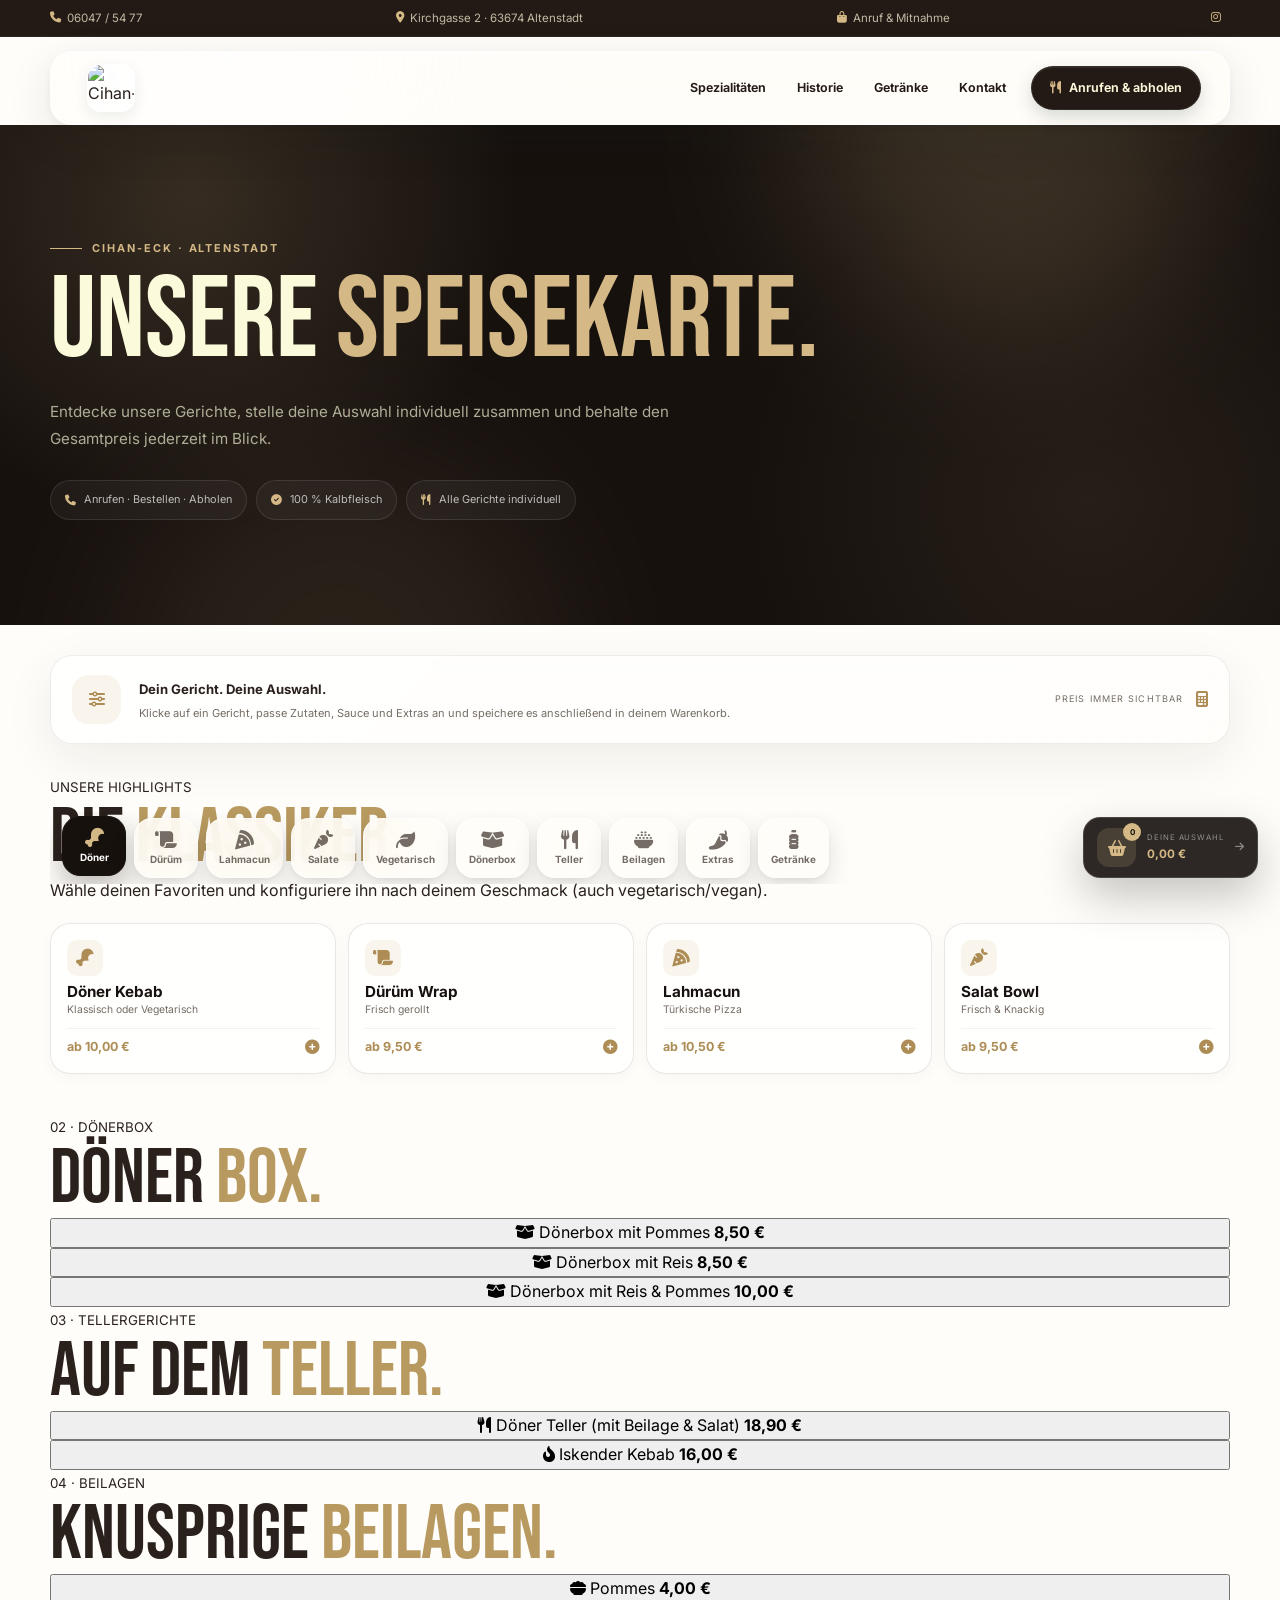
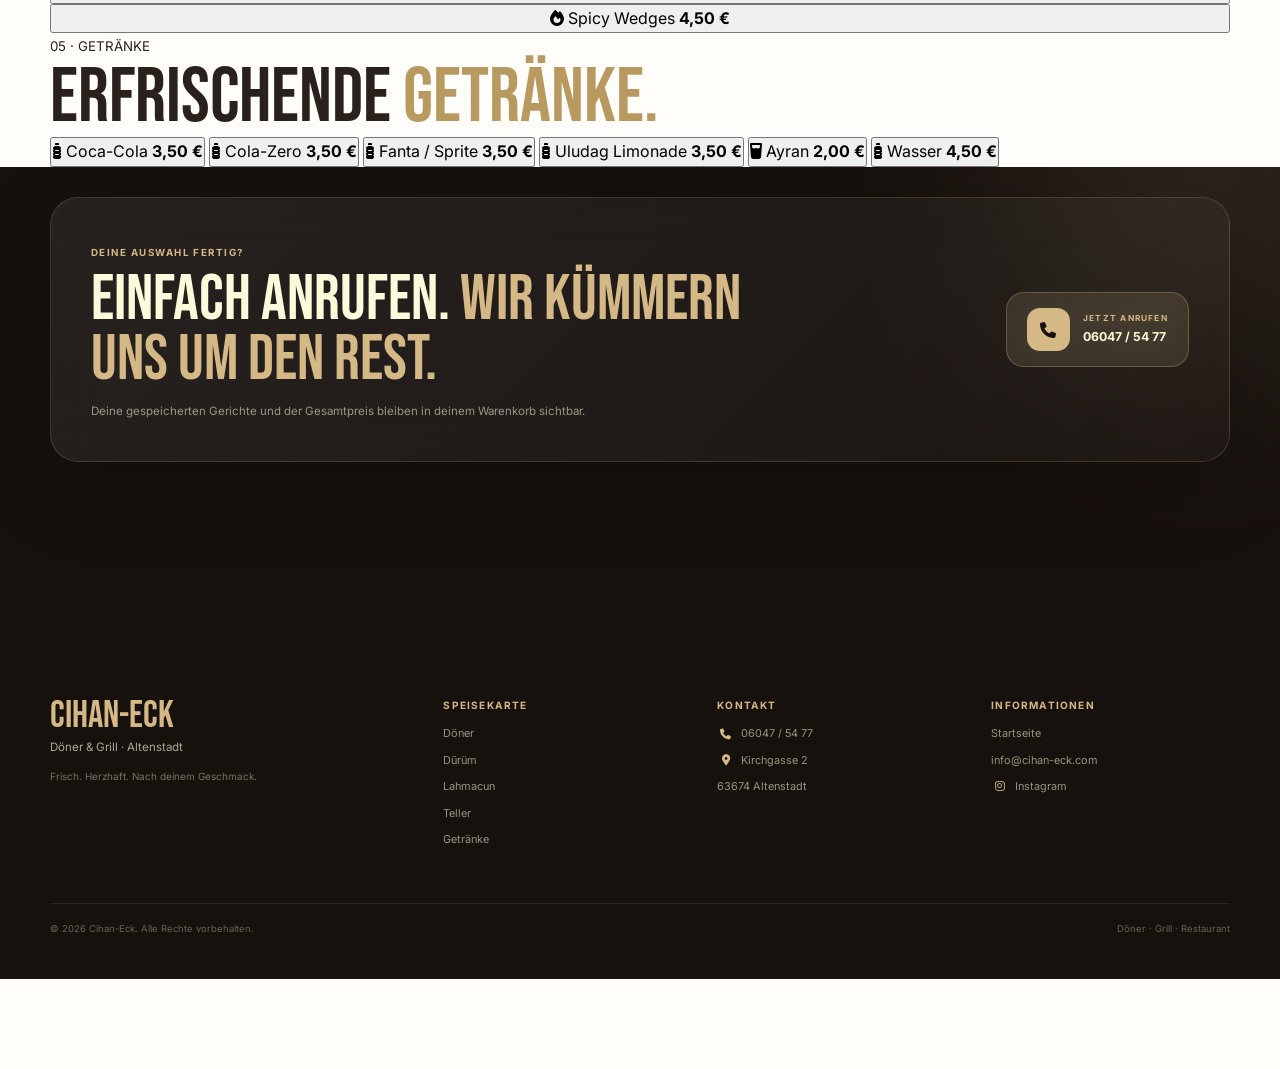
==== speisekarte.html @ cdfb629c "Add Cihan-Eck website" ====
﻿<!doctype html>
<html lang="de">
  <head>
    <meta charset="utf-8" />
    <meta name="viewport" content="width=device-width, initial-scale=1" />

    <meta
      name="description"
      content="Speisekarte Cihan-Eck Altenstadt – Döner, Dürüm, Lahmacun, Salat Bowls, Tellergerichte, vegetarische Gerichte, Extras und Getränke."
    />

    <meta name="theme-color" content="#17110e" />

    <title>Speisekarte | Cihan-Eck</title>

    <!-- =========================================================
       GOOGLE FONTS
  ========================================================= -->
    <link rel="preconnect" href="https://fonts.googleapis.com" />
    <link rel="preconnect" href="https://fonts.gstatic.com" crossorigin />

    <link
      href="https://fonts.googleapis.com/css2?family=Bebas+Neue&family=Inter:wght@400;500;600;700&family=Ponomar&family=Sansita+Swashed:wght@500;600&display=swap"
      rel="stylesheet"
    />

    <!-- =========================================================
       ICONS
  ========================================================= -->
    <link
      rel="stylesheet"
      href="https://cdnjs.cloudflare.com/ajax/libs/font-awesome/6.5.2/css/all.min.css"
    />

    <!-- =========================================================
       GLOBAL CSS
  ========================================================= -->
    <link rel="stylesheet" href="css/style.css" />

    <!-- =========================================================
       MENU PAGE CSS
  ========================================================= -->
    <link rel="stylesheet" href="css/menu.css" />
  </head>

  <body class="menu-page">
    <!-- =========================================================
     HEADER – START
========================================================= -->

    <header class="site-header" id="top">
      <!-- TOP INFORMATION BAR -->
      <div class="meta">
        <div class="container meta-in">
          <span>
            <i class="fas fa-phone"></i>
            06047 / 54 77
          </span>

          <span>
            <i class="fas fa-location-dot"></i>
            Kirchgasse 2 · 63674 Altenstadt
          </span>

          <span>
            <i class="fas fa-shopping-bag"></i>
            Anruf & Mitnahme
          </span>

          <a
            href="https://www.instagram.com/cihan_eck/"
            target="_blank"
            rel="noopener"
            aria-label="Cihan-Eck auf Instagram"
          >
            <i class="fab fa-instagram"></i>
          </a>
        </div>
      </div>

      <!-- FLOATING NAVIGATION -->
      <nav class="nav" aria-label="Hauptnavigation">
        <div class="container nav-in">
          <!-- BRAND (NUR LOGO) -->
          <a class="brand" href="#top" aria-label="Cihan-Eck Startseite">
            <img
              src="https://res.cloudinary.com/k3cqt6uc/image/upload/v1788876630/brave_screenshot_www.instagram.com-removebg-preview.png"
              alt="Cihan-Eck Logo"
            />
          </a>

          <!-- MOBILE BUTTON -->
          <button
            class="nav-toggle"
            type="button"
            aria-label="Menü öffnen"
            aria-expanded="false"
            aria-controls="main-navigation"
          >
            <i class="fas fa-bars"></i>
          </button>

          <!-- NAVIGATION -->
          <div class="nav-links" id="main-navigation">
            <a href="index.html#spezialitaeten"> Spezialitäten </a>

            <a href="index.html#history"> Historie </a>

            <a href="index.html#drinks"> Getränke </a>

            <a href="index.html#kontakt"> Kontakt </a>

            <a class="nav-cta" href="tel:+4960475477">
              <i class="fas fa-utensils"></i>
              Anrufen & abholen
            </a>
          </div>
        </div>
      </nav>
    </header>

    <!-- =========================================================
     HEADER – END
========================================================= -->

    <main id="speisekarte">
      <!-- =========================================================
     MENU HERO - START
========================================================= -->

      <section class="menu-hero">
        <div class="menu-hero-glow menu-hero-glow-one"></div>
        <div class="menu-hero-glow menu-hero-glow-two"></div>

        <div class="container menu-hero-inner">
          <div class="menu-kicker">
            <span class="menu-kicker-line"></span>
            CIHAN-ECK · ALTENSTADT
          </div>

          <h1>
            Unsere
            <span>Speisekarte.</span>
          </h1>

          <p>
            Entdecke unsere Gerichte, stelle deine Auswahl individuell zusammen
            und behalte den Gesamtpreis jederzeit im Blick.
          </p>

          <div class="menu-hero-info">
            <span>
              <i class="fas fa-phone"></i>
              Anrufen · Bestellen · Abholen
            </span>

            <span>
              <i class="fas fa-circle-check"></i>
              100 % Kalbfleisch
            </span>

            <span>
              <i class="fas fa-utensils"></i>
              Alle Gerichte individuell
            </span>
          </div>
        </div>
      </section>

      <!-- =========================================================
     MENU HERO - END
========================================================= -->

      <!-- =========================================================
     FLOATING BOTTOM CATEGORY BAR - START
========================================================= -->

      <div class="menu-category-shell">
        <div class="container">
          <nav
            class="menu-category-bar"
            id="categoryBar"
            aria-label="Speisekarten Kategorien"
          >
            <a class="active" href="#doener">
              <i class="fas fa-drumstick-bite"></i>
              <span>Döner</span>
            </a>

            <a href="#duerum">
              <i class="fas fa-scroll"></i>
              <span>Dürüm</span>
            </a>

            <a href="#lahmacun">
              <i class="fas fa-pizza-slice"></i>
              <span>Lahmacun</span>
            </a>

            <a href="#salate">
              <i class="fas fa-carrot"></i>
              <span>Salate</span>
            </a>

            <a href="#klassiker">
              <i class="fas fa-leaf"></i>
              <span>Vegetarisch</span>
            </a>

            <a href="#boxen">
              <i class="fas fa-box-open"></i>
              <span>Dönerbox</span>
            </a>

            <a href="#teller">
              <i class="fas fa-utensils"></i>
              <span>Teller</span>
            </a>

            <a href="#beilagen">
              <i class="fas fa-bowl-rice"></i>
              <span>Beilagen</span>
            </a>

            <a href="#beilagen">
              <i class="fas fa-pepper-hot"></i>
              <span>Extras</span>
            </a>

            <a href="#getraenke">
              <i class="fas fa-bottle-water"></i>
              <span>Getränke</span>
            </a>
          </nav>
        </div>
      </div>

      <!-- =========================================================
     FLOATING BOTTOM CATEGORY BAR - END
========================================================= -->

      <!-- =========================================================
     MENU INTRO - START
========================================================= -->

      <section class="menu-intro">
        <div class="container">
          <div class="menu-intro-card">
            <div class="menu-intro-icon">
              <i class="fas fa-sliders"></i>
            </div>

            <div>
              <strong> Dein Gericht. Deine Auswahl. </strong>

              <p>
                Klicke auf ein Gericht, passe Zutaten, Sauce und Extras an und
                speichere es anschließend in deinem Warenkorb.
              </p>
            </div>

            <div class="menu-intro-price">
              <small> PREIS IMMER SICHTBAR </small>

              <i class="fas fa-calculator"></i>
            </div>
          </div>
        </div>
      </section>

      <!-- =========================================================
     MENU INTRO - END
========================================================= -->

      <!-- =========================================================
     MAIN TOP 4 CLASSICS (2x2 GRID FOR MOBILE) - START
========================================================= -->
      <section class="menu-section top-classics-section" id="klassiker">
        <div class="container">
          <div class="menu-section-heading compact-heading">
            <div>
              <small>UNSERE HIGHLIGHTS</small>
              <h2>Die <span>Klassiker.</span></h2>
            </div>
            <p>
              Wähle deinen Favoriten und konfiguriere ihn nach deinem Geschmack
              (auch vegetarisch/vegan).
            </p>
          </div>

          <!-- 2x2 GRID -->
          <div class="top-classics-grid">
            <!-- 1. DÖNER -->
            <button
              type="button"
              class="classic-card"
              id="doener"
              data-configure="doener-klassisch"
            >
              <div class="classic-card-icon">
                <i class="fas fa-drumstick-bite"></i>
              </div>
              <div class="classic-card-info">
                <h3>Döner Kebab</h3>
                <span class="classic-card-sub">Klassisch oder Vegetarisch</span>
              </div>
              <div class="classic-card-price">
                <span>ab 10,00 €</span>
                <i class="fas fa-plus-circle"></i>
              </div>
            </button>

            <!-- 2. DÜRÜM -->
            <button
              type="button"
              class="classic-card"
              id="duerum"
              data-configure="duerum-klassisch"
            >
              <div class="classic-card-icon">
                <i class="fas fa-scroll"></i>
              </div>
              <div class="classic-card-info">
                <h3>Dürüm Wrap</h3>
                <span class="classic-card-sub">Frisch gerollt</span>
              </div>
              <div class="classic-card-price">
                <span>ab 9,50 €</span>
                <i class="fas fa-plus-circle"></i>
              </div>
            </button>

            <!-- 3. LAHMACUN -->
            <button
              type="button"
              class="classic-card"
              id="lahmacun"
              data-configure="lahmacun-klassisch"
            >
              <div class="classic-card-icon">
                <i class="fas fa-pizza-slice"></i>
              </div>
              <div class="classic-card-info">
                <h3>Lahmacun</h3>
                <span class="classic-card-sub">Türkische Pizza</span>
              </div>
              <div class="classic-card-price">
                <span>ab 10,50 €</span>
                <i class="fas fa-plus-circle"></i>
              </div>
            </button>

            <!-- 4. SALAT BOWL -->
            <button
              type="button"
              class="classic-card"
              id="salate"
              data-configure="salat-doener"
            >
              <div class="classic-card-icon">
                <i class="fas fa-carrot"></i>
              </div>
              <div class="classic-card-info">
                <h3>Salat Bowl</h3>
                <span class="classic-card-sub">Frisch & Knackig</span>
              </div>
              <div class="classic-card-price">
                <span>ab 9,50 €</span>
                <i class="fas fa-plus-circle"></i>
              </div>
            </button>
          </div>
        </div>
      </section>

      <!-- =========================================================
     WEITERE KATEGORIEN (WEITER UNTEN)
========================================================= -->

      <!-- DÖNERBOX -->
      <section
        class="menu-section menu-section-alt"
        id="boxen"
        data-category-section
      >
        <div class="container">
          <div class="menu-section-heading">
            <div>
              <small>02 · DÖNERBOX</small>
              <h2>Döner <span>Box.</span></h2>
            </div>
          </div>
          <div class="simple-menu-grid">
            <button
              class="simple-menu-item clickable-block"
              type="button"
              data-configure="box-pommes"
            >
              <span><i class="fas fa-box-open"></i> Dönerbox mit Pommes</span>
              <strong>8,50 €</strong>
            </button>
            <button
              class="simple-menu-item clickable-block"
              type="button"
              data-configure="box-reis"
            >
              <span><i class="fas fa-box-open"></i> Dönerbox mit Reis</span>
              <strong>8,50 €</strong>
            </button>
            <button
              class="simple-menu-item clickable-block"
              type="button"
              data-configure="box-reis-pommes"
            >
              <span
                ><i class="fas fa-box-open"></i> Dönerbox mit Reis &
                Pommes</span
              >
              <strong>10,00 €</strong>
            </button>
          </div>
        </div>
      </section>

      <!-- TELLER -->
      <section class="menu-section" id="teller" data-category-section>
        <div class="container">
          <div class="menu-section-heading">
            <div>
              <small>03 · TELLERGERICHTE</small>
              <h2>Auf dem <span>Teller.</span></h2>
            </div>
          </div>
          <div class="simple-menu-grid">
            <button
              class="simple-menu-item clickable-block"
              type="button"
              data-configure="doener-teller"
            >
              <span
                ><i class="fas fa-utensils"></i> Döner Teller (mit Beilage &
                Salat)</span
              >
              <strong>18,90 €</strong>
            </button>
            <button
              class="simple-menu-item clickable-block"
              type="button"
              data-configure="iskender"
            >
              <span
                ><i class="fas fa-fire-flame-curved"></i> Iskender Kebab</span
              >
              <strong>16,00 €</strong>
            </button>
          </div>
        </div>
      </section>

      <!-- BEILAGEN & EXTRAS -->
      <section
        class="menu-section menu-section-alt"
        id="beilagen"
        data-category-section
      >
        <div class="container">
          <div class="menu-section-heading">
            <div>
              <small>04 · BEILAGEN</small>
              <h2>Knusprige <span>Beilagen.</span></h2>
            </div>
          </div>
          <div class="simple-menu-grid">
            <button
              class="simple-menu-item clickable-block"
              type="button"
              data-configure="pommes"
            >
              <span><i class="fas fa-bowl-food"></i> Pommes</span>
              <strong>4,00 €</strong>
            </button>
            <button
              class="simple-menu-item clickable-block"
              type="button"
              data-configure="spicywedges"
            >
              <span><i class="fas fa-fire"></i> Spicy Wedges</span>
              <strong>4,50 €</strong>
            </button>
          </div>
        </div>
      </section>

      <!-- GETRÄNKE -->
      <section class="menu-section" id="getraenke" data-category-section>
        <div class="container">
          <div class="menu-section-heading">
            <div>
              <small>05 · GETRÄNKE</small>
              <h2>Erfrischende <span>Getränke.</span></h2>
            </div>
          </div>

          <div class="drink-menu-grid">
            <button class="drink-item" type="button" data-configure="coca-cola">
              <span><i class="fas fa-bottle-water"></i> Coca-Cola</span>
              <strong>3,50 €</strong>
            </button>
            <button class="drink-item" type="button" data-configure="cola-zero">
              <span><i class="fas fa-bottle-water"></i> Cola-Zero</span>
              <strong>3,50 €</strong>
            </button>
            <button
              class="drink-item"
              type="button"
              data-configure="fanta-sprite"
            >
              <span><i class="fas fa-bottle-water"></i> Fanta / Sprite</span>
              <strong>3,50 €</strong>
            </button>
            <button class="drink-item" type="button" data-configure="uludag">
              <span><i class="fas fa-bottle-water"></i> Uludag Limonade</span>
              <strong>3,50 €</strong>
            </button>
            <button class="drink-item" type="button" data-configure="ayran">
              <span><i class="fas fa-glass-water"></i> Ayran</span>
              <strong>2,00 €</strong>
            </button>
            <button
              class="drink-item"
              type="button"
              data-configure="gerolsteiner"
            >
              <span><i class="fas fa-bottle-water"></i> Wasser</span>
              <strong>4,50 €</strong>
            </button>
          </div>
        </div>
      </section>

      <!-- =========================================================
     CALL CTA - START
========================================================= -->

      <section class="menu-call">
        <div class="menu-call-glow"></div>

        <div class="container">
          <div class="menu-call-card">
            <div>
              <small> DEINE AUSWAHL FERTIG? </small>

              <h2>
                Einfach anrufen.
                <span>Wir kümmern uns um den Rest.</span>
              </h2>

              <p>
                Deine gespeicherten Gerichte und der Gesamtpreis bleiben in
                deinem Warenkorb sichtbar.
              </p>
            </div>

            <a class="menu-call-button" href="tel:+4960475477">
              <i class="fas fa-phone"></i>

              <span>
                <small> JETZT ANRUFEN </small>

                06047 / 54 77
              </span>
            </a>
          </div>
        </div>
      </section>

      <!-- =========================================================
     CALL CTA - END
========================================================= -->
    </main>

    <!-- =========================================================
     CONFIGURATOR - START
========================================================= -->

    <div class="menu-modal" id="menuModal" aria-hidden="true">
      <div class="menu-modal-backdrop" data-close-modal></div>

      <div
        class="menu-modal-panel"
        role="dialog"
        aria-modal="true"
        aria-labelledby="modalTitle"
      >
        <button
          class="menu-modal-close"
          type="button"
          aria-label="Schließen"
          data-close-modal
        >
          <i class="fas fa-times"></i>
        </button>

        <!-- MODAL IMAGE -->

        <div class="modal-product-image">
          <img id="modalImage" src="" alt="" />

          <div class="modal-image-overlay"></div>

          <div class="modal-product-price">
            <small> AB </small>

            <strong id="modalBasePrice"> 10,00 € </strong>
          </div>
        </div>

        <!-- MODAL CONTENT -->

        <div class="modal-content">
          <div class="modal-heading">
            <small id="modalCategory"> INDIVIDUELL </small>

            <h2 id="modalTitle">Gericht konfigurieren</h2>

            <p id="modalDescription">
              Stelle dein Gericht nach deinen Wünschen zusammen.
            </p>
          </div>

          <!-- MODAL PRICE -->

          <div class="modal-live-price">
            <div>
              <small> AKTUELLER PREIS </small>

              <strong id="modalLivePrice"> 10,00 € </strong>
            </div>

            <div class="price-calculator-icon">
              <i class="fas fa-calculator"></i>
            </div>
          </div>

          <!-- MODAL OPTIONS -->

          <div id="modalOptions"></div>

          <!-- MODAL SUMMARY -->

          <div class="modal-summary">
            <div class="modal-summary-header">
              <div>
                <small> DEINE AUSWAHL </small>

                <strong id="modalSummaryName"> Gericht </strong>
              </div>

              <span id="modalSummaryPrice"> 10,00 € </span>
            </div>

            <div class="modal-summary-list" id="modalSummaryList"></div>

            <button class="modal-add-button" type="button" id="addToCart">
              <span>
                <i class="fas fa-plus"></i>
                In Warenkorb speichern
              </span>

              <strong id="addToCartPrice"> 10,00 € </strong>
            </button>
          </div>
        </div>
      </div>
    </div>

    <!-- =========================================================
     CONFIGURATOR - END
========================================================= -->

    <!-- =========================================================
     CART - START
========================================================= -->

    <aside class="cart-drawer" id="cartDrawer" aria-hidden="true">
      <div class="cart-backdrop" data-close-cart></div>

      <div class="cart-panel">
        <div class="cart-header">
          <div>
            <small> DEINE AUSWAHL </small>

            <h2>Warenkorb</h2>
          </div>

          <button
            type="button"
            class="cart-close"
            aria-label="Warenkorb schließen"
            data-close-cart
          >
            <i class="fas fa-times"></i>
          </button>
        </div>

        <div class="cart-explanation">
          <i class="fas fa-circle-info"></i>

          <p>
            Dieser Warenkorb ist <strong>keine Online-Bestellung</strong>. Er
            hilft dir lediglich dabei, deine Bestellung zusammenzustellen und
            den Gesamtpreis für deinen Anruf zu sehen.
          </p>
        </div>

        <div class="cart-items" id="cartItems"></div>

        <div class="cart-empty" id="cartEmpty">
          <div class="cart-empty-icon">
            <i class="fas fa-basket-shopping"></i>
          </div>

          <h3>Noch nichts gespeichert</h3>

          <p>Wähle ein Gericht aus und speichere es hier.</p>

          <button type="button" data-close-cart>Speisekarte ansehen</button>
        </div>

        <div class="cart-footer">
          <div class="cart-total">
            <div>
              <small> GESAMT </small>

              <strong id="cartTotal"> 0,00 € </strong>
            </div>

            <span id="cartCount"> 0 Gerichte </span>
          </div>

          <div class="cart-actions">
            <button type="button" class="cart-clear" id="clearCart">
              Leeren
            </button>

            <a href="tel:+4960475477" class="cart-call" id="cartCall">
              <i class="fas fa-phone"></i>

              Bestellung anrufen
            </a>
          </div>
        </div>
      </div>
    </aside>

    <!-- =========================================================
     CART - END
========================================================= -->

    <!-- =========================================================
     FLOATING CART BUTTON - START
========================================================= -->

    <button
      class="floating-cart"
      id="floatingCart"
      type="button"
      aria-label="Warenkorb öffnen"
    >
      <span class="floating-cart-icon">
        <i class="fas fa-basket-shopping"></i>

        <b id="floatingCartCount"> 0 </b>
      </span>

      <span class="floating-cart-text">
        <small> DEINE AUSWAHL </small>

        <strong id="floatingCartTotal"> 0,00 € </strong>
      </span>

      <i class="fas fa-arrow-right"></i>
    </button>

    <!-- =========================================================
     FLOATING CART BUTTON - END
========================================================= -->

    <!-- =========================================================
     MOBILE MENU ACTIONS - START
========================================================= -->

    <div class="menu-mobile-actions">
      <a href="#speisekarte">
        <i class="fas fa-utensils"></i>
        Karte
      </a>

      <button type="button" id="mobileCartButton">
        <span>
          <i class="fas fa-basket-shopping"></i>
          <b id="mobileCartCount">0</b>
        </span>

        Warenkorb
      </button>

      <a href="tel:+4960475477">
        <i class="fas fa-phone"></i>
        Anrufen
      </a>
    </div>

    <!-- =========================================================
     MOBILE MENU ACTIONS - END
========================================================= -->

    <!-- =========================================================
     FOOTER - START
========================================================= -->

    <footer class="footer menu-footer">
      <div class="container footer-in">
        <div class="footer-brand">
          <b> Cihan-Eck </b>

          <p>Döner & Grill · Altenstadt</p>

          <span> Frisch. Herzhaft. Nach deinem Geschmack. </span>
        </div>

        <div class="footer-column">
          <strong> Speisekarte </strong>

          <a href="#doener">Döner</a>
          <a href="#duerum">Dürüm</a>
          <a href="#lahmacun">Lahmacun</a>
          <a href="#teller">Teller</a>
          <a href="#getraenke">Getränke</a>
        </div>

        <div class="footer-column">
          <strong> Kontakt </strong>

          <a href="tel:+4960475477">
            <i class="fas fa-phone"></i>
            06047 / 54 77
          </a>

          <span>
            <i class="fas fa-location-dot"></i>
            Kirchgasse 2
          </span>

          <span> 63674 Altenstadt </span>
        </div>

        <div class="footer-column">
          <strong> Informationen </strong>

          <a href="index.html"> Startseite </a>

          <a href="mailto:info@cihan-eck.com"> info@cihan-eck.com </a>

          <a
            href="https://www.instagram.com/cihan_eck/"
            target="_blank"
            rel="noopener"
          >
            <i class="fab fa-instagram"></i>
            Instagram
          </a>
        </div>
      </div>

      <div class="container footer-bottom">
        <span> © 2026 Cihan-Eck. Alle Rechte vorbehalten. </span>

        <span> Döner · Grill · Restaurant </span>
      </div>
    </footer>

    <!-- =========================================================
     FOOTER - END
========================================================= -->

    <script src="js/main.js"></script>
    <script src="js/menu.js"></script>
  </body>
</html>
---- css/style.css ----
/* ========================================================= VARIABLES - START ========================================================= */
:root {
  --p: #231a15;
  --pd: #18110e;
  --a: #d4b886;
  --al: #e5d4a8;
  --ad: #b89a60;
  --tl: #fbfada;
  --t: #2a211d;
  --m: #756d66;
  --stone: #f2eee8;
  --s: #fffdf9;
  --b: rgba(35, 26, 21, 0.12);
  --bl: rgba(251, 250, 218, 0.14);
  --r: 22px;
  --body: Inter, sans-serif;
  --head: "Bebas Neue", sans-serif;
}
/* ========================================================= VARIABLES - END ========================================================= */
/* ========================================================= RESET - START ========================================================= */
* {
  box-sizing: border-box;
  margin: 0;
  padding: 0;
}
html {
  scroll-behavior: smooth;
  scroll-padding-top: 90px;
}
body {
  font-family: var(--body);
  background: var(--s);
  color: var(--t);
  line-height: 1.6;
  overflow-x: hidden;
}
body.modal-open {
  overflow: hidden;
}
a {
  text-decoration: none;
  color: inherit;
}
button,
input {
  font: inherit;
}
img {
  display: block;
  width: 100%;
}
/* ========================================================= RESET - END ========================================================= */
/* ========================================================= LAYOUT - START ========================================================= */
.container {
  width: min(1180px, calc(100% - 36px));
  margin: auto;
}
.section {
  padding: 100px 0;
}
.stone {
  background: var(--stone);
}
.dark {
  background: var(--p);
  color: var(--tl);
}
/* ========================================================= LAYOUT - END ========================================================= */
/* ========================================================= TYPOGRAPHY - START ========================================================= */
.heading {
  max-width: 760px;
  margin-bottom: 44px;
}
.heading.center {
  text-align: center;
  margin-inline: auto;
}
.heading small,
.kicker,
.menu-hero small,
.cta small {
  display: inline-block;
  color: var(--ad);
  font-size: 0.72rem;
  font-weight: 700;
  letter-spacing: 0.16em;
  text-transform: uppercase;
  margin-bottom: 10px;
}
.dark .heading small,
.cta small {
  color: var(--a);
}
h1,
h2,
h3 {
  line-height: 1.02;
}
h1,
h2 {
  font-family: var(--head);
  font-weight: 400;
  text-transform: uppercase;
}
h1 {
  font-size: clamp(4rem, 9vw, 8rem);
}
h2 {
  font-size: clamp(3rem, 6vw, 5.3rem);
}
h1 span,
h2 span {
  color: var(--ad);
}
.dark h2 span {
  color: var(--a);
}
.heading p {
  color: var(--m);
  margin-top: 12px;
}
.dark .heading p {
  color: rgba(251, 250, 218, 0.65);
}
/* ========================================================= TYPOGRAPHY - END ========================================================= */
/* ========================================================= BUTTONS - START ========================================================= */
.btn {
  display: inline-flex;
  align-items: center;
  justify-content: center;
  gap: 9px;
  min-height: 50px;
  padding: 0 21px;
  border-radius: 999px;
  font-size: 0.82rem;
  font-weight: 700;
  border: 1px solid transparent;
  transition: 0.25s;
}
.gold {
  background: var(--a);
  color: var(--p);
}
.gold:hover {
  background: var(--al);
  transform: translateY(-2px);
}
.glass {
  background: rgba(35, 26, 21, 0.3);
  color: var(--tl);
  border-color: rgba(251, 250, 218, 0.35);
  backdrop-filter: blur(10px);
}
.darkbtn {
  background: var(--p);
  color: var(--tl);
}
.darkbtn:hover {
  background: var(--pd);
}
/* ========================================================= BUTTONS - END ========================================================= */
.nav {
  position: sticky;
  top: 0;
  z-index: 50;
  background: rgba(255, 253, 249, 0.94);
  backdrop-filter: blur(18px);
  border-bottom: 1px solid var(--b);
}
.nav-in {
  min-height: 78px;
  display: flex;
  align-items: center;
  justify-content: space-between;
  gap: 25px;
}
.brand {
  display: flex;
  align-items: center;
  gap: 10px;
}
.brand img {
  width: 49px;
  height: 49px;
  object-fit: contain;
  border-radius: 12px;
}
.brand b {
  display: block;
  font-family: var(--head);
  font-size: 1.6rem;
  line-height: 0.9;
}
.brand small {
  display: block;
  color: var(--m);
  font-size: 0.56rem;
  letter-spacing: 0.16em;
  text-transform: uppercase;
}
.nav-links {
  display: flex;
  align-items: center;
  gap: 25px;
  font-size: 0.8rem;
  font-weight: 600;
}
.nav-links > a:hover {
  color: var(--ad);
}
.nav-cta {
  background: var(--p);
  color: var(--tl);
  padding: 10px 16px;
  border-radius: 999px;
}
.nav-toggle {
  display: none;
  background: none;
  border: 0;
}
/* =========================================================
   HEADER & NAVIGATION – MODERN ISLAND / GLASSMORPHISM
========================================================= */

/* ---------- HEADER WRAPPER ---------- */

.site-header {
  position: relative;
  z-index: 1000;
}

/* =========================================================
   TOP META BAR
========================================================= */

.meta {
  position: relative;
  background: var(--p);
  color: rgba(251, 250, 218, 0.72);
  font-size: 0.72rem;
  border-bottom: 1px solid rgba(255, 255, 255, 0.06);
}

.meta-in {
  min-height: 36px;
  display: flex;
  align-items: center;
  justify-content: space-between;
  gap: 14px;
  flex-wrap: wrap;
}

.meta-in span {
  display: inline-flex;
  align-items: center;
  gap: 6px;
  margin-right: 15px;
  white-space: nowrap;
}

.meta i {
  color: var(--a);
  font-size: 0.7rem;
}

.meta a {
  display: inline-flex;
  align-items: center;
  justify-content: center;

  width: 27px;
  height: 27px;

  color: var(--a);
  border-radius: 50%;

  transition:
    background 0.25s ease,
    color 0.25s ease,
    transform 0.25s ease;
}

.meta a:hover {
  color: var(--p);
  background: var(--a);
  transform: translateY(-1px);
}

/* =========================================================
   FLOATING NAVIGATION
========================================================= */

.nav {
  position: sticky;
  top: 14px;

  z-index: 1000;

  width: min(1180px, calc(100% - 32px));
  margin: 14px auto 0;

  background: rgba(255, 253, 249, 0.72);

  backdrop-filter: blur(22px) saturate(145%);
  -webkit-backdrop-filter: blur(22px) saturate(145%);

  border: 1px solid rgba(255, 255, 255, 0.72);

  border-radius: 22px;

  box-shadow:
    0 14px 45px rgba(20, 38, 31, 0.1),
    0 3px 12px rgba(20, 38, 31, 0.05),
    inset 0 1px 0 rgba(255, 255, 255, 0.85);

  transition:
    width 0.35s ease,
    margin 0.35s ease,
    border-radius 0.35s ease,
    box-shadow 0.35s ease,
    background 0.35s ease;
}

/* subtiler Hintergrundschein */

.nav::before {
  content: "";
  position: absolute;
  inset: 0;

  border-radius: inherit;

  background: radial-gradient(
    circle at 15% 0%,
    rgba(255, 255, 255, 0.7),
    transparent 35%
  );

  pointer-events: none;
}

/* =========================================================
   NAV INNER
========================================================= */

.nav-in {
  position: relative;
  z-index: 2;

  min-height: 72px;

  padding: 8px 10px 8px 18px;

  display: flex;
  align-items: center;
  justify-content: space-between;

  gap: 20px;
}

/* =========================================================
   BRAND / LOGO (NUR LOGO)
========================================================= */

.brand {
  display: inline-flex;
  align-items: center;

  min-width: max-content;

  text-decoration: none;

  transition: transform 0.25s ease;
}

.brand:hover {
  transform: translateY(-1px);
}

.brand img {
  width: 48px;
  height: 48px;

  object-fit: contain;

  border-radius: 14px;

  background: rgba(255, 255, 255, 0.65);

  border: 1px solid rgba(255, 255, 255, 0.8);

  box-shadow:
    0 5px 15px rgba(20, 38, 31, 0.08),
    inset 0 1px 0 rgba(255, 255, 255, 0.8);
}

/* =========================================================
   NAVIGATION LINKS
========================================================= */

.nav-links {
  display: flex;
  align-items: center;
  justify-content: flex-end;

  gap: 5px;

  font-size: 0.78rem;
  font-weight: 650;
}

.nav-links > a:not(.nav-cta) {
  position: relative;

  display: inline-flex;
  align-items: center;
  justify-content: center;

  min-height: 42px;

  padding: 0 13px;

  color: var(--p);

  border-radius: 12px;

  text-decoration: none;

  transition:
    background 0.25s ease,
    color 0.25s ease,
    transform 0.25s ease;
}

.nav-links > a:not(.nav-cta)::after {
  content: "";

  position: absolute;

  left: 50%;
  bottom: 5px;

  width: 0;
  height: 2px;

  border-radius: 99px;

  background: var(--a);

  transform: translateX(-50%);

  transition: width 0.25s ease;
}

.nav-links > a:not(.nav-cta):hover {
  color: var(--ad);
  background: rgba(20, 38, 31, 0.045);
}

.nav-links > a:not(.nav-cta):hover::after {
  width: 16px;
}

/* =========================================================
   SPEISEKARTE CTA
========================================================= */

.nav-cta {
  display: inline-flex;
  align-items: center;
  justify-content: center;
  gap: 8px;

  min-height: 44px;

  margin-left: 7px;

  padding: 0 18px;

  background: var(--p);
  color: var(--tl);

  border: 1px solid rgba(255, 255, 255, 0.08);

  border-radius: 999px;

  box-shadow:
    0 7px 18px rgba(20, 38, 31, 0.17),
    inset 0 1px 0 rgba(255, 255, 255, 0.08);

  text-decoration: none;

  transition:
    transform 0.25s ease,
    box-shadow 0.25s ease,
    background 0.25s ease;
}

.nav-cta i {
  color: var(--a);
  transition: transform 0.25s ease;
}

.nav-cta:hover {
  color: var(--tl);

  transform: translateY(-2px);

  box-shadow:
    0 11px 25px rgba(20, 38, 31, 0.22),
    inset 0 1px 0 rgba(255, 255, 255, 0.08);
}

.nav-cta:hover i {
  transform: rotate(-6deg) scale(1.08);
}

/* =========================================================
   MOBILE MENU BUTTON
========================================================= */

.nav-toggle {
  display: none;

  width: 44px;
  height: 44px;

  padding: 0;

  align-items: center;
  justify-content: center;

  background: rgba(255, 255, 255, 0.55);

  color: var(--p);

  border: 1px solid rgba(20, 38, 31, 0.08);
  border-radius: 14px;

  cursor: pointer;

  box-shadow:
    0 4px 12px rgba(20, 38, 31, 0.06),
    inset 0 1px 0 rgba(255, 255, 255, 0.8);

  transition:
    background 0.25s ease,
    transform 0.25s ease,
    color 0.25s ease;
}

.nav-toggle:hover {
  background: rgba(20, 38, 31, 0.06);
  transform: translateY(-1px);
}

.nav-toggle:active {
  transform: scale(0.95);
}

.nav-toggle i {
  font-size: 1.05rem;
}

/* =========================================================
   TABLET
========================================================= */

@media (max-width: 900px) {
  .nav {
    width: min(100% - 24px, 760px);
  }

  .nav-in {
    min-height: 68px;
    padding-left: 14px;
  }

  .brand img {
    width: 45px;
    height: 45px;
  }

  .nav-links {
    gap: 2px;
  }

  .nav-links > a:not(.nav-cta) {
    padding: 0 9px;
  }

  .nav-cta {
    padding: 0 14px;
  }
}

/* =========================================================
   MOBILE NAVIGATION
========================================================= */

@media (max-width: 720px) {
  .meta {
    font-size: 0.66rem;
  }

  .meta-in {
    min-height: 34px;

    justify-content: center;

    gap: 5px 12px;

    padding: 5px 0;
  }

  .meta-in span {
    margin-right: 0;
  }

  /* Nur wichtige Informationen auf kleinen Displays */

  .meta-in span:nth-child(3) {
    display: none;
  }

  .meta-in a {
    display: none;
  }

  /* ---------- FLOATING ISLAND ---------- */

  .nav {
    top: 10px;

    width: calc(100% - 20px);

    margin-top: 10px;

    border-radius: 19px;
  }

  .nav-in {
    min-height: 62px;

    padding: 7px 8px 7px 11px;
  }

  /* ---------- BRAND ---------- */

  .brand img {
    width: 42px;
    height: 42px;

    border-radius: 12px;
  }

  /* ---------- TOGGLE ---------- */

  .nav-toggle {
    display: inline-flex;
  }

  /* ---------- MOBILE LINKS ---------- */

  .nav-links {
    position: absolute;

    top: calc(100% + 9px);
    left: 0;
    right: 0;

    display: flex;

    flex-direction: column;
    align-items: stretch;

    gap: 5px;

    padding: 9px;

    background: rgba(255, 253, 249, 0.84);

    backdrop-filter: blur(25px) saturate(150%);
    -webkit-backdrop-filter: blur(25px) saturate(150%);

    border: 1px solid rgba(255, 255, 255, 0.75);

    border-radius: 18px;

    box-shadow:
      0 18px 45px rgba(20, 38, 31, 0.13),
      0 4px 12px rgba(20, 38, 31, 0.06);

    opacity: 0;
    visibility: hidden;
    pointer-events: none;

    transform: translateY(-8px) scale(0.98);

    transform-origin: top center;

    transition:
      opacity 0.25s ease,
      visibility 0.25s ease,
      transform 0.25s ease;
  }

  .nav-links.open {
    opacity: 1;
    visibility: visible;
    pointer-events: auto;

    transform: translateY(0) scale(1);
  }

  /* ---------- MOBILE NAV ITEMS ---------- */

  .nav-links > a:not(.nav-cta) {
    width: 100%;

    min-height: 48px;

    justify-content: flex-start;

    padding: 0 15px;

    border-radius: 12px;

    font-size: 0.84rem;
  }

  .nav-links > a:not(.nav-cta)::after {
    display: none;
  }

  .nav-links > a:not(.nav-cta):hover {
    background: rgba(20, 38, 31, 0.06);
  }

  /* ---------- MOBILE CTA ---------- */

  .nav-cta {
    width: 100%;

    min-height: 48px;

    margin: 4px 0 0;

    border-radius: 13px;
  }
}

/* =========================================================
   SMALL MOBILE
========================================================= */

@media (max-width: 430px) {
  .meta-in {
    justify-content: space-between;
    padding-inline: 4px;
  }

  .meta-in span:nth-child(2) {
    max-width: 55%;

    overflow: hidden;
    text-overflow: ellipsis;
  }

  .nav {
    width: calc(100% - 16px);
  }

  .nav-in {
    padding-left: 8px;
  }
}

/* =========================================================
   ACCESSIBILITY
========================================================= */

.nav a:focus-visible,
.nav button:focus-visible,
.meta a:focus-visible {
  outline: 2px solid var(--a);
  outline-offset: 3px;
}

/* =========================================================
   REDUCED MOTION
========================================================= */

@media (prefers-reduced-motion: reduce) {
  .nav,
  .nav-links,
  .nav-toggle,
  .nav-cta,
  .nav-links a,
  .brand {
    transition: none;
  }
}

/* =========================================================
   HEADER & NAVIGATION – END
========================================================= */
/* ========================================================= HERO - START ========================================================= */
.hero {
  position: relative;
  min-height: calc(100vh - 115px);
  display: flex;
  align-items: center;
  color: var(--tl);
  overflow: hidden;
  background: var(--p);
}
.hero-bg {
  position: absolute;
  inset: 0;
  background: url("https://res.cloudinary.com/k3cqt6uc/image/upload/v1788867397/62592be6-ada6-4ef2-9cf0-dfd3cd1df50f.png")
    center/cover;
}
.hero-overlay {
  position: absolute;
  inset: 0;
  background: linear-gradient(
    90deg,
    rgba(24, 17, 14, 0.95),
    rgba(24, 17, 14, 0.65) 52%,
    rgba(24, 17, 14, 0.18)
  );
}
.hero-in {
  position: relative;
  padding: 110px 0 135px;
}
.eyebrow {
  display: inline-block;
  color: var(--a);
  font-size: 0.74rem;
  font-weight: 700;
  letter-spacing: 0.14em;
  text-transform: uppercase;
  margin-bottom: 18px;
}
.hero p {
  max-width: 620px;
  color: rgba(251, 250, 218, 0.74);
  margin: 22px 0 27px;
  font-size: 1rem;
}
.actions {
  display: flex;
  flex-wrap: wrap;
  gap: 11px;
}
.trust {
  display: flex;
  gap: 18px;
  flex-wrap: wrap;
  margin-top: 25px;
  font-size: 0.72rem;
  color: rgba(251, 250, 218, 0.7);
}
.trust i {
  color: var(--a);
  margin-right: 5px;
}
/* ========================================================= HERO - END ========================================================= */
/* =========================================================
   FOOD CARDS – CLEAN ILLUSTRATIVE / GLASSMORPHISM
========================================================= */

.four-grid {
  display: grid;
  grid-template-columns: repeat(4, 1fr);
  gap: 18px;
}

/* =========================================================
   FOOD CARDS – LARGE CENTERED ICON
========================================================= */

.food-card {
  position: relative;
  min-height: 270px;

  display: flex;
  flex-direction: column;
  align-items: center;
  justify-content: space-between;

  overflow: hidden;
  padding: 25px;

  background: linear-gradient(
    145deg,
    rgba(255, 255, 255, 0.78),
    rgba(255, 253, 249, 0.48)
  );

  backdrop-filter: blur(18px) saturate(125%);
  -webkit-backdrop-filter: blur(18px) saturate(125%);

  border: 1px solid rgba(255, 255, 255, 0.78);
  border-radius: 22px;

  box-shadow:
    0 12px 35px rgba(35, 26, 21, 0.07),
    inset 0 1px 0 rgba(255, 255, 255, 0.9);

  text-decoration: none;
  isolation: isolate;

  transition:
    transform 0.4s cubic-bezier(0.2, 0.8, 0.2, 1),
    box-shadow 0.4s ease,
    border-color 0.4s ease;
}

/* =========================================================
   DECORATIVE LIGHT
========================================================= */

.food-card::before {
  content: "";

  position: absolute;

  width: 190px;
  height: 190px;

  top: -85px;
  right: -65px;

  background: rgba(212, 184, 134, 0.18);

  border-radius: 50%;
  filter: blur(3px);

  transition:
    transform 0.5s ease,
    opacity 0.4s ease;

  z-index: -1;
}

.food-card::after {
  content: "";

  position: absolute;

  left: 25px;
  right: 25px;
  bottom: 76px;

  height: 1px;

  background: linear-gradient(
    90deg,
    transparent,
    rgba(35, 26, 21, 0.08),
    transparent
  );

  transition:
    opacity 0.3s ease,
    transform 0.3s ease;
}

/* =========================================================
   HOVER
========================================================= */

.food-card:hover {
  transform: translateY(-8px);

  border-color: rgba(212, 184, 134, 0.45);

  box-shadow:
    0 25px 55px rgba(35, 26, 21, 0.13),
    0 5px 18px rgba(35, 26, 21, 0.05),
    inset 0 1px 0 rgba(255, 255, 255, 0.95);
}

.food-card:hover::before {
  transform: scale(1.4);
}

.food-card:hover::after {
  opacity: 0.35;
}

/* =========================================================
   LARGE CENTERED ICON
========================================================= */

.food-icon {
  position: relative;

  width: 110px;
  height: 110px;

  margin: 8px auto 0;

  display: flex;
  align-items: center;
  justify-content: center;

  background: radial-gradient(
    circle at 35% 25%,
    rgba(255, 255, 255, 0.98),
    rgba(255, 255, 255, 0.68) 45%,
    rgba(212, 184, 134, 0.1)
  );

  border: 1px solid rgba(255, 255, 255, 0.9);

  border-radius: 30px;

  box-shadow:
    0 14px 35px rgba(35, 26, 21, 0.09),
    inset 0 1px 0 rgba(255, 255, 255, 1),
    inset 0 -8px 20px rgba(212, 184, 134, 0.06);

  backdrop-filter: blur(15px);
  -webkit-backdrop-filter: blur(15px);

  transition:
    transform 0.5s cubic-bezier(0.2, 0.8, 0.2, 1),
    box-shadow 0.4s ease,
    background 0.4s ease;
}

/* =========================================================
   ICON
========================================================= */

.food-icon i {
  color: var(--ad);

  font-size: 3.4rem;

  line-height: 1;

  filter: drop-shadow(0 5px 10px rgba(35, 26, 21, 0.1));

  transition:
    transform 0.5s cubic-bezier(0.2, 0.8, 0.2, 1),
    color 0.3s ease,
    filter 0.3s ease;
}

/* =========================================================
   ICON DECORATIVE RING
========================================================= */

.food-icon::before {
  content: "";

  position: absolute;
  inset: 7px;

  border: 1px solid rgba(212, 184, 134, 0.16);

  border-radius: 24px;

  pointer-events: none;
}

/* =========================================================
   ICON HOVER
========================================================= */

.food-card:hover .food-icon {
  transform: translateY(-5px) scale(1.04);

  background: radial-gradient(
    circle at 35% 25%,
    rgba(255, 255, 255, 1),
    rgba(255, 255, 255, 0.75) 45%,
    rgba(212, 184, 134, 0.16)
  );

  box-shadow:
    0 20px 42px rgba(35, 26, 21, 0.13),
    0 0 0 6px rgba(212, 184, 134, 0.055),
    inset 0 1px 0 rgba(255, 255, 255, 1);
}

.food-card:hover .food-icon i {
  transform: scale(1.14) rotate(-4deg);

  filter: drop-shadow(0 8px 14px rgba(35, 26, 21, 0.14));
}

/* =========================================================
   CARD CONTENT – CENTERED
========================================================= */

.food-card-content {
  position: relative;

  width: 100%;

  display: flex;
  flex-direction: column;
  align-items: center;

  padding-top: 18px;

  text-align: center;
}

.food-number {
  margin-bottom: 4px;

  color: var(--ad);

  font-size: 0.62rem;
  font-weight: 700;

  letter-spacing: 0.14em;
}

.food-card h3 {
  margin: 0;

  color: var(--p);

  font-family: var(--head);

  font-size: 2rem;
  line-height: 1;

  letter-spacing: -0.02em;

  transition:
    transform 0.35s ease,
    color 0.3s ease;
}

.food-card:hover h3 {
  transform: translateY(-2px);
}

/* =========================================================
   ARROW – BOTTOM RIGHT
========================================================= */

.food-arrow {
  position: absolute;

  right: 18px;
  bottom: 18px;

  width: 38px;
  height: 38px;

  display: flex;
  align-items: center;
  justify-content: center;

  background: rgba(20, 38, 31, 0.055);

  color: var(--p);

  border-radius: 50%;

  transition:
    transform 0.35s cubic-bezier(0.2, 0.8, 0.2, 1),
    background 0.3s ease,
    color 0.3s ease;
}

.food-arrow i {
  font-size: 0.75rem;

  transition: transform 0.35s ease;
}

.food-card:hover .food-arrow {
  background: var(--p);
  color: var(--tl);

  transform: translateX(2px);
}

.food-card:hover .food-arrow i {
  transform: translateX(3px);
}

/* =========================================================
   TABLET
========================================================= */

@media (max-width: 950px) {
  .four-grid {
    grid-template-columns: repeat(2, 1fr);
    gap: 16px;
  }

  .food-card {
    min-height: 255px;
  }

  .food-icon {
    width: 100px;
    height: 100px;
  }

  .food-icon i {
    font-size: 3rem;
  }
}

/* =========================================================
   MOBILE
========================================================= */

@media (max-width: 600px) {
  .four-grid {
    grid-template-columns: repeat(2, 1fr);
    gap: 12px;
  }

  .food-card {
    min-height: 225px;
    padding: 18px;

    border-radius: 19px;
  }

  .food-icon {
    width: 82px;
    height: 82px;

    margin-top: 4px;

    border-radius: 23px;
  }

  .food-icon::before {
    inset: 6px;
    border-radius: 18px;
  }

  .food-icon i {
    font-size: 2.5rem;
  }

  .food-card-content {
    padding-top: 13px;
  }

  .food-card h3 {
    font-size: 1.55rem;
  }

  .food-number {
    font-size: 0.55rem;
  }

  .food-arrow {
    width: 31px;
    height: 31px;

    right: 12px;
    bottom: 12px;
  }

  .food-card::after {
    left: 18px;
    right: 18px;
    bottom: 61px;
  }
}

/* =========================================================
   VERY SMALL MOBILE
========================================================= */

@media (max-width: 380px) {
  .four-grid {
    grid-template-columns: 1fr;
  }

  .food-card {
    min-height: 190px;

    flex-direction: row;
    align-items: center;
    justify-content: flex-start;

    gap: 18px;
  }

  .food-icon {
    flex-shrink: 0;

    width: 78px;
    height: 78px;

    margin: 0;
  }

  .food-icon i {
    font-size: 2.4rem;
  }

  .food-card-content {
    width: auto;

    flex: 1;

    align-items: flex-start;

    padding-top: 0;

    text-align: left;
  }

  .food-card::after {
    display: none;
  }

  .food-arrow {
    right: 12px;
    bottom: 12px;
  }
}

/* =========================================================
   ACCESSIBILITY
========================================================= */

.food-card:focus-visible {
  outline: 2px solid var(--a);
  outline-offset: 4px;
}

/* =========================================================
   REDUCED MOTION
========================================================= */

@media (prefers-reduced-motion: reduce) {
  .food-card,
  .food-card::before,
  .food-card::after,
  .food-icon,
  .food-icon i,
  .food-card h3,
  .food-arrow,
  .food-arrow i {
    transition: none;
  }
}

/* =========================================================
   FOOD CARDS – END
========================================================= */
/* =========================================================
   MENU & CHOICE SECTION – START
========================================================= */

.menu-choice-section {
  position: relative;
  overflow: hidden;

  background:
    radial-gradient(
      circle at 85% 20%,
      rgba(212, 184, 134, 0.1),
      transparent 30%
    ),
    var(--p);
}

/* =========================================================
   DECORATIVE BACKGROUND
========================================================= */

.menu-choice-section::before {
  content: "";

  position: absolute;

  width: 420px;
  height: 420px;

  top: -220px;
  right: -180px;

  border-radius: 50%;

  background: rgba(212, 184, 134, 0.06);

  filter: blur(20px);

  pointer-events: none;
}

.menu-choice-section::after {
  content: "";

  position: absolute;

  width: 300px;
  height: 300px;

  bottom: -180px;
  left: -150px;

  border-radius: 50%;

  background: rgba(255, 255, 255, 0.025);

  filter: blur(30px);

  pointer-events: none;
}

/* =========================================================
   LAYOUT
========================================================= */

.menu-choice-section .split {
  position: relative;
  z-index: 2;

  display: grid;
  grid-template-columns: minmax(0, 0.85fr) minmax(0, 1.15fr);

  align-items: center;

  gap: 70px;
}

/* =========================================================
   HEADING
========================================================= */

.menu-choice-heading {
  margin: 0;
}

.menu-choice-heading small {
  color: var(--a);
}

.menu-choice-heading h2 {
  color: var(--tl);

  max-width: 520px;

  margin-top: 10px;
}

.menu-choice-heading h2 span {
  display: block;
  color: var(--a);
}

.menu-choice-heading p {
  max-width: 500px;

  color: rgba(251, 250, 218, 0.68);

  line-height: 1.8;
}

/* =========================================================
   NOTE / HIGHLIGHT
========================================================= */

.menu-choice-note {
  display: flex;
  align-items: center;

  gap: 13px;

  width: fit-content;

  margin-top: 28px;

  padding: 12px 16px;

  background: rgba(255, 255, 255, 0.055);

  backdrop-filter: blur(14px);
  -webkit-backdrop-filter: blur(14px);

  border: 1px solid rgba(255, 255, 255, 0.09);

  border-radius: 14px;
}

.menu-choice-note > i {
  width: 37px;
  height: 37px;

  display: flex;
  align-items: center;
  justify-content: center;

  color: var(--a);

  background: rgba(212, 184, 134, 0.1);

  border-radius: 11px;
}

.menu-choice-note span {
  display: flex;
  flex-direction: column;

  gap: 3px;
}

.menu-choice-note b {
  color: var(--tl);

  font-size: 0.78rem;
}

.menu-choice-note small {
  color: rgba(251, 250, 218, 0.55);

  font-size: 0.67rem;
}

/* =========================================================
   CHOICE GRID
========================================================= */

.choice-grid {
  display: grid;

  grid-template-columns: repeat(2, 1fr);

  gap: 14px;
}

/* =========================================================
   CHOICE CARD
========================================================= */

.choice-card {
  position: relative;

  min-height: 220px;

  padding: 22px;

  display: flex;
  flex-direction: column;
  justify-content: space-between;

  background: linear-gradient(
    145deg,
    rgba(255, 255, 255, 0.085),
    rgba(255, 255, 255, 0.035)
  );

  backdrop-filter: blur(18px) saturate(120%);
  -webkit-backdrop-filter: blur(18px) saturate(120%);

  border: 1px solid rgba(255, 255, 255, 0.1);

  border-radius: 20px;

  box-shadow:
    0 15px 40px rgba(0, 0, 0, 0.12),
    inset 0 1px 0 rgba(255, 255, 255, 0.08);

  overflow: hidden;

  transition:
    transform 0.4s cubic-bezier(0.2, 0.8, 0.2, 1),
    border-color 0.3s ease,
    box-shadow 0.4s ease;
}

/* =========================================================
   CARD GLOW
========================================================= */

.choice-card::before {
  content: "";

  position: absolute;

  width: 120px;
  height: 120px;

  top: -65px;
  right: -50px;

  border-radius: 50%;

  background: rgba(212, 184, 134, 0.1);

  transition:
    transform 0.5s ease,
    opacity 0.4s ease;
}

.choice-card:hover {
  transform: translateY(-6px);

  border-color: rgba(212, 184, 134, 0.28);

  box-shadow:
    0 25px 55px rgba(0, 0, 0, 0.18),
    inset 0 1px 0 rgba(255, 255, 255, 0.1);
}

.choice-card:hover::before {
  transform: scale(1.4);
}

/* =========================================================
   ICON
========================================================= */

.choice-icon {
  width: 52px;
  height: 52px;

  display: flex;
  align-items: center;
  justify-content: center;

  background: rgba(212, 184, 134, 0.09);

  border: 1px solid rgba(212, 184, 134, 0.15);

  border-radius: 15px;

  transition:
    transform 0.4s cubic-bezier(0.2, 0.8, 0.2, 1),
    background 0.3s ease;
}

.choice-icon i {
  color: var(--a);

  font-size: 1.15rem;

  transition: transform 0.4s ease;
}

.choice-card:hover .choice-icon {
  transform: translateY(-3px) rotate(-4deg);

  background: rgba(212, 184, 134, 0.15);
}

.choice-card:hover .choice-icon i {
  transform: scale(1.12);
}

/* =========================================================
   CARD CONTENT
========================================================= */

.choice-content {
  position: relative;
  z-index: 2;
}

.choice-content > span {
  display: block;

  margin-bottom: 5px;

  color: var(--a);

  font-size: 0.58rem;
  font-weight: 700;

  letter-spacing: 0.14em;
}

.choice-content h3 {
  margin: 0 0 7px;

  color: var(--tl);

  font-family: var(--head);

  font-size: 1.45rem;

  line-height: 1.1;
}

.choice-content p {
  margin: 0;

  max-width: 270px;

  color: rgba(251, 250, 218, 0.57);

  font-size: 0.72rem;

  line-height: 1.65;
}

/* =========================================================
   TABLET
========================================================= */

@media (max-width: 950px) {
  .menu-choice-section .split {
    grid-template-columns: 1fr;

    gap: 45px;
  }

  .menu-choice-heading {
    max-width: 700px;
  }

  .choice-grid {
    max-width: 760px;
  }
}

/* =========================================================
   MOBILE
========================================================= */

@media (max-width: 600px) {
  .menu-choice-section .split {
    gap: 32px;
  }

  .choice-grid {
    grid-template-columns: 1fr 1fr;

    gap: 10px;
  }

  .choice-card {
    min-height: 195px;

    padding: 17px;

    border-radius: 17px;
  }

  .choice-icon {
    width: 46px;
    height: 46px;

    border-radius: 13px;
  }

  .choice-icon i {
    font-size: 1rem;
  }

  .choice-content h3 {
    font-size: 1.18rem;
  }

  .choice-content p {
    font-size: 0.67rem;

    line-height: 1.55;
  }

  .menu-choice-note {
    width: 100%;
  }
}

/* =========================================================
   SMALL MOBILE
========================================================= */

@media (max-width: 400px) {
  .choice-grid {
    grid-template-columns: 1fr;
  }

  .choice-card {
    min-height: 145px;

    flex-direction: row;

    align-items: center;

    gap: 15px;
  }

  .choice-icon {
    flex-shrink: 0;
  }

  .choice-content {
    flex: 1;
  }
}

/* =========================================================
   ACCESSIBILITY
========================================================= */

@media (prefers-reduced-motion: reduce) {
  .choice-card,
  .choice-card::before,
  .choice-icon,
  .choice-icon i {
    transition: none;
  }
}

/* =========================================================
   MENU & CHOICE SECTION – END
========================================================= */
/* ========================================================= TIMELINE AND DRINKS - START ========================================================= */
.timeline {
  max-width: 900px;
  margin: 50px auto 0;
  display: grid;
  gap: 18px;
}
.timeline article {
  display: grid;
  grid-template-columns: 100px 1fr;
  gap: 24px;
  align-items: start;
}
.timeline article > strong {
  font-family: var(--head);
  font-size: 2rem;
  color: var(--ad);
  text-align: right;
}
.timeline article > div {
  background: var(--s);
  border: 1px solid var(--b);
  border-radius: 20px;
  padding: 23px;
}
.timeline article small {
  color: var(--ad);
  text-transform: uppercase;
  letter-spacing: 0.1em;
  font-size: 0.65rem;
  font-weight: 700;
}
.timeline h3 {
  font-family: var(--head);
  font-size: 2rem;
  margin: 3px 0;
}
.timeline p {
  font-size: 0.8rem;
  color: var(--m);
}
.drink-photos,
.drinks {
  display: grid;
  grid-template-columns: repeat(6, 1fr);
  gap: 11px;
}
.drink-photos figure {
  aspect-ratio: 1/1.12;
  position: relative;
  overflow: hidden;
  border-radius: 16px;
  background: var(--p);
  margin: 0;
}
.drink-photos img {
  height: 100%;
  object-fit: cover;
  transition: 0.4s;
}
.drink-photos figure:hover img {
  transform: scale(1.05);
}
.drink-photos figcaption {
  position: absolute;
  left: 8px;
  right: 8px;
  bottom: 8px;
  background: rgba(24, 17, 14, 0.72);
  color: var(--tl);
  padding: 7px 8px;
  border-radius: 10px;
  font-size: 0.63rem;
}
.center-action {
  text-align: center;
  margin-top: 30px;
}
/* ========================================================= TIMELINE AND DRINKS - END ========================================================= */
/* ========================================================= CTA AND CONTACT - START ========================================================= */
.cta {
  padding: 68px 0;
  background: var(--p);
  color: var(--tl);
}
.cta-in {
  display: flex;
  justify-content: space-between;
  align-items: center;
  gap: 25px;
}
.cta h2 {
  font-size: clamp(2.7rem, 5vw, 4.7rem);
}
.cta p {
  color: rgba(251, 250, 218, 0.62);
}
.contact-list {
  display: grid;
  gap: 8px;
  margin: 24px 0;
}
.contact-list > a,
.contact-list > div {
  display: flex;
  align-items: center;
  gap: 13px;
  padding: 13px 0;
  border-bottom: 1px solid var(--b);
  font-size: 0.84rem;
}
.contact-list i {
  color: var(--ad);
  width: 20px;
  text-align: center;
}
.contact-list small {
  display: block;
  color: var(--m);
  font-size: 0.62rem;
  text-transform: uppercase;
  letter-spacing: 0.1em;
}
.hours {
  background: var(--p);
  color: var(--tl);
  border-radius: 25px;
  padding: 30px;
}
.hours > small {
  color: var(--a);
  text-transform: uppercase;
  letter-spacing: 0.15em;
  font-size: 0.7rem;
}
.hours p {
  display: flex;
  justify-content: space-between;
  padding: 15px 0;
  border-bottom: 1px solid var(--bl);
  font-size: 0.8rem;
}
.hours b {
  color: var(--a);
}
.hours em {
  display: block;
  color: rgba(251, 250, 218, 0.55);
  font-size: 0.7rem;
  margin-top: 18px;
  font-style: normal;
}
/* ========================================================= CTA AND CONTACT - END ========================================================= */
/* =========================================================
   FOOTER – START
========================================================= */

.footer {
  position: relative;

  padding: 70px 0 25px;

  background:
    radial-gradient(
      circle at 15% 0%,
      rgba(212, 184, 134, 0.08),
      transparent 28%
    ),
    var(--pd);

  color: var(--tl);

  overflow: hidden;
}

/* =========================================================
   FOOTER GRID
========================================================= */

.footer-in {
  display: grid;

  grid-template-columns:
    1.4fr
    0.8fr
    1fr
    1fr;

  gap: 45px;

  padding-bottom: 55px;
}

/* =========================================================
   FOOTER BRAND
========================================================= */

.footer-brand b {
  display: block;

  font-family: var(--head);

  font-size: 2.2rem;

  line-height: 1;

  color: var(--a);
}

.footer-brand p {
  margin: 9px 0 13px;

  color: var(--tl);

  font-size: 0.8rem;
}

.footer-brand span {
  display: block;

  max-width: 230px;

  color: rgba(251, 250, 218, 0.45);

  font-size: 0.7rem;

  line-height: 1.6;
}

/* =========================================================
   FOOTER COLUMNS
========================================================= */

.footer-column {
  display: flex;

  flex-direction: column;

  align-items: flex-start;

  gap: 9px;

  font-size: 0.74rem;
}

.footer-column strong {
  margin-bottom: 7px;

  color: var(--a);

  font-size: 0.68rem;

  letter-spacing: 0.08em;

  text-transform: uppercase;
}

.footer-column a,
.footer-column button,
.footer-column span {
  display: inline-flex;

  align-items: center;

  gap: 7px;

  padding: 0;

  background: none;

  border: 0;

  color: rgba(251, 250, 218, 0.58);

  font: inherit;

  text-decoration: none;

  cursor: pointer;

  transition:
    color 0.25s ease,
    transform 0.25s ease;
}

.footer-column a:hover,
.footer-column button:hover {
  color: var(--a);

  transform: translateX(3px);
}

.footer-column i {
  width: 14px;

  color: var(--a);

  text-align: center;
}

/* =========================================================
   FOOTER BOTTOM
========================================================= */

.footer-bottom {
  display: flex;

  align-items: center;
  justify-content: space-between;

  gap: 20px;

  padding-top: 22px;

  border-top: 1px solid rgba(255, 255, 255, 0.08);

  color: rgba(251, 250, 218, 0.35);

  font-size: 0.64rem;
}

/* =========================================================
   LEGAL MODALS
========================================================= */

.legal-modal {
  position: fixed;

  inset: 0;

  z-index: 99999;

  display: flex;

  align-items: center;
  justify-content: center;

  padding: 25px;

  opacity: 0;

  visibility: hidden;

  pointer-events: none;

  transition:
    opacity 0.3s ease,
    visibility 0.3s ease;
}

.legal-modal.active {
  opacity: 1;

  visibility: visible;

  pointer-events: auto;
}

/* =========================================================
   OVERLAY
========================================================= */

.legal-overlay {
  position: absolute;

  inset: 0;

  background: rgba(10, 17, 14, 0.68);

  backdrop-filter: blur(8px);
  -webkit-backdrop-filter: blur(8px);
}

/* =========================================================
   MODAL WINDOW
========================================================= */

.legal-window {
  position: relative;

  z-index: 2;

  width: min(720px, 100%);

  max-height: min(80vh, 750px);

  overflow-y: auto;

  padding: 38px;

  background: linear-gradient(
    145deg,
    rgba(255, 253, 249, 0.96),
    rgba(255, 253, 249, 0.88)
  );

  backdrop-filter: blur(25px);
  -webkit-backdrop-filter: blur(25px);

  border: 1px solid rgba(255, 255, 255, 0.8);

  border-radius: 25px;

  box-shadow:
    0 35px 100px rgba(0, 0, 0, 0.28),
    inset 0 1px 0 rgba(255, 255, 255, 0.95);

  transform: translateY(20px) scale(0.97);

  transition: transform 0.35s cubic-bezier(0.2, 0.8, 0.2, 1);
}

.legal-modal.active .legal-window {
  transform: translateY(0) scale(1);
}

/* =========================================================
   CLOSE
========================================================= */

.legal-close {
  position: absolute;

  top: 18px;
  right: 18px;

  width: 38px;
  height: 38px;

  display: flex;
  align-items: center;
  justify-content: center;

  background: rgba(20, 38, 31, 0.06);

  color: var(--p);

  border: 0;

  border-radius: 50%;

  cursor: pointer;

  transition:
    background 0.25s ease,
    transform 0.25s ease;
}

.legal-close:hover {
  background: rgba(20, 38, 31, 0.11);

  transform: rotate(90deg);
}

/* =========================================================
   MODAL HEADER
========================================================= */

.legal-icon {
  width: 48px;
  height: 48px;

  display: flex;
  align-items: center;
  justify-content: center;

  margin-bottom: 18px;

  background: rgba(212, 184, 134, 0.13);

  color: var(--ad);

  border-radius: 15px;
}

.legal-window > small {
  color: var(--ad);

  font-size: 0.65rem;

  font-weight: 700;

  letter-spacing: 0.12em;

  text-transform: uppercase;
}

.legal-window h2 {
  margin: 6px 0 25px;

  color: var(--p);

  font-family: var(--head);

  font-size: 2.3rem;
}

/* =========================================================
   MODAL CONTENT
========================================================= */

.legal-content {
  color: var(--m);

  font-size: 0.82rem;

  line-height: 1.75;
}

.legal-content h3 {
  margin: 23px 0 7px;

  color: var(--p);

  font-size: 0.92rem;
}

.legal-content p {
  margin: 0 0 13px;
}

.legal-hint {
  margin-top: 25px !important;

  padding: 13px 15px;

  background: rgba(212, 184, 134, 0.1);

  border-left: 3px solid var(--a);

  border-radius: 8px;

  font-size: 0.72rem;
}

/* =========================================================
   COOKIE BANNER
========================================================= */

.cookie-banner {
  position: fixed;

  left: 20px;
  right: 20px;
  bottom: 20px;

  z-index: 99990;

  opacity: 0;
  visibility: hidden;

  transform: translateY(20px);

  pointer-events: none;

  transition:
    opacity 0.35s ease,
    transform 0.35s ease,
    visibility 0.35s ease;
}

.cookie-banner.active {
  opacity: 1;

  visibility: visible;

  transform: translateY(0);

  pointer-events: auto;
}

.cookie-inner {
  width: min(1100px, 100%);

  margin: auto;

  padding: 17px 20px;

  display: flex;

  align-items: center;

  gap: 16px;

  background: rgba(255, 253, 249, 0.94);

  backdrop-filter: blur(22px);
  -webkit-backdrop-filter: blur(22px);

  border: 1px solid rgba(255, 255, 255, 0.8);

  border-radius: 19px;

  box-shadow: 0 20px 60px rgba(0, 0, 0, 0.18);
}

.cookie-icon {
  width: 43px;
  height: 43px;

  flex-shrink: 0;

  display: flex;
  align-items: center;
  justify-content: center;

  color: var(--ad);

  background: rgba(212, 184, 134, 0.12);

  border-radius: 13px;
}

.cookie-text {
  flex: 1;
}

.cookie-text strong {
  display: block;

  margin-bottom: 4px;

  color: var(--p);

  font-size: 0.8rem;
}

.cookie-text p {
  margin: 0;

  color: var(--m);

  font-size: 0.68rem;

  line-height: 1.5;
}

.cookie-actions {
  display: flex;

  align-items: center;

  gap: 7px;
}

.cookie-actions button,
.cookie-save {
  min-height: 39px;

  padding: 0 14px;

  border-radius: 10px;

  font: inherit;

  font-size: 0.68rem;

  font-weight: 700;

  cursor: pointer;

  transition:
    transform 0.2s ease,
    background 0.2s ease;
}

.cookie-settings-btn {
  background: transparent;

  color: var(--p);

  border: 1px solid rgba(20, 38, 31, 0.12);
}

.cookie-essential {
  background: rgba(20, 38, 31, 0.06);

  color: var(--p);

  border: 0;
}

.cookie-accept,
.cookie-save {
  background: var(--p);

  color: var(--tl);

  border: 0;
}

.cookie-actions button:hover,
.cookie-save:hover {
  transform: translateY(-2px);
}

/* =========================================================
   COOKIE OPTIONS
========================================================= */

.cookie-options {
  display: flex;

  flex-direction: column;

  gap: 10px;

  margin-bottom: 20px;
}

.cookie-option {
  display: flex;

  align-items: center;
  justify-content: space-between;

  gap: 20px;

  padding: 15px;

  background: rgba(20, 38, 31, 0.045);

  border: 1px solid rgba(20, 38, 31, 0.07);

  border-radius: 13px;

  cursor: pointer;
}

.cookie-option span {
  display: flex;

  flex-direction: column;

  gap: 4px;
}

.cookie-option b {
  color: var(--p);

  font-size: 0.76rem;
}

.cookie-option small {
  color: var(--m);

  font-size: 0.66rem;
}

.cookie-option input {
  width: 18px;
  height: 18px;

  accent-color: var(--p);
}

/* =========================================================
   RESPONSIVE FOOTER
========================================================= */

@media (max-width: 900px) {
  .footer-in {
    grid-template-columns: repeat(2, 1fr);

    gap: 35px;
  }

  .footer-brand {
    grid-column: 1 / -1;
  }
}

@media (max-width: 600px) {
  .footer {
    padding: 55px 0 20px;
  }

  .footer-in {
    grid-template-columns: 1fr 1fr;

    gap: 30px 20px;

    padding-bottom: 35px;
  }

  .footer-brand {
    grid-column: 1 / -1;
  }

  .footer-brand b {
    font-size: 1.9rem;
  }

  .footer-bottom {
    flex-direction: column;

    align-items: flex-start;

    gap: 6px;
  }

  /* MODAL */

  .legal-modal {
    padding: 12px;
  }

  .legal-window {
    max-height: 88vh;

    padding: 28px 20px;

    border-radius: 20px;
  }

  .legal-window h2 {
    font-size: 1.85rem;

    padding-right: 35px;
  }

  /* COOKIE */

  .cookie-banner {
    left: 10px;
    right: 10px;
    bottom: 10px;
  }

  .cookie-inner {
    flex-direction: column;

    align-items: stretch;

    padding: 17px;
  }

  .cookie-icon {
    display: none;
  }

  .cookie-actions {
    display: grid;

    grid-template-columns: 1fr 1fr;

    gap: 7px;
  }

  .cookie-settings-btn {
    grid-column: 1 / -1;
  }

  .cookie-actions button {
    width: 100%;
  }
}

@media (max-width: 380px) {
  .footer-in {
    grid-template-columns: 1fr;
  }

  .footer-brand {
    grid-column: auto;
  }
}

/* =========================================================
   FOOTER – END
========================================================= */
/* ========================================================= MENU PAGE - START ========================================================= */
.menu-hero {
  background: var(--p);
  color: var(--tl);
  padding: 88px 0;
}
.menu-hero p {
  max-width: 620px;
  color: rgba(251, 250, 218, 0.64);
  margin-top: 13px;
}
.catbar {
  position: sticky;
  top: 78px;
  z-index: 40;
  background: rgba(255, 253, 249, 0.95);
  backdrop-filter: blur(15px);
  border-bottom: 1px solid var(--b);
}
.catbar .container {
  display: flex;
  gap: 8px;
  overflow: auto;
  padding: 9px 0;
}
.catbar a {
  padding: 9px 14px;
  border-radius: 999px;
  white-space: nowrap;
  font-size: 0.73rem;
  font-weight: 700;
}
.catbar a.active,
.catbar a:hover {
  background: var(--p);
  color: var(--tl);
}
.builder {
  display: grid;
  grid-template-columns: repeat(4, 1fr);
  gap: 17px;
}
.builder button {
  border: 1px solid var(--b);
  padding: 0;
  background: var(--s);
  border-radius: 22px;
  overflow: hidden;
  text-align: left;
  cursor: pointer;
  transition: 0.3s;
}
.builder button:hover {
  transform: translateY(-5px);
  box-shadow: 0 20px 50px rgba(0, 0, 0, 0.12);
}
.builder .food-img {
  display: block;
}
.builder button > b,
.builder button > small {
  display: block;
  margin-left: 18px;
}
.builder button > b {
  font-family: var(--head);
  font-size: 2.2rem;
  font-weight: 400;
  margin-top: 15px;
}
.builder button > small {
  color: var(--m);
  font-size: 0.7rem;
  margin-bottom: 19px;
}
.notice {
  display: flex;
  gap: 10px;
  padding: 13px 15px;
  border: 1px dashed var(--b);
  border-radius: 14px;
  color: var(--m);
  font-size: 0.72rem;
  margin-top: 20px;
}
.notice i {
  color: var(--ad);
}
.upsell-grid {
  display: grid;
  grid-template-columns: repeat(3, 1fr);
  gap: 15px;
}
.upsell-grid article {
  padding: 27px;
  border: 1px solid var(--bl);
  border-radius: 21px;
  background: rgba(251, 250, 218, 0.04);
}
.upsell-grid i {
  color: var(--a);
  margin-bottom: 20px;
}
.upsell-grid h3 {
  font-family: var(--head);
  font-size: 2rem;
}
.upsell-grid p {
  font-size: 0.76rem;
  color: rgba(251, 250, 218, 0.58);
  margin-top: 7px;
}
.extras {
  display: grid;
  grid-template-columns: 1fr 1fr;
  border-top: 1px solid var(--b);
}
.extras span {
  display: flex;
  justify-content: space-between;
  padding: 14px 4px;
  border-bottom: 1px solid var(--b);
  font-size: 0.8rem;
}
.extras b,
.drinks strong {
  color: var(--ad);
}
.sauces {
  display: flex;
  flex-wrap: wrap;
  gap: 8px;
  margin-top: 20px;
  align-items: center;
}
.sauces span {
  background: var(--stone);
  padding: 8px 11px;
  border-radius: 999px;
  font-size: 0.7rem;
}
.drinks {
  grid-template-columns: repeat(4, 1fr);
}
.drinks article {
  display: grid;
  grid-template-columns: 1fr auto;
  gap: 2px 10px;
  background: var(--s);
  border: 1px solid var(--b);
  border-radius: 18px;
  overflow: hidden;
}
.drinks img {
  grid-column: 1/-1;
  height: 170px;
  object-fit: cover;
}
.drinks b,
.drinks strong {
  padding: 13px 0 15px;
}
.drinks b {
  padding-left: 14px;
  font-size: 0.76rem;
}
.drinks strong {
  padding-right: 14px;
  font-size: 0.75rem;
}
.drink-list {
  display: flex;
  flex-wrap: wrap;
  gap: 8px;
  margin-top: 18px;
}
.drink-list span {
  background: var(--s);
  border: 1px solid var(--b);
  border-radius: 999px;
  padding: 8px 11px;
  font-size: 0.7rem;
}
.drink-list b {
  color: var(--ad);
  margin-left: 5px;
}
/* ========================================================= MENU PAGE - END ========================================================= */
/* ========================================================= MODAL - START ========================================================= */
.modal {
  position: fixed;
  inset: 0;
  z-index: 100;
  display: none;
}
.modal.open {
  display: block;
}
.modal-bg {
  position: absolute;
  inset: 0;
  background: rgba(24, 17, 14, 0.75);
  backdrop-filter: blur(8px);
}
.panel {
  position: absolute;
  right: 0;
  top: 0;
  bottom: 0;
  width: min(620px, 100%);
  background: var(--s);
  overflow: auto;
  padding: 30px;
}
.close {
  position: absolute;
  right: 17px;
  top: 17px;
  width: 40px;
  height: 40px;
  border-radius: 50%;
  border: 1px solid var(--b);
  background: var(--s);
  cursor: pointer;
}
.panel > small {
  color: var(--ad);
  font-size: 0.68rem;
  letter-spacing: 0.15em;
  font-weight: 700;
}
.panel h2 {
  font-size: 3.2rem;
  margin-top: 5px;
}
.panel > p {
  color: var(--m);
  font-size: 0.8rem;
}
.panel section {
  padding: 19px 0;
  border-top: 1px solid var(--b);
  margin-top: 18px;
}
.options {
  display: flex;
  flex-wrap: wrap;
  gap: 7px;
  margin-top: 10px;
}
.options button {
  padding: 9px 12px;
  border-radius: 999px;
  border: 1px solid var(--b);
  background: var(--s);
  font-size: 0.7rem;
  cursor: pointer;
}
.options button.active {
  background: var(--p);
  color: var(--tl);
  border-color: var(--p);
}
.checks {
  display: grid;
  grid-template-columns: 1fr 1fr;
  gap: 7px;
  margin-top: 10px;
}
.checks label {
  display: flex;
  gap: 8px;
  align-items: center;
  border: 1px solid var(--b);
  border-radius: 11px;
  padding: 10px;
  font-size: 0.7rem;
}
.checks em {
  margin-left: auto;
  color: var(--ad);
  font-style: normal;
  font-size: 0.63rem;
}
.upgrade {
  background: var(--stone);
  padding: 17px !important;
  border-radius: 15px;
}
.upgrade label {
  display: block;
  margin-top: 9px;
  font-size: 0.72rem;
}
.summary {
  position: sticky;
  bottom: -30px;
  background: rgba(255, 253, 249, 0.96);
  backdrop-filter: blur(15px);
  margin: 22px -30px -30px;
  padding: 16px 30px;
  border-top: 1px solid var(--b);
}
.summary small {
  display: block;
  color: var(--m);
  font-size: 0.6rem;
  letter-spacing: 0.1em;
}
.summary strong {
  display: block;
  font-size: 0.72rem;
  margin: 2px 0 10px;
}
.summary .btn {
  width: 100%;
}
/* ========================================================= MODAL - END ========================================================= */
/* ========================================================= MOBILE ACTIONS - START ========================================================= */
.mobile-actions {
  display: none;
}
/* ========================================================= MOBILE ACTIONS - END ========================================================= */
/* ========================================================= RESPONSIVE TABLET - START ========================================================= */
@media (max-width: 1000px) {
  .four-grid,
  .builder {
    grid-template-columns: repeat(2, 1fr);
  }
  .drink-photos {
    grid-template-columns: repeat(4, 1fr);
  }
  .about,
  .contact,
  .split {
    grid-template-columns: 1fr;
    gap: 40px;
  }
  .drinks {
    grid-template-columns: repeat(3, 1fr);
  }
}
/* ========================================================= RESPONSIVE TABLET - END ========================================================= */
/* ========================================================= RESPONSIVE MOBILE - START ========================================================= */
@media (max-width: 760px) {
  body {
    padding-bottom: 67px;
  }
  .container {
    width: calc(100% - 28px);
  }
  .section {
    padding: 70px 0;
  }
  .meta {
    display: none;
  }
  .nav-in {
    min-height: 68px;
  }
  .nav-toggle {
    display: block;
  }
  .nav-links {
    display: none;
    position: absolute;
    top: 68px;
    left: 0;
    right: 0;
    background: var(--s);
    padding: 12px 18px;
    border-bottom: 1px solid var(--b);
  }
  .nav-links.open {
    display: grid;
    gap: 4px;
  }
  .nav-links > a {
    padding: 10px;
  }
  .nav-cta {
    text-align: center;
  }
  .hero {
    min-height: calc(100svh - 68px);
  }
  .hero-in {
    padding: 75px 0 105px;
  }
  .hero h1 {
    font-size: clamp(3.6rem, 17vw, 6rem);
  }
  .hero p {
    font-size: 0.9rem;
  }
  .actions .btn {
    width: 100%;
  }
  .trust {
    display: grid;
    gap: 7px;
  }
  .four-grid,
  .builder,
  .upsell-grid,
  .drinks {
    grid-template-columns: 1fr;
  }
  .drink-photos {
    grid-template-columns: repeat(3, 1fr);
  }
  .drink-photos figcaption {
    font-size: 0.58rem;
  }
  .about-img {
    min-height: 380px;
  }
  .timeline article {
    grid-template-columns: 70px 1fr;
    gap: 14px;
  }
  .timeline article > strong {
    text-align: left;
    font-size: 1.5rem;
  }
  .cta-in {
    display: grid;
  }
  .extras {
    grid-template-columns: 1fr;
  }
  .catbar {
    top: 68px;
  }
  .panel {
    padding: 24px 18px;
  }
  .summary {
    margin: 22px -18px -24px;
    padding: 15px 18px;
  }
  .mobile-actions {
    display: grid;
    position: fixed;
    bottom: 0;
    left: 0;
    right: 0;
    z-index: 200;
    grid-template-columns: 1fr 1fr;
    background: rgba(24, 17, 14, 0.96);
    border-top: 1px solid rgba(212, 184, 134, 0.2);
  }
  .mobile-actions a {
    color: var(--tl);
    display: flex;
    flex-direction: column;
    align-items: center;
    justify-content: center;
    gap: 2px;
    min-height: 67px;
    font-size: 0.62rem;
  }
  .mobile-actions a:first-child {
    color: var(--a);
  }
  .mobile-actions i {
    font-size: 1rem;
  }
}
/* ========================================================= RESPONSIVE MOBILE - END ========================================================= */
/* ========================================================= RESPONSIVE SMALL MOBILE - START ========================================================= */
@media (max-width: 430px) {
  h2 {
    font-size: 3rem;
  }
  .drink-photos {
    grid-template-columns: repeat(2, 1fr);
  }
  .checks {
    grid-template-columns: 1fr;
  }
  .footer-in {
    display: grid;
  }
}
/* ========================================================= RESPONSIVE SMALL MOBILE - END ========================================================= */
---- css/menu.css ----
/* =========================================================
   CIHAN-ECK – DIGITAL MENU
   PREMIUM GLASS UI
   ========================================================= */

/* =========================================================
   MENU VARIABLES - START
========================================================= */

.menu-page {
  --menu-dark: #17110e;
  --menu-dark-2: #211713;
  --menu-cream: #fffdf9;
  --menu-stone: #f4f0e9;
  --menu-gold: #d4b886;
  --menu-gold-dark: #ad8c55;
  --menu-text: #211b17;
  --menu-muted: #756d65;
  --menu-border: rgba(38, 28, 23, 0.1);

  --menu-glass-light: rgba(255, 255, 255, 0.66);
  --menu-glass-dark: rgba(255, 255, 255, 0.055);

  --menu-shadow: 0 24px 70px rgba(25, 17, 13, 0.12);

  --menu-transition: 280ms cubic-bezier(0.22, 1, 0.36, 1);
}

/* =========================================================
   MENU VARIABLES - END
========================================================= */

/* =========================================================
   MENU HERO - START
========================================================= */

.menu-hero {
  position: relative;
  overflow: hidden;

  background:
    radial-gradient(
      circle at 15% 15%,
      rgba(212, 184, 134, 0.16),
      transparent 28%
    ),
    radial-gradient(
      circle at 85% 75%,
      rgba(212, 184, 134, 0.08),
      transparent 30%
    ),
    var(--menu-dark);

  color: var(--tl);

  padding: 115px 0 105px;
}

.menu-hero-inner {
  position: relative;
  z-index: 2;
}

.menu-hero-glow {
  position: absolute;

  width: 420px;
  height: 420px;

  border-radius: 50%;

  filter: blur(80px);

  pointer-events: none;

  opacity: 0.18;

  animation: menuGlowFloat 9s ease-in-out infinite;
}

.menu-hero-glow-one {
  top: -220px;
  right: 5%;

  background: var(--menu-gold);
}

.menu-hero-glow-two {
  bottom: -250px;
  left: 10%;

  background: #806b4c;

  animation-delay: -4s;
}

.menu-kicker {
  display: flex;
  align-items: center;
  gap: 10px;

  color: var(--menu-gold);

  font-size: 0.68rem;
  font-weight: 700;
  letter-spacing: 0.18em;
}

.menu-kicker-line {
  width: 32px;
  height: 1px;

  background: var(--menu-gold);
}

.menu-hero h1 {
  max-width: 900px;

  margin: 13px 0 0;

  font-family: var(--head);

  font-size: clamp(4rem, 9vw, 7.5rem);

  line-height: 0.9;

  font-weight: 400;
}

.menu-hero h1 span {
  color: var(--menu-gold);
}

.menu-hero p {
  max-width: 650px;

  margin-top: 25px;

  color: rgba(251, 250, 218, 0.66);

  font-size: 0.95rem;

  line-height: 1.75;
}

.menu-hero-info {
  display: flex;
  flex-wrap: wrap;

  gap: 9px;

  margin-top: 28px;
}

.menu-hero-info span {
  display: inline-flex;
  align-items: center;
  gap: 8px;

  padding: 10px 14px;

  border: 1px solid rgba(255, 255, 255, 0.1);

  border-radius: 999px;

  background: rgba(255, 255, 255, 0.045);

  backdrop-filter: blur(18px);

  color: rgba(255, 255, 255, 0.7);

  font-size: 0.68rem;
}

.menu-hero-info i {
  color: var(--menu-gold);
}

/* =========================================================
   MENU HERO - END
========================================================= */

/* =========================================================
   FLOATING BOTTOM CATEGORY BAR - START
========================================================= */

/* Schwebende Hülle ganz unten am Bildschirm */
.menu-category-shell {
  position: fixed;
  bottom: 16px;
  left: 0;
  right: 0;
  z-index: 999;

  /* Verhindert Klicks auf leere Bereiche außerhalb der Buttons */
  pointer-events: none;
}

/* Container-Zentrierung & Scrollbar-Bereich */
.menu-category-bar {
  display: flex;
  align-items: center;
  gap: 8px;

  overflow-x: auto;
  padding: 6px 12px;

  /* Macht Buttons im Scroll-Bereich wieder klickbar */
  pointer-events: auto;

  /* Versteckt die Scrollleiste */
  scrollbar-width: none;
  -webkit-overflow-scrolling: touch;
}

.menu-category-bar::-webkit-scrollbar {
  display: none;
}

/* Einzelne schwebende Buttons (Daumen-optimiert) */
.menu-category-bar a {
  flex: 0 0 auto;

  display: inline-flex;
  flex-direction: column;
  align-items: center;
  justify-content: center;

  min-width: 64px;
  height: 60px;
  padding: 6px 12px;

  /* Glassmorphism & Schwebender Schatten */
  background: rgba(255, 253, 249, 0.88);
  backdrop-filter: blur(20px) saturate(160%);
  -webkit-backdrop-filter: blur(20px) saturate(160%);

  border: 1px solid rgba(255, 255, 255, 0.6);
  border-radius: 18px;

  color: var(--menu-muted, #666666);
  text-decoration: none;

  /* Schlagschatten für echten Schwebe-Look */
  box-shadow:
    0 10px 25px rgba(0, 0, 0, 0.12),
    0 2px 6px rgba(0, 0, 0, 0.05);

  transition:
    transform 0.25s cubic-bezier(0.4, 0, 0.2, 1),
    background 0.25s ease,
    color 0.25s ease,
    box-shadow 0.25s ease;
}

/* Icon Design (Groß für schnelle Erkennung) */
.menu-category-bar a i {
  font-size: 1.2rem;
  margin-bottom: 4px;
  transition: transform 0.25s ease;
}

/* Text Design */
.menu-category-bar a span {
  font-size: 0.62rem;
  font-weight: 700;
  line-height: 1;
  white-space: nowrap;
}

/* Hover- & Touch-Zustand */
.menu-category-bar a:hover,
.menu-category-bar a:active {
  color: var(--menu-dark, #17110e);
  background: rgba(255, 255, 255, 0.98);
  transform: translateY(-4px) scale(1.02);
  box-shadow: 0 14px 30px rgba(0, 0, 0, 0.18);
}

.menu-category-bar a:hover i {
  transform: scale(1.1);
}

/* Aktiver Button */
.menu-category-bar a.active {
  background: var(--menu-dark, #17110e);
  color: #ffffff;
  border-color: var(--menu-dark, #17110e);
  transform: translateY(-2px);
  box-shadow: 0 12px 28px rgba(23, 17, 14, 0.28);
}

.menu-category-bar a.active i {
  color: var(--a, #ffb703); /* Akzentfarbe fürs aktive Icon */
}

/* =========================================================
   PADDING-BUMPER FÜR DEN SEITEN-INHALT (WICHTIG!)
========================================================= */
/* Damit die schwebende Bar unten nicht den Inhalt der Speisekarte verdeckt */
body {
  padding-bottom: 90px;
}

/* =========================================================
   FLOATING BOTTOM CATEGORY BAR - END
========================================================= */

/* =========================================================
   MENU INTRO - START
========================================================= */

.menu-intro {
  padding: 30px 0 0;
}

.menu-intro-card {
  position: relative;

  display: grid;

  grid-template-columns: auto 1fr auto;

  align-items: center;

  gap: 18px;

  padding: 19px 21px;

  border: 1px solid rgba(38, 28, 23, 0.08);

  border-radius: 22px;

  background: linear-gradient(
    135deg,
    rgba(255, 255, 255, 0.78),
    rgba(255, 255, 255, 0.42)
  );

  backdrop-filter: blur(25px);

  box-shadow: 0 15px 50px rgba(30, 22, 18, 0.07);
}

.menu-intro-icon {
  width: 49px;
  height: 49px;

  display: grid;
  place-items: center;

  border-radius: 16px;

  background: rgba(212, 184, 134, 0.14);

  color: var(--menu-gold-dark);

  font-size: 1rem;
}

.menu-intro-card strong {
  font-size: 0.82rem;
}

.menu-intro-card p {
  margin-top: 3px;

  color: var(--menu-muted);

  font-size: 0.69rem;

  line-height: 1.55;
}

.menu-intro-price {
  display: flex;
  align-items: center;
  gap: 13px;
}

.menu-intro-price small {
  color: var(--menu-muted);

  font-size: 0.57rem;

  letter-spacing: 0.12em;
}

.menu-intro-price i {
  color: var(--menu-gold-dark);
}

/* =========================================================
   MENU INTRO - END
========================================================= */

/* =========================================================
   COMPACT 2x2 CLASSICS GRID
========================================================= */
.top-classics-section {
  padding-top: 30px;
  padding-bottom: 40px;
}

.compact-heading {
  margin-bottom: 20px;
}

.top-classics-grid {
  display: grid;
  grid-template-columns: repeat(2, 1fr);
  gap: 12px;
}

/* Ganzer Block als Button klickbar */
.classic-card {
  display: flex;
  flex-direction: column;
  justify-content: space-between;
  align-items: flex-start;
  padding: 16px;
  min-height: 120px;
  background: rgba(255, 255, 255, 0.7);
  backdrop-filter: blur(15px);
  border: 1px solid var(--menu-border, rgba(0, 0, 0, 0.08));
  border-radius: 20px;
  text-align: left;
  cursor: pointer;
  width: 100%;
  box-shadow: 0 4px 15px rgba(0, 0, 0, 0.03);
  transition:
    transform 0.2s ease,
    border-color 0.2s ease,
    box-shadow 0.2s ease,
    background 0.2s ease;
}

.classic-card:hover,
.classic-card:active {
  transform: translateY(-3px);
  background: #ffffff;
  border-color: var(--menu-gold-dark, #d4b886);
  box-shadow: 0 8px 25px rgba(0, 0, 0, 0.08);
}

.classic-card-icon {
  width: 36px;
  height: 36px;
  border-radius: 10px;
  background: rgba(212, 184, 134, 0.15);
  color: var(--menu-gold-dark, #b38b40);
  display: grid;
  place-items: center;
  font-size: 1.1rem;
}

.classic-card-info h3 {
  font-size: 0.95rem;
  font-weight: 700;
  margin-top: 8px;
  margin-bottom: 2px;
  color: var(--menu-dark, #17110e);
}

.classic-card-sub {
  display: block;
  font-size: 0.65rem;
  color: var(--menu-muted, #777);
}

.classic-card-price {
  display: flex;
  align-items: center;
  justify-content: space-between;
  width: 100%;
  margin-top: 10px;
  padding-top: 8px;
  border-top: 1px solid rgba(0, 0, 0, 0.05);
  font-size: 0.78rem;
  font-weight: 700;
  color: var(--menu-gold-dark, #b38b40);
}

.classic-card-price i {
  font-size: 0.9rem;
  transition: transform 0.2s ease;
}

.classic-card:hover .classic-card-price i {
  transform: scale(1.15);
}

/* Klickbare Ganze Blöcke allgemein */
.clickable-block {
  width: 100%;
  cursor: pointer;
}

/* Desktop-Anpassung für die Top 4 */
@media (min-width: 900px) {
  .top-classics-grid {
    grid-template-columns: repeat(4, 1fr);
  }
}

/* =========================================================
   CALL CTA - START
========================================================= */

.menu-call {
  position: relative;

  overflow: hidden;

  padding: 30px 0 110px;

  background: var(--menu-dark);
}

.menu-call-glow {
  position: absolute;

  width: 380px;
  height: 380px;

  right: -120px;
  top: -180px;

  border-radius: 50%;

  background: var(--menu-gold);

  filter: blur(110px);

  opacity: 0.13;
}

.menu-call-card {
  position: relative;

  z-index: 2;

  display: flex;

  align-items: center;

  justify-content: space-between;

  gap: 35px;

  padding: 40px;

  border: 1px solid rgba(212, 184, 134, 0.18);

  border-radius: 28px;

  background: linear-gradient(
    135deg,
    rgba(255, 255, 255, 0.07),
    rgba(255, 255, 255, 0.025)
  );

  backdrop-filter: blur(25px);

  box-shadow: 0 25px 80px rgba(0, 0, 0, 0.22);
}

.menu-call-card small {
  color: var(--menu-gold);

  font-size: 0.61rem;

  font-weight: 700;

  letter-spacing: 0.15em;
}

.menu-call-card h2 {
  max-width: 650px;

  margin-top: 7px;

  color: var(--tl);

  font-family: var(--head);

  font-size: clamp(2.8rem, 5vw, 4.8rem);

  line-height: 0.93;

  font-weight: 400;
}

.menu-call-card h2 span {
  color: var(--menu-gold);
}

.menu-call-card p {
  max-width: 570px;

  margin-top: 13px;

  color: rgba(251, 250, 218, 0.55);

  font-size: 0.72rem;

  line-height: 1.65;
}

.menu-call-button {
  display: flex;

  align-items: center;

  gap: 13px;

  flex: 0 0 auto;

  padding: 15px 20px;

  border: 1px solid rgba(212, 184, 134, 0.3);

  border-radius: 18px;

  background: rgba(212, 184, 134, 0.12);

  color: var(--tl);

  backdrop-filter: blur(15px);

  transition:
    transform var(--menu-transition),
    background var(--menu-transition);
}

.menu-call-button:hover {
  transform: translateY(-3px);

  background: rgba(212, 184, 134, 0.2);
}

.menu-call-button > i {
  width: 43px;
  height: 43px;

  display: grid;
  place-items: center;

  border-radius: 13px;

  background: var(--menu-gold);

  color: var(--menu-dark);
}

.menu-call-button span {
  display: flex;

  flex-direction: column;

  gap: 2px;

  font-size: 0.77rem;

  font-weight: 700;
}

.menu-call-button span small {
  color: var(--menu-gold);

  font-size: 0.52rem;
}

/* =========================================================
   CALL CTA - END
========================================================= */

/* =========================================================
   CONFIGURATOR MODAL - START
========================================================= */

.menu-modal {
  position: fixed;

  inset: 0;

  z-index: 500;

  display: flex;

  justify-content: flex-end;

  visibility: hidden;

  pointer-events: none;

  opacity: 0;

  transition:
    opacity 300ms ease,
    visibility 300ms ease;
}

.menu-modal.open {
  visibility: visible;

  pointer-events: auto;

  opacity: 1;
}

.menu-modal-backdrop {
  position: absolute;

  inset: 0;

  background: rgba(15, 10, 8, 0.7);

  backdrop-filter: blur(16px);
}

.menu-modal-panel {
  position: relative;

  z-index: 2;

  width: min(760px, 100%);

  height: 100%;

  overflow-y: auto;

  background: linear-gradient(
    145deg,
    rgba(255, 253, 249, 0.96),
    rgba(247, 242, 234, 0.94)
  );

  backdrop-filter: blur(35px) saturate(140%);

  box-shadow: -25px 0 100px rgba(0, 0, 0, 0.28);

  transform: translateX(40px);

  transition: transform 500ms cubic-bezier(0.22, 1, 0.36, 1);
}

.menu-modal.open .menu-modal-panel {
  transform: translateX(0);
}

.menu-modal-close {
  position: absolute;

  z-index: 20;

  top: 16px;
  right: 16px;

  width: 44px;
  height: 44px;

  display: grid;
  place-items: center;

  border: 1px solid rgba(255, 255, 255, 0.35);

  border-radius: 50%;

  background: rgba(23, 17, 14, 0.65);

  backdrop-filter: blur(14px);

  color: white;

  cursor: pointer;

  transition:
    transform var(--menu-transition),
    background var(--menu-transition);
}

.menu-modal-close:hover {
  transform: rotate(90deg);

  background: rgba(23, 17, 14, 0.9);
}

.modal-product-image {
  position: relative;

  height: 310px;

  overflow: hidden;
}

.modal-product-image img {
  width: 100%;
  height: 100%;

  object-fit: cover;

  animation: modalImageIn 700ms cubic-bezier(0.22, 1, 0.36, 1);
}

.modal-image-overlay {
  position: absolute;

  inset: 0;

  background: linear-gradient(180deg, transparent 35%, rgba(23, 17, 14, 0.68));
}

.modal-product-price {
  position: absolute;

  left: 25px;
  bottom: 23px;

  z-index: 3;

  display: flex;

  align-items: baseline;

  gap: 8px;

  padding: 10px 14px;

  border: 1px solid rgba(255, 255, 255, 0.17);

  border-radius: 14px;

  background: rgba(23, 17, 14, 0.62);

  backdrop-filter: blur(16px);

  color: var(--tl);
}

.modal-product-price small {
  color: var(--menu-gold);

  font-size: 0.52rem;

  letter-spacing: 0.12em;
}

.modal-product-price strong {
  font-size: 0.86rem;
}

.modal-content {
  padding: 30px 30px 35px;
}

.modal-heading small {
  color: var(--menu-gold-dark);

  font-size: 0.61rem;

  font-weight: 700;

  letter-spacing: 0.16em;
}

.modal-heading h2 {
  margin-top: 5px;

  font-family: var(--head);

  font-size: clamp(3rem, 6vw, 4.7rem);

  line-height: 0.91;

  font-weight: 400;
}

.modal-heading p {
  max-width: 560px;

  margin-top: 10px;

  color: var(--menu-muted);

  font-size: 0.73rem;

  line-height: 1.6;
}

.modal-live-price {
  display: flex;

  align-items: center;

  justify-content: space-between;

  margin-top: 25px;

  padding: 16px 18px;

  border: 1px solid rgba(212, 184, 134, 0.25);

  border-radius: 18px;

  background: linear-gradient(
    135deg,
    rgba(212, 184, 134, 0.12),
    rgba(255, 255, 255, 0.48)
  );

  backdrop-filter: blur(20px);
}

.modal-live-price > div:first-child {
  display: flex;

  flex-direction: column;

  gap: 2px;
}

.modal-live-price small {
  color: var(--menu-muted);

  font-size: 0.54rem;

  font-weight: 700;

  letter-spacing: 0.12em;
}

.modal-live-price strong {
  color: var(--menu-gold-dark);

  font-size: 1.35rem;
}

.price-calculator-icon {
  width: 43px;
  height: 43px;

  display: grid;
  place-items: center;

  border-radius: 13px;

  background: rgba(212, 184, 134, 0.16);

  color: var(--menu-gold-dark);
}

/* =========================================================
   MODAL OPTION SECTIONS
========================================================= */

.config-section {
  margin-top: 25px;

  padding-top: 21px;

  border-top: 1px solid var(--menu-border);
}

.config-section-heading {
  display: flex;

  align-items: center;

  justify-content: space-between;

  gap: 10px;
}

.config-section-heading strong {
  font-size: 0.73rem;
}

.config-section-heading small {
  color: var(--menu-muted);

  font-size: 0.56rem;
}

.config-options {
  display: grid;

  grid-template-columns: repeat(2, minmax(0, 1fr));

  gap: 8px;

  margin-top: 11px;
}

.config-option {
  position: relative;

  display: flex;

  align-items: center;

  justify-content: space-between;

  gap: 10px;

  min-height: 50px;

  padding: 10px 12px;

  border: 1px solid var(--menu-border);

  border-radius: 14px;

  background: rgba(255, 255, 255, 0.55);

  color: var(--menu-text);

  cursor: pointer;

  text-align: left;

  transition:
    border var(--menu-transition),
    background var(--menu-transition),
    transform var(--menu-transition);
}

.config-option:hover {
  transform: translateY(-2px);

  border-color: rgba(212, 184, 134, 0.35);
}

.config-option.selected {
  border-color: rgba(212, 184, 134, 0.7);

  background: rgba(212, 184, 134, 0.14);

  box-shadow: inset 0 0 0 1px rgba(212, 184, 134, 0.12);
}

.config-option-main {
  display: flex;

  align-items: center;

  gap: 9px;

  font-size: 0.67rem;

  font-weight: 600;
}

.config-option-check {
  width: 21px;
  height: 21px;

  display: grid;
  place-items: center;

  flex: 0 0 auto;

  border: 1px solid rgba(38, 28, 23, 0.16);

  border-radius: 7px;

  background: rgba(255, 255, 255, 0.65);

  color: transparent;

  font-size: 0.57rem;
}

.config-option.selected .config-option-check {
  border-color: var(--menu-gold-dark);

  background: var(--menu-gold);

  color: var(--menu-dark);
}

.config-option-price {
  color: var(--menu-gold-dark);

  font-size: 0.61rem;

  font-weight: 700;

  white-space: nowrap;
}

/* =========================================================
   MODAL SUMMARY
========================================================= */

.modal-summary {
  position: sticky;

  bottom: -35px;

  z-index: 10;

  margin: 27px -30px -35px;

  padding: 18px 30px 30px;

  border-top: 1px solid rgba(38, 28, 23, 0.1);

  background: rgba(255, 253, 249, 0.9);

  backdrop-filter: blur(25px);
}

.modal-summary-header {
  display: flex;

  align-items: flex-end;

  justify-content: space-between;

  gap: 15px;
}

.modal-summary-header > div {
  display: flex;

  flex-direction: column;

  gap: 3px;
}

.modal-summary-header small {
  color: var(--menu-muted);

  font-size: 0.53rem;

  letter-spacing: 0.13em;
}

.modal-summary-header strong {
  font-size: 0.72rem;
}

.modal-summary-header > span {
  color: var(--menu-gold-dark);

  font-size: 1.1rem;

  font-weight: 700;
}

.modal-summary-list {
  display: flex;

  flex-wrap: wrap;

  gap: 5px;

  margin-top: 11px;
}

.summary-pill {
  padding: 6px 8px;

  border-radius: 999px;

  background: rgba(38, 28, 23, 0.055);

  color: var(--menu-muted);

  font-size: 0.57rem;
}

.modal-add-button {
  width: 100%;

  display: flex;

  align-items: center;

  justify-content: space-between;

  gap: 12px;

  margin-top: 13px;

  padding: 15px 17px;

  border: 1px solid var(--menu-dark);

  border-radius: 15px;

  background: var(--menu-dark);

  color: var(--tl);

  cursor: pointer;

  transition:
    transform var(--menu-transition),
    box-shadow var(--menu-transition);
}

.modal-add-button:hover {
  transform: translateY(-2px);

  box-shadow: 0 14px 30px rgba(23, 17, 14, 0.18);
}

.modal-add-button span {
  display: flex;

  align-items: center;

  gap: 8px;

  font-size: 0.67rem;

  font-weight: 700;
}

.modal-add-button strong {
  color: var(--menu-gold);

  font-size: 0.76rem;
}

/* =========================================================
   CONFIGURATOR MODAL - END
========================================================= */

/* =========================================================
   CART DRAWER - START
========================================================= */

.cart-drawer {
  position: fixed;

  inset: 0;

  z-index: 600;

  visibility: hidden;

  pointer-events: none;

  opacity: 0;

  transition:
    opacity 300ms ease,
    visibility 300ms ease;
}

.cart-drawer.open {
  visibility: visible;

  pointer-events: auto;

  opacity: 1;
}

.cart-backdrop {
  position: absolute;

  inset: 0;

  background: rgba(15, 10, 8, 0.66);

  backdrop-filter: blur(15px);
}

.cart-panel {
  position: absolute;

  top: 0;
  right: 0;
  bottom: 0;

  width: min(500px, 100%);

  display: flex;

  flex-direction: column;

  background: linear-gradient(
    145deg,
    rgba(255, 253, 249, 0.97),
    rgba(244, 240, 233, 0.96)
  );

  backdrop-filter: blur(35px);

  box-shadow: -25px 0 90px rgba(0, 0, 0, 0.22);

  transform: translateX(35px);

  transition: transform 450ms cubic-bezier(0.22, 1, 0.36, 1);
}

.cart-drawer.open .cart-panel {
  transform: translateX(0);
}

.cart-header {
  display: flex;

  align-items: flex-start;

  justify-content: space-between;

  gap: 20px;

  padding: 25px 24px 19px;

  border-bottom: 1px solid var(--menu-border);
}

.cart-header small {
  color: var(--menu-gold-dark);

  font-size: 0.57rem;

  font-weight: 700;

  letter-spacing: 0.14em;
}

.cart-header h2 {
  margin-top: 2px;

  font-family: var(--head);

  font-size: 3.1rem;

  line-height: 0.9;

  font-weight: 400;
}

.cart-close {
  width: 42px;
  height: 42px;

  display: grid;
  place-items: center;

  border: 1px solid var(--menu-border);

  border-radius: 50%;

  background: rgba(255, 255, 255, 0.55);

  color: var(--menu-dark);

  cursor: pointer;
}

.cart-explanation {
  display: flex;

  gap: 11px;

  margin: 15px 20px 5px;

  padding: 13px;

  border: 1px solid rgba(212, 184, 134, 0.23);

  border-radius: 15px;

  background: rgba(212, 184, 134, 0.09);
}

.cart-explanation i {
  margin-top: 2px;

  color: var(--menu-gold-dark);
}

.cart-explanation p {
  color: var(--menu-muted);

  font-size: 0.62rem;

  line-height: 1.55;
}

.cart-explanation strong {
  color: var(--menu-text);
}

.cart-items {
  flex: 1;

  overflow-y: auto;

  padding: 15px 20px 25px;
}

.cart-item {
  position: relative;

  display: grid;

  grid-template-columns: 67px 1fr auto;

  gap: 11px;

  padding: 13px;

  margin-bottom: 9px;

  border: 1px solid var(--menu-border);

  border-radius: 17px;

  background: rgba(255, 255, 255, 0.62);

  backdrop-filter: blur(15px);

  animation: cartItemIn 350ms cubic-bezier(0.22, 1, 0.36, 1);
}

.cart-item-image {
  width: 67px;
  height: 67px;

  overflow: hidden;

  border-radius: 13px;
}

.cart-item-image img {
  width: 100%;
  height: 100%;

  object-fit: cover;
}

.cart-item-content h3 {
  font-size: 0.71rem;

  line-height: 1.3;
}

.cart-item-content p {
  margin-top: 4px;

  color: var(--menu-muted);

  font-size: 0.58rem;

  line-height: 1.45;
}

.cart-item-price {
  color: var(--menu-gold-dark);

  font-size: 0.72rem;

  font-weight: 700;

  white-space: nowrap;
}

.cart-item-remove {
  grid-column: 2 / -1;

  justify-self: start;

  margin-top: 5px;

  border: 0;

  background: transparent;

  color: #8b7567;

  cursor: pointer;

  font-size: 0.56rem;
}

.cart-item-remove:hover {
  color: var(--menu-dark);
}

.cart-empty {
  display: flex;

  flex: 1;

  flex-direction: column;

  align-items: center;

  justify-content: center;

  padding: 30px;

  text-align: center;
}

.cart-empty.hidden {
  display: none;
}

.cart-empty-icon {
  width: 70px;
  height: 70px;

  display: grid;
  place-items: center;

  border-radius: 23px;

  background: rgba(212, 184, 134, 0.12);

  color: var(--menu-gold-dark);

  font-size: 1.4rem;
}

.cart-empty h3 {
  margin-top: 15px;

  font-size: 0.9rem;
}

.cart-empty p {
  max-width: 260px;

  margin-top: 5px;

  color: var(--menu-muted);

  font-size: 0.66rem;

  line-height: 1.5;
}

.cart-empty button {
  margin-top: 15px;

  padding: 9px 13px;

  border: 1px solid var(--menu-border);

  border-radius: 999px;

  background: rgba(255, 255, 255, 0.7);

  cursor: pointer;

  font-size: 0.63rem;
}

.cart-footer {
  padding: 18px 20px 25px;

  border-top: 1px solid var(--menu-border);

  background: rgba(255, 253, 249, 0.84);

  backdrop-filter: blur(25px);
}

.cart-total {
  display: flex;

  align-items: flex-end;

  justify-content: space-between;
}

.cart-total > div {
  display: flex;

  flex-direction: column;

  gap: 2px;
}

.cart-total small {
  color: var(--menu-muted);

  font-size: 0.54rem;

  letter-spacing: 0.12em;
}

.cart-total strong {
  color: var(--menu-gold-dark);

  font-size: 1.45rem;
}

.cart-total > span {
  color: var(--menu-muted);

  font-size: 0.61rem;
}

.cart-actions {
  display: grid;

  grid-template-columns: auto 1fr;

  gap: 8px;

  margin-top: 13px;
}

.cart-clear {
  padding: 13px;

  border: 1px solid var(--menu-border);

  border-radius: 13px;

  background: rgba(255, 255, 255, 0.55);

  color: var(--menu-muted);

  cursor: pointer;

  font-size: 0.64rem;
}

.cart-call {
  display: flex;

  align-items: center;

  justify-content: center;

  gap: 8px;

  border-radius: 13px;

  background: var(--menu-dark);

  color: var(--tl);

  font-size: 0.66rem;

  font-weight: 700;
}

/* =========================================================
   CART DRAWER - END
========================================================= */

/* =========================================================
   FLOATING CART - START
========================================================= */

.floating-cart {
  position: fixed;

  right: 22px;
  bottom: 22px;

  z-index: 250;

  display: flex;

  align-items: center;

  gap: 11px;

  padding: 10px 13px;

  border: 1px solid rgba(255, 255, 255, 0.14);

  border-radius: 17px;

  background: rgba(23, 17, 14, 0.9);

  backdrop-filter: blur(22px) saturate(150%);

  color: var(--tl);

  box-shadow: 0 18px 45px rgba(0, 0, 0, 0.23);

  cursor: pointer;

  transition:
    transform var(--menu-transition),
    box-shadow var(--menu-transition);
}

.floating-cart:hover {
  transform: translateY(-4px);

  box-shadow: 0 25px 55px rgba(0, 0, 0, 0.29);
}

.floating-cart-icon {
  position: relative;

  width: 39px;
  height: 39px;

  display: grid;
  place-items: center;

  border-radius: 12px;

  background: rgba(212, 184, 134, 0.16);

  color: var(--menu-gold);
}

.floating-cart-icon b {
  position: absolute;

  top: -5px;
  right: -5px;

  min-width: 18px;
  height: 18px;

  display: grid;
  place-items: center;

  padding: 0 4px;

  border-radius: 999px;

  background: var(--menu-gold);

  color: var(--menu-dark);

  font-size: 0.5rem;
}

.floating-cart-text {
  display: flex;

  flex-direction: column;

  align-items: flex-start;

  gap: 1px;
}

.floating-cart-text small {
  color: rgba(255, 255, 255, 0.48);

  font-size: 0.48rem;

  letter-spacing: 0.12em;
}

.floating-cart-text strong {
  color: var(--menu-gold);

  font-size: 0.73rem;
}

.floating-cart > i {
  color: rgba(255, 255, 255, 0.45);

  font-size: 0.65rem;
}

/* =========================================================
   FLOATING CART - END
========================================================= */

/* =========================================================
   MOBILE ACTIONS - START
========================================================= */

.menu-mobile-actions {
  display: none;
}

/* =========================================================
   MOBILE ACTIONS - END
========================================================= */

/* =========================================================
   FOOTER - START
========================================================= */

.menu-footer {
  position: relative;

  background: var(--menu-dark);

  color: var(--tl);
}

.menu-footer .footer-in {
  display: grid;

  grid-template-columns:
    1.5fr
    1fr
    1fr
    1fr;

  gap: 35px;

  padding: 55px 0;
}

.menu-footer .footer-brand b {
  font-family: var(--head);

  color: var(--menu-gold);

  font-size: 2.4rem;

  font-weight: 400;
}

.menu-footer .footer-brand p {
  margin-top: 2px;

  color: rgba(251, 250, 218, 0.65);

  font-size: 0.72rem;
}

.menu-footer .footer-brand span {
  display: block;

  margin-top: 12px;

  color: rgba(251, 250, 218, 0.42);

  font-size: 0.62rem;
}

.menu-footer .footer-column {
  display: flex;

  flex-direction: column;

  gap: 9px;
}

.menu-footer .footer-column strong {
  margin-bottom: 3px;

  color: var(--menu-gold);

  font-size: 0.63rem;

  letter-spacing: 0.12em;

  text-transform: uppercase;
}

.menu-footer .footer-column a,
.menu-footer .footer-column span {
  color: rgba(251, 250, 218, 0.56);

  font-size: 0.68rem;
}

.menu-footer .footer-column a:hover {
  color: var(--menu-gold);
}

.menu-footer .footer-column i {
  width: 17px;

  color: var(--menu-gold);
}

.menu-footer .footer-bottom {
  display: flex;

  align-items: center;

  justify-content: space-between;

  gap: 20px;

  padding: 17px 0;

  border-top: 1px solid rgba(255, 255, 255, 0.08);

  color: rgba(251, 250, 218, 0.35);

  font-size: 0.59rem;
}

/* =========================================================
   FOOTER - END
========================================================= */

/* =========================================================
   BODY LOCK - START
========================================================= */

body.menu-modal-open,
body.cart-open {
  overflow: hidden;
}

/* =========================================================
   BODY LOCK - END
========================================================= */

/* =========================================================
   ANIMATIONS - START
========================================================= */

@keyframes menuGlowFloat {
  0%,
  100% {
    transform: translate3d(0, 0, 0) scale(1);
  }

  50% {
    transform: translate3d(0, 25px, 0) scale(1.08);
  }
}

@keyframes modalImageIn {
  from {
    opacity: 0;
    transform: scale(1.06);
  }

  to {
    opacity: 1;
    transform: scale(1);
  }
}

@keyframes cartItemIn {
  from {
    opacity: 0;
    transform: translateY(8px);
  }

  to {
    opacity: 1;
    transform: translateY(0);
  }
}

/* =========================================================
   ANIMATIONS - END
========================================================= */

/* =========================================================
   TABLET - START
========================================================= */

@media (max-width: 1050px) {
  .menu-grid {
    grid-template-columns: repeat(2, minmax(0, 1fr));
  }

  .drink-menu-grid {
    grid-template-columns: repeat(2, minmax(0, 1fr));
  }

  .menu-footer .footer-in {
    grid-template-columns: repeat(2, minmax(0, 1fr));
  }
}

/* =========================================================
   TABLET - END
========================================================= */

/* =========================================================
   MOBILE - START
========================================================= */

@media (max-width: 760px) {
  body {
    padding-bottom: 69px;
  }

  .menu-hero {
    padding: 80px 0 72px;
  }

  .menu-hero h1 {
    font-size: clamp(3.8rem, 17vw, 6rem);
  }

  .menu-hero p {
    font-size: 0.82rem;
  }

  .menu-hero-info {
    display: grid;

    grid-template-columns:
      1fr
      1fr;
  }

  .menu-hero-info span:first-child {
    grid-column: 1 / -1;
  }

  .menu-category-shell {
    top: 0;
  }

  .menu-category-bar {
    padding: 9px 0;
  }

  .menu-intro {
    padding-top: 18px;
  }

  .menu-intro-card {
    grid-template-columns:
      auto
      1fr;
  }

  .menu-intro-price {
    display: none;
  }

  .menu-section {
    padding: 75px 0;
  }

  .menu-section-heading {
    grid-template-columns: 1fr;

    gap: 14px;

    margin-bottom: 27px;
  }

  .menu-section-heading h2 {
    font-size: clamp(3rem, 15vw, 4.5rem);
  }

  .menu-grid {
    grid-template-columns: 1fr;

    gap: 13px;
  }

  .menu-card-image {
    height: 225px;
  }

  .menu-card-body {
    padding: 18px;
  }

  .menu-card p {
    min-height: auto;
  }

  .simple-menu-grid,
  .extras-panel {
    grid-template-columns: 1fr;
  }

  .extra-row {
    border-right: 0 !important;

    border-bottom: 1px solid var(--menu-border) !important;
  }

  .extra-row:last-child {
    border-bottom: 0 !important;
  }

  .sauce-information {
    grid-template-columns:
      auto
      1fr;
  }

  .sauce-pills {
    grid-column: 1 / -1;

    justify-content: flex-start;
  }

  .drink-menu-grid {
    grid-template-columns: 1fr;
  }

  .menu-call {
    padding-bottom: 80px;
  }

  .menu-call-card {
    display: grid;

    gap: 25px;

    padding: 27px;
  }

  .menu-call-card h2 {
    font-size: clamp(3rem, 13vw, 4rem);
  }

  .menu-call-button {
    justify-content: center;
  }

  .floating-cart {
    display: none;
  }

  .menu-mobile-actions {
    position: fixed;

    left: 0;
    right: 0;
    bottom: 0;

    z-index: 300;

    display: grid;

    grid-template-columns:
      1fr
      1fr
      1fr;

    height: 69px;

    border-top: 1px solid rgba(212, 184, 134, 0.16);

    background: rgba(23, 17, 14, 0.94);

    backdrop-filter: blur(24px);
  }

  .menu-mobile-actions a,
  .menu-mobile-actions button {
    display: flex;

    flex-direction: column;

    align-items: center;

    justify-content: center;

    gap: 4px;

    border: 0;

    background: transparent;

    color: rgba(251, 250, 218, 0.62);

    cursor: pointer;

    font-size: 0.58rem;
  }

  .menu-mobile-actions i {
    font-size: 0.95rem;
  }

  .menu-mobile-actions a:last-child {
    color: var(--menu-gold);
  }

  .menu-mobile-actions button span {
    position: relative;
  }

  .menu-mobile-actions button b {
    position: absolute;

    top: -7px;
    right: -9px;

    min-width: 16px;
    height: 16px;

    display: grid;
    place-items: center;

    border-radius: 999px;

    background: var(--menu-gold);

    color: var(--menu-dark);

    font-size: 0.47rem;
  }

  .menu-footer .footer-in {
    grid-template-columns: 1fr;

    gap: 27px;
  }

  .menu-footer .footer-bottom {
    display: grid;

    gap: 6px;
  }

  .menu-modal-panel {
    width: 100%;

    transform: translateY(35px);
  }

  .menu-modal.open .menu-modal-panel {
    transform: translateY(0);
  }

  .modal-product-image {
    height: 270px;
  }

  .modal-content {
    padding: 24px 18px 28px;
  }

  .modal-heading h2 {
    font-size: clamp(3rem, 14vw, 4rem);
  }

  .config-options {
    grid-template-columns: 1fr;
  }

  .config-option {
    min-height: 54px;
  }

  .modal-summary {
    bottom: -28px;

    margin: 24px -18px -28px;

    padding: 15px 18px 24px;
  }

  .cart-panel {
    width: 100%;
  }
}

/* =========================================================
   MOBILE - END
========================================================= */

/* =========================================================
   SMALL MOBILE - START
========================================================= */

@media (max-width: 430px) {
  .menu-hero-info {
    grid-template-columns: 1fr;
  }

  .menu-hero-info span:first-child {
    grid-column: auto;
  }

  .menu-intro-card {
    padding: 15px;
  }

  .menu-intro-icon {
    width: 42px;
    height: 42px;
  }

  .menu-intro-card strong {
    font-size: 0.73rem;
  }

  .menu-intro-card p {
    font-size: 0.61rem;
  }

  .menu-card-image {
    height: 205px;
  }

  .menu-card-footer {
    align-items: flex-end;
  }

  .menu-select {
    font-size: 0.61rem;
  }

  .extra-row {
    padding: 14px 15px;
  }

  .modal-product-image {
    height: 235px;
  }

  .modal-live-price {
    padding: 14px;
  }

  .cart-item {
    grid-template-columns:
      58px
      1fr
      auto;
  }

  .cart-item-image {
    width: 58px;
    height: 58px;
  }
}

/* =========================================================
   SMALL MOBILE - END
========================================================= */

/* =========================================================
   REDUCED MOTION - START
========================================================= */

@media (prefers-reduced-motion: reduce) {
  *,
  *::before,
  *::after {
    scroll-behavior: auto !important;

    animation-duration: 0.01ms !important;
    animation-iteration-count: 1 !important;

    transition-duration: 0.01ms !important;
  }
}

/* =========================================================
   REDUCED MOTION - END
========================================================= */
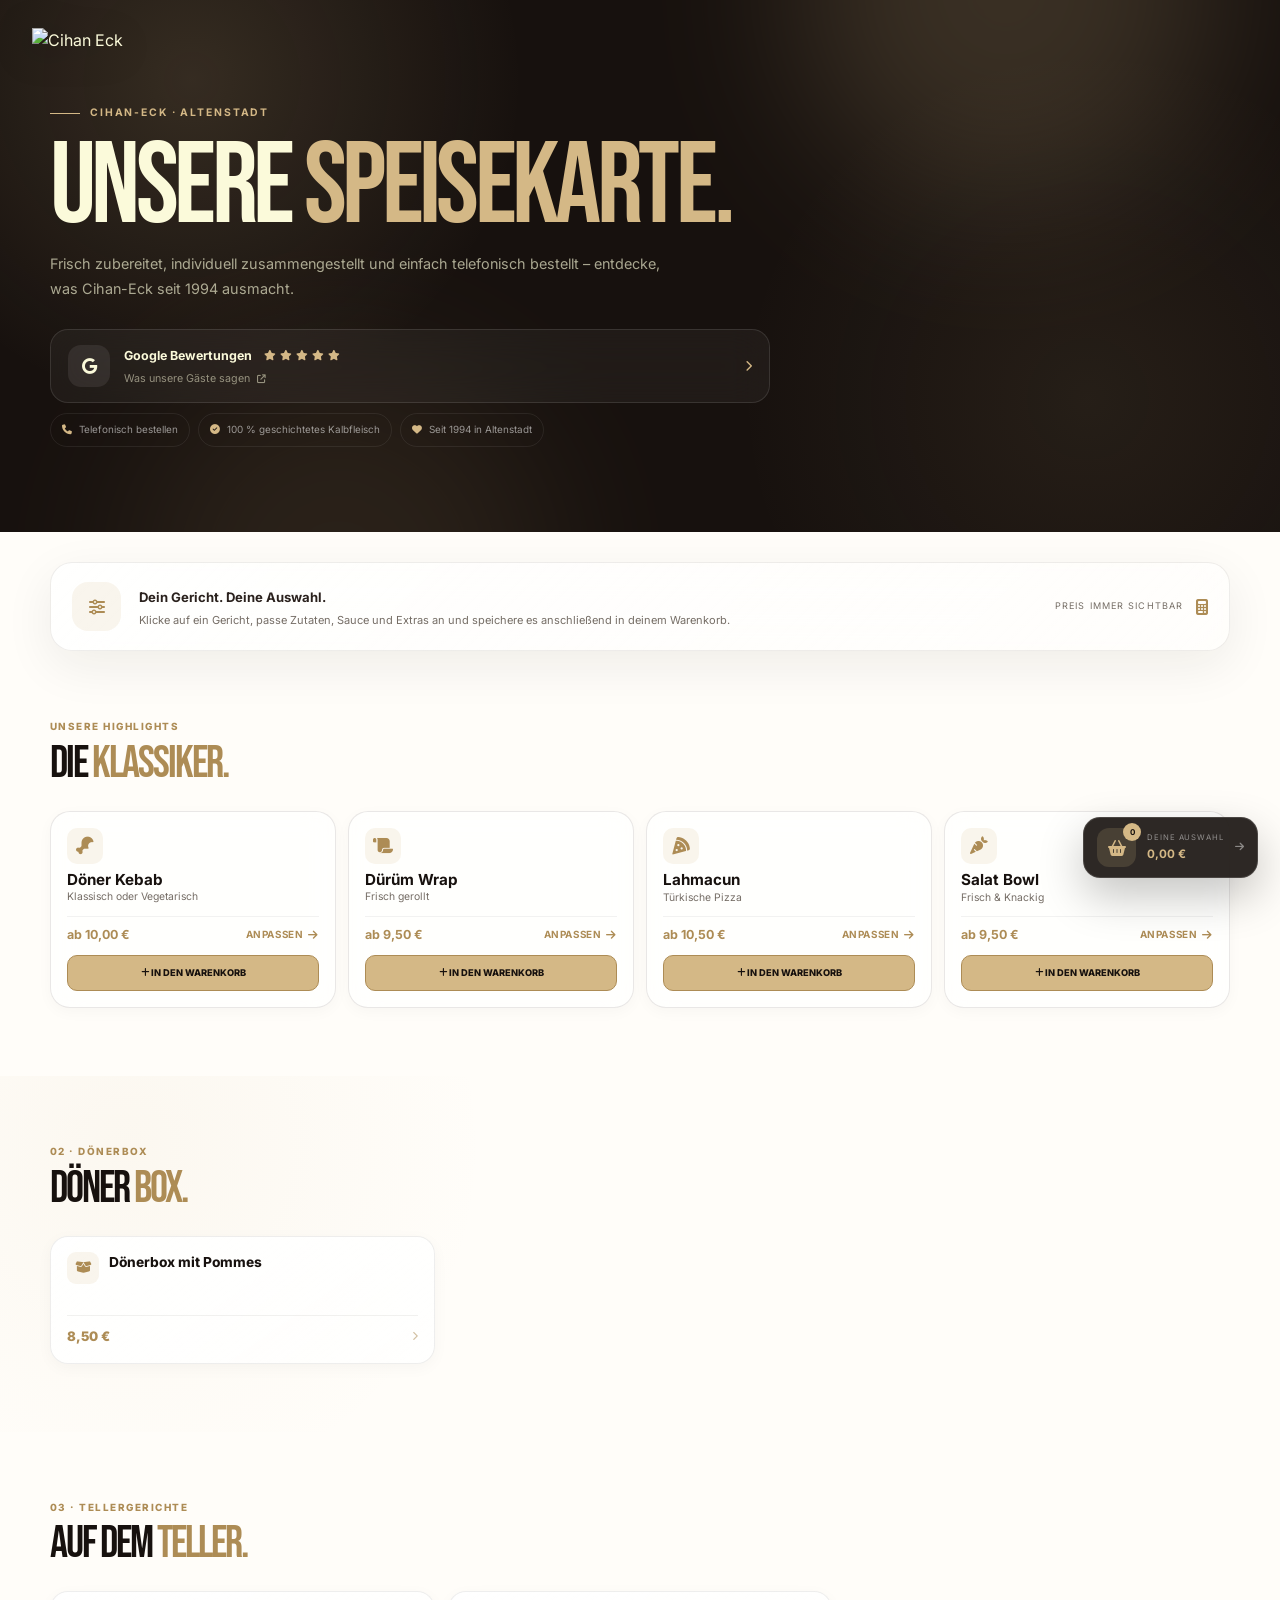
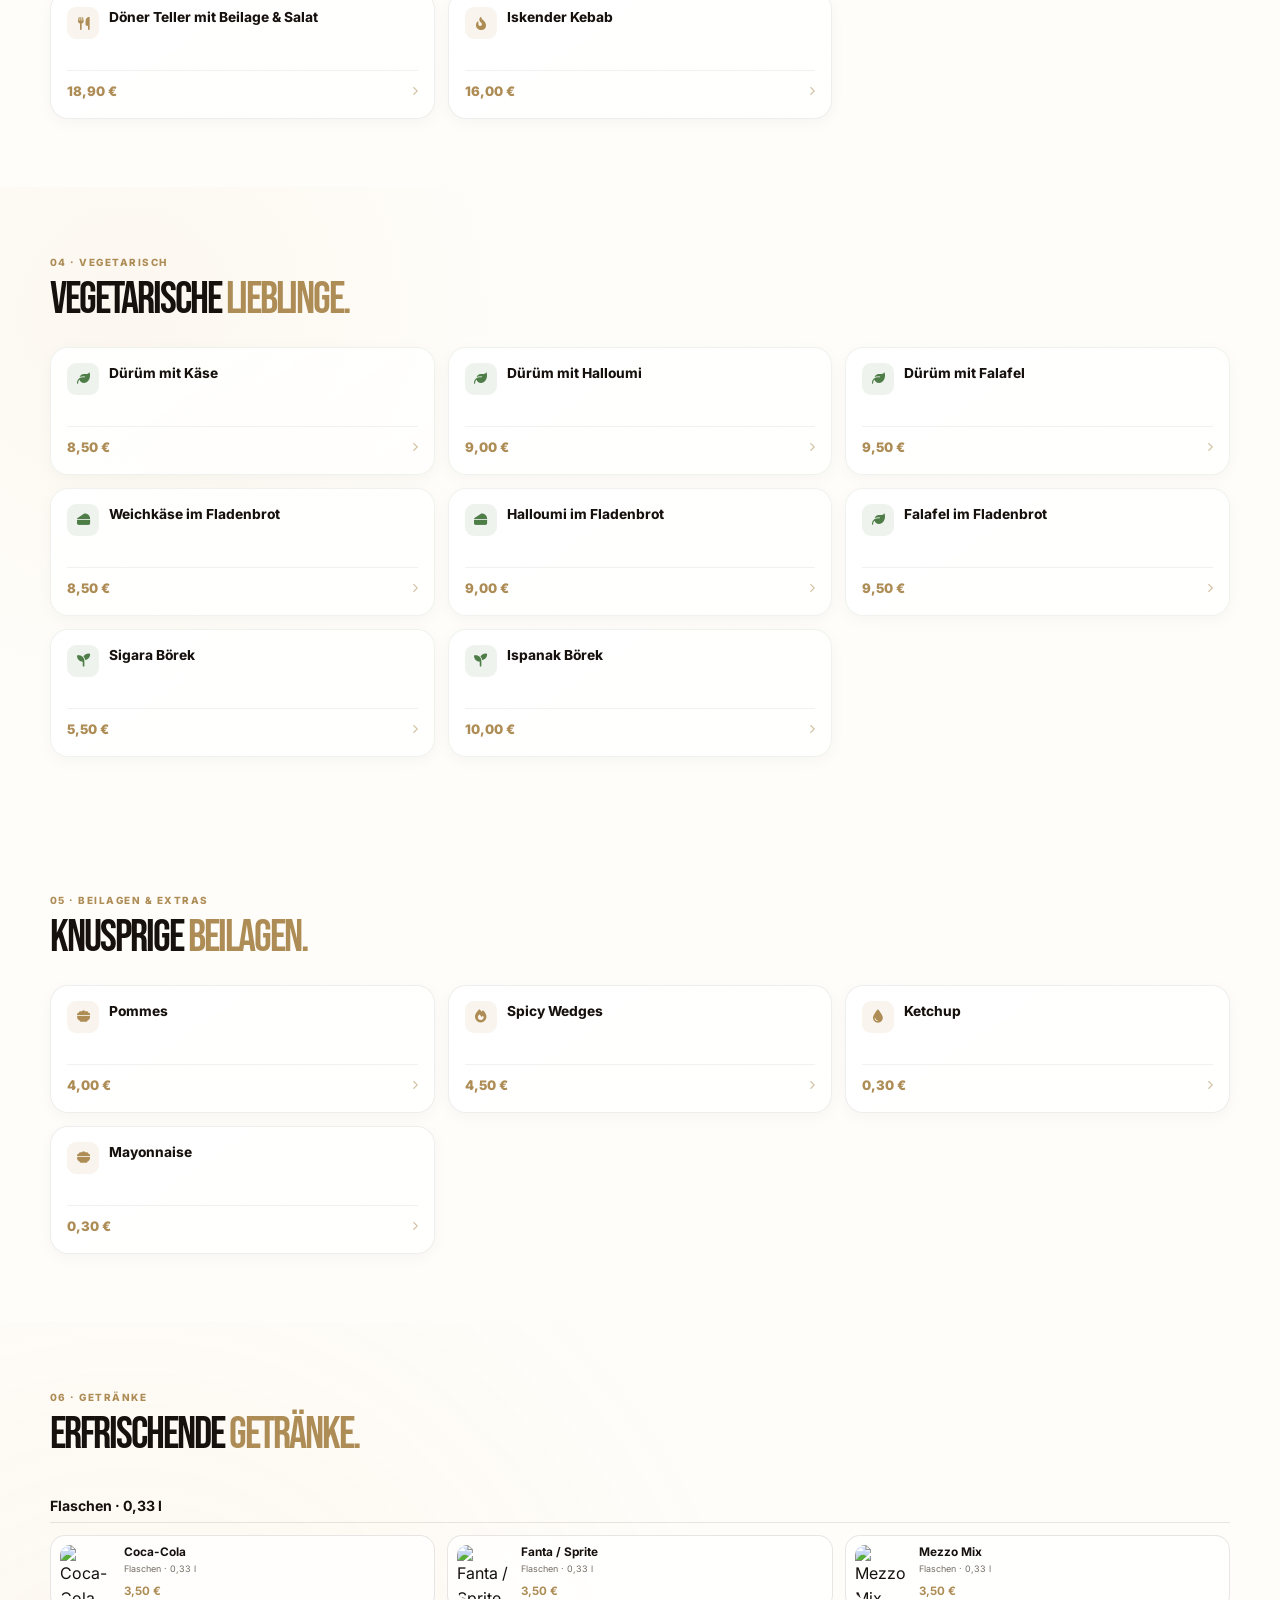
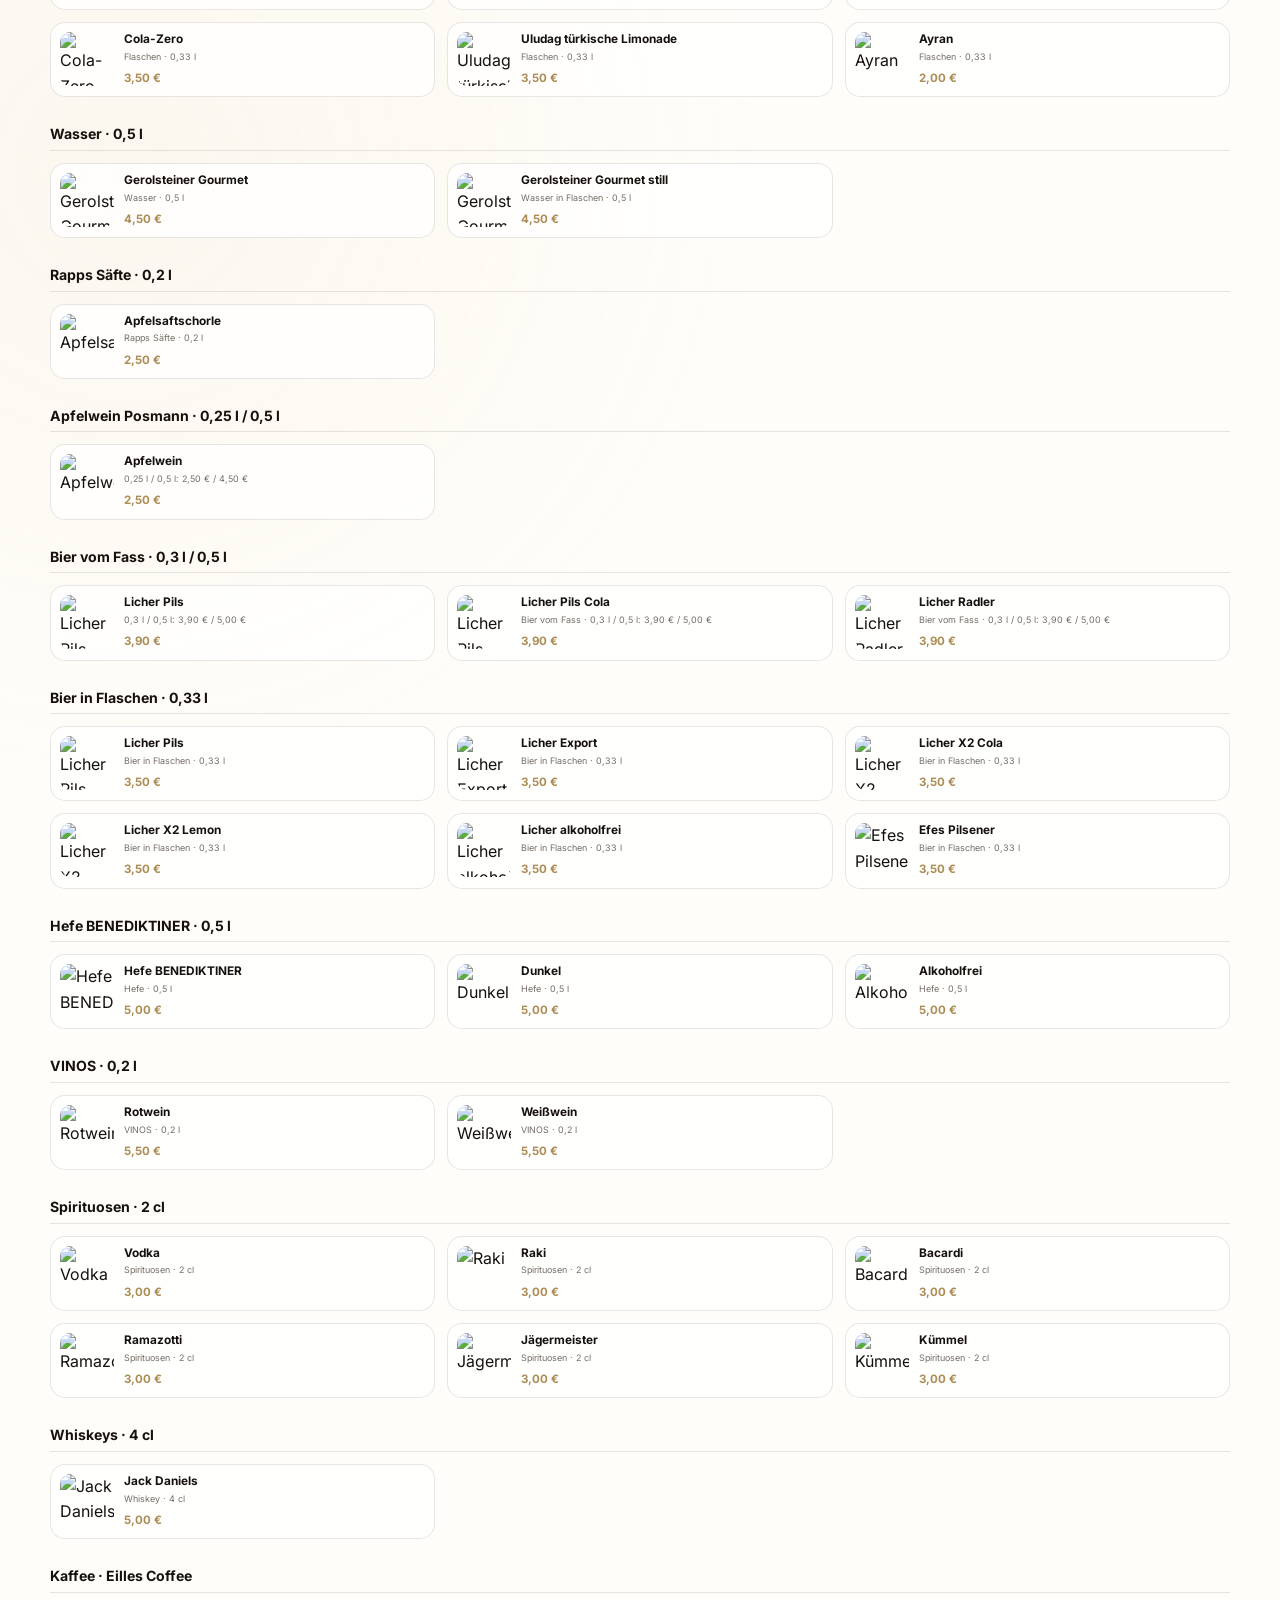
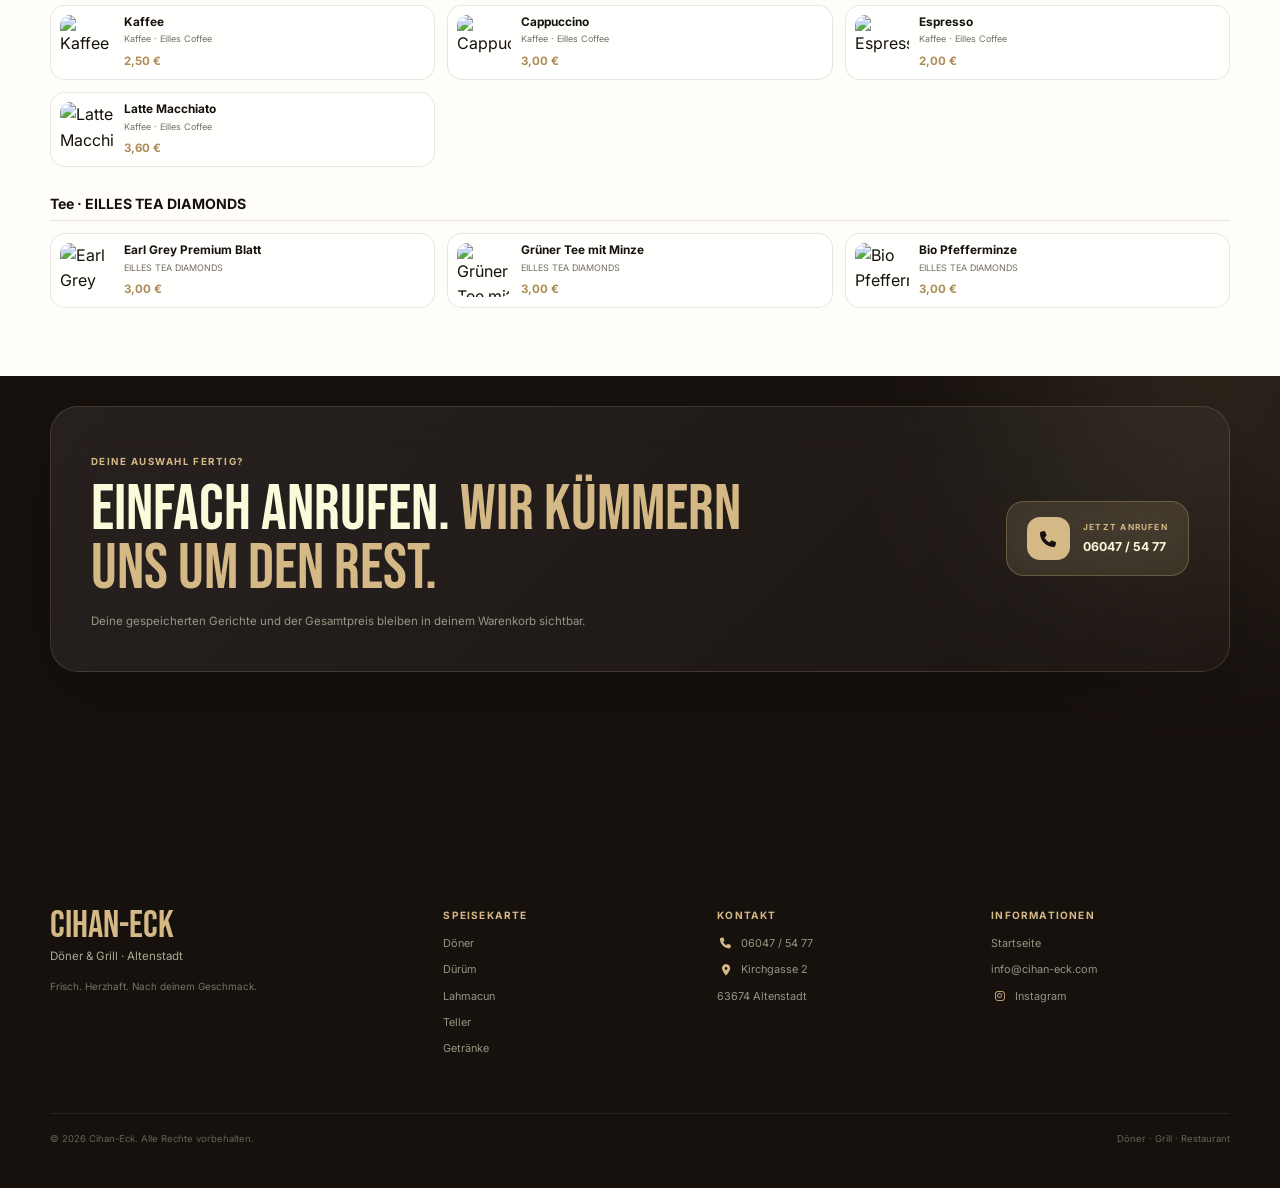
==== commit 431dc8e5: "Message" ====
--- a/speisekarte.html
+++ b/speisekarte.html
@@ -44,93 +44,22 @@
   </head>
 
   <body class="menu-page">
-    <!-- =========================================================
-     HEADER – START
-========================================================= -->
-
-    <header class="site-header" id="top">
-      <!-- TOP INFORMATION BAR -->
-      <div class="meta">
-        <div class="container meta-in">
-          <span>
-            <i class="fas fa-phone"></i>
-            06047 / 54 77
-          </span>
-
-          <span>
-            <i class="fas fa-location-dot"></i>
-            Kirchgasse 2 · 63674 Altenstadt
-          </span>
-
-          <span>
-            <i class="fas fa-shopping-bag"></i>
-            Anruf & Mitnahme
-          </span>
-
-          <a
-            href="https://www.instagram.com/cihan_eck/"
-            target="_blank"
-            rel="noopener"
-            aria-label="Cihan-Eck auf Instagram"
-          >
-            <i class="fab fa-instagram"></i>
-          </a>
-        </div>
-      </div>
-
-      <!-- FLOATING NAVIGATION -->
-      <nav class="nav" aria-label="Hauptnavigation">
-        <div class="container nav-in">
-          <!-- BRAND (NUR LOGO) -->
-          <a class="brand" href="#top" aria-label="Cihan-Eck Startseite">
-            <img
-              src="https://res.cloudinary.com/k3cqt6uc/image/upload/v1788876630/brave_screenshot_www.instagram.com-removebg-preview.png"
-              alt="Cihan-Eck Logo"
-            />
-          </a>
-
-          <!-- MOBILE BUTTON -->
-          <button
-            class="nav-toggle"
-            type="button"
-            aria-label="Menü öffnen"
-            aria-expanded="false"
-            aria-controls="main-navigation"
-          >
-            <i class="fas fa-bars"></i>
-          </button>
-
-          <!-- NAVIGATION -->
-          <div class="nav-links" id="main-navigation">
-            <a href="index.html#spezialitaeten"> Spezialitäten </a>
-
-            <a href="index.html#history"> Historie </a>
-
-            <a href="index.html#drinks"> Getränke </a>
-
-            <a href="index.html#kontakt"> Kontakt </a>
-
-            <a class="nav-cta" href="tel:+4960475477">
-              <i class="fas fa-utensils"></i>
-              Anrufen & abholen
-            </a>
-          </div>
-        </div>
-      </nav>
-    </header>
-
-    <!-- =========================================================
-     HEADER – END
-========================================================= -->
-
     <main id="speisekarte">
-      <!-- =========================================================
-     MENU HERO - START
-========================================================= -->
+      <!-- ===== MENU HERO - START ===== -->
+
+      <!-- LOGO OBEN LINKS -->
 
       <section class="menu-hero">
         <div class="menu-hero-glow menu-hero-glow-one"></div>
         <div class="menu-hero-glow menu-hero-glow-two"></div>
+
+        <!-- LOGO OBEN LINKS -->
+        <a href="index.html" class="hero-logo">
+          <img
+            src="https://res.cloudinary.com/k3cqt6uc/image/upload/v1788876630/brave_screenshot_www.instagram.com-removebg-preview.png"
+            alt="Cihan Eck"
+          />
+        </a>
 
         <div class="container menu-hero-inner">
           <div class="menu-kicker">
@@ -143,37 +72,69 @@
             <span>Speisekarte.</span>
           </h1>
 
-          <p>
-            Entdecke unsere Gerichte, stelle deine Auswahl individuell zusammen
-            und behalte den Gesamtpreis jederzeit im Blick.
+          <p class="menu-hero-text">
+            Frisch zubereitet, individuell zusammengestellt und einfach
+            telefonisch bestellt – entdecke, was Cihan-Eck seit 1994 ausmacht.
           </p>
 
-          <div class="menu-hero-info">
-            <span>
-              <i class="fas fa-phone"></i>
-              Anrufen · Bestellen · Abholen
-            </span>
-
-            <span>
-              <i class="fas fa-circle-check"></i>
-              100 % Kalbfleisch
-            </span>
-
-            <span>
-              <i class="fas fa-utensils"></i>
-              Alle Gerichte individuell
-            </span>
+          <!-- TRUST / GOOGLE REVIEWS -->
+
+          <div class="menu-trust">
+            <a
+              class="menu-google-review"
+              href="https://easytechit.de/reviews/index.php?slug=cihan-eck-doener"
+              target="_blank"
+              rel="noopener"
+            >
+              <div class="google-icon">
+                <i class="fab fa-google"></i>
+              </div>
+
+              <div class="google-review-content">
+                <div class="google-review-top">
+                  <strong>Google Bewertungen</strong>
+
+                  <span class="google-stars">
+                    <i class="fas fa-star"></i>
+                    <i class="fas fa-star"></i>
+                    <i class="fas fa-star"></i>
+                    <i class="fas fa-star"></i>
+                    <i class="fas fa-star"></i>
+                  </span>
+                </div>
+
+                <span class="google-review-link">
+                  Was unsere Gäste sagen
+                  <i class="fas fa-arrow-up-right-from-square"></i>
+                </span>
+              </div>
+
+              <i class="fas fa-chevron-right google-review-arrow"></i>
+            </a>
+
+            <div class="menu-trust-points">
+              <span>
+                <i class="fas fa-phone"></i>
+                Telefonisch bestellen
+              </span>
+
+              <span>
+                <i class="fas fa-circle-check"></i>
+                100 % geschichtetes Kalbfleisch
+              </span>
+
+              <span>
+                <i class="fas fa-heart"></i>
+                Seit 1994 in Altenstadt
+              </span>
+            </div>
           </div>
         </div>
       </section>
 
-      <!-- =========================================================
-     MENU HERO - END
-========================================================= -->
-
-      <!-- =========================================================
-     FLOATING BOTTOM CATEGORY BAR - START
-========================================================= -->
+      <!-- ===== MENU HERO - END ===== -->
+
+      <!-- ===== FLOATING BOTTOM CATEGORY BAR - START ===== -->
 
       <div class="menu-category-shell">
         <div class="container">
@@ -182,27 +143,12 @@
             id="categoryBar"
             aria-label="Speisekarten Kategorien"
           >
-            <a class="active" href="#doener">
+            <a class="active" href="#top-klassiker">
               <i class="fas fa-drumstick-bite"></i>
-              <span>Döner</span>
+              <span>Klassiker</span>
             </a>
 
-            <a href="#duerum">
-              <i class="fas fa-scroll"></i>
-              <span>Dürüm</span>
-            </a>
-
-            <a href="#lahmacun">
-              <i class="fas fa-pizza-slice"></i>
-              <span>Lahmacun</span>
-            </a>
-
-            <a href="#salate">
-              <i class="fas fa-carrot"></i>
-              <span>Salate</span>
-            </a>
-
-            <a href="#klassiker">
+            <a href="#vegetarisch">
               <i class="fas fa-leaf"></i>
               <span>Vegetarisch</span>
             </a>
@@ -220,11 +166,6 @@
             <a href="#beilagen">
               <i class="fas fa-bowl-rice"></i>
               <span>Beilagen</span>
-            </a>
-
-            <a href="#beilagen">
-              <i class="fas fa-pepper-hot"></i>
-              <span>Extras</span>
             </a>
 
             <a href="#getraenke">
@@ -235,13 +176,9 @@
         </div>
       </div>
 
-      <!-- =========================================================
-     FLOATING BOTTOM CATEGORY BAR - END
-========================================================= -->
-
-      <!-- =========================================================
-     MENU INTRO - START
-========================================================= -->
+      <!-- ===== FLOATING BOTTOM CATEGORY BAR - END ===== -->
+
+      <!-- ===== MENU INTRO - START ===== -->
 
       <section class="menu-intro">
         <div class="container">
@@ -268,31 +205,28 @@
         </div>
       </section>
 
-      <!-- =========================================================
-     MENU INTRO - END
-========================================================= -->
-
-      <!-- =========================================================
-     MAIN TOP 4 CLASSICS (2x2 GRID FOR MOBILE) - START
-========================================================= -->
-      <section class="menu-section top-classics-section" id="klassiker">
+      <!-- ===== MENU INTRO - END ===== -->
+
+      <!-- ===== TOP KLASSIKER - START ===== -->
+      <section
+        class="menu-section top-classics-section"
+        id="top-klassiker"
+        data-category-section
+      >
         <div class="container">
           <div class="menu-section-heading compact-heading">
             <div>
               <small>UNSERE HIGHLIGHTS</small>
               <h2>Die <span>Klassiker.</span></h2>
             </div>
-            <p>
-              Wähle deinen Favoriten und konfiguriere ihn nach deinem Geschmack
-              (auch vegetarisch/vegan).
-            </p>
           </div>
 
           <!-- 2x2 GRID -->
           <div class="top-classics-grid">
             <!-- 1. DÖNER -->
-            <button
-              type="button"
+            <div
+              role="button"
+              tabindex="0"
               class="classic-card"
               id="doener"
               data-configure="doener-klassisch"
@@ -306,13 +240,23 @@
               </div>
               <div class="classic-card-price">
                 <span>ab 10,00 €</span>
-                <i class="fas fa-plus-circle"></i>
-              </div>
-            </button>
+                <span class="classic-card-action"
+                  >Anpassen <i class="fas fa-arrow-right"></i
+                ></span>
+              </div>
+              <button
+                type="button"
+                class="classic-card-direct"
+                data-direct-add="doener-klassisch"
+              >
+                <i class="fas fa-plus"></i> In den Warenkorb
+              </button>
+            </div>
 
             <!-- 2. DÜRÜM -->
-            <button
-              type="button"
+            <div
+              role="button"
+              tabindex="0"
               class="classic-card"
               id="duerum"
               data-configure="duerum-klassisch"
@@ -326,13 +270,23 @@
               </div>
               <div class="classic-card-price">
                 <span>ab 9,50 €</span>
-                <i class="fas fa-plus-circle"></i>
-              </div>
-            </button>
+                <span class="classic-card-action"
+                  >Anpassen <i class="fas fa-arrow-right"></i
+                ></span>
+              </div>
+              <button
+                type="button"
+                class="classic-card-direct"
+                data-direct-add="duerum-klassisch"
+              >
+                <i class="fas fa-plus"></i> In den Warenkorb
+              </button>
+            </div>
 
             <!-- 3. LAHMACUN -->
-            <button
-              type="button"
+            <div
+              role="button"
+              tabindex="0"
               class="classic-card"
               id="lahmacun"
               data-configure="lahmacun-klassisch"
@@ -346,13 +300,23 @@
               </div>
               <div class="classic-card-price">
                 <span>ab 10,50 €</span>
-                <i class="fas fa-plus-circle"></i>
-              </div>
-            </button>
+                <span class="classic-card-action"
+                  >Anpassen <i class="fas fa-arrow-right"></i
+                ></span>
+              </div>
+              <button
+                type="button"
+                class="classic-card-direct"
+                data-direct-add="lahmacun-klassisch"
+              >
+                <i class="fas fa-plus"></i> In den Warenkorb
+              </button>
+            </div>
 
             <!-- 4. SALAT BOWL -->
-            <button
-              type="button"
+            <div
+              role="button"
+              tabindex="0"
               class="classic-card"
               id="salate"
               data-configure="salat-doener"
@@ -366,18 +330,32 @@
               </div>
               <div class="classic-card-price">
                 <span>ab 9,50 €</span>
-                <i class="fas fa-plus-circle"></i>
-              </div>
-            </button>
+                <span class="classic-card-action"
+                  >Anpassen <i class="fas fa-arrow-right"></i
+                ></span>
+              </div>
+              <button
+                type="button"
+                class="classic-card-direct"
+                data-direct-add="salat-doener"
+              >
+                <i class="fas fa-plus"></i> In den Warenkorb
+              </button>
+            </div>
           </div>
         </div>
       </section>
 
+      <!-- ===== TOP KLASSIKER - END ===== -->
+
       <!-- =========================================================
-     WEITERE KATEGORIEN (WEITER UNTEN)
-========================================================= -->
-
-      <!-- DÖNERBOX -->
+     WEITERE SPEISEN – START
+     ========================================================= -->
+
+      <!-- =========================================================
+     DÖNERBOX
+     ========================================================= -->
+
       <section
         class="menu-section menu-section-alt"
         id="boxen"
@@ -390,39 +368,28 @@
               <h2>Döner <span>Box.</span></h2>
             </div>
           </div>
+
           <div class="simple-menu-grid">
             <button
               class="simple-menu-item clickable-block"
               type="button"
               data-configure="box-pommes"
             >
-              <span><i class="fas fa-box-open"></i> Dönerbox mit Pommes</span>
+              <span class="menu-item-name">
+                <i class="fas fa-box-open"></i>
+                Dönerbox mit Pommes
+              </span>
+
               <strong>8,50 €</strong>
             </button>
-            <button
-              class="simple-menu-item clickable-block"
-              type="button"
-              data-configure="box-reis"
-            >
-              <span><i class="fas fa-box-open"></i> Dönerbox mit Reis</span>
-              <strong>8,50 €</strong>
-            </button>
-            <button
-              class="simple-menu-item clickable-block"
-              type="button"
-              data-configure="box-reis-pommes"
-            >
-              <span
-                ><i class="fas fa-box-open"></i> Dönerbox mit Reis &
-                Pommes</span
-              >
-              <strong>10,00 €</strong>
-            </button>
           </div>
         </div>
       </section>
 
-      <!-- TELLER -->
+      <!-- =========================================================
+     TELLER
+     ========================================================= -->
+
       <section class="menu-section" id="teller" data-category-section>
         <div class="container">
           <div class="menu-section-heading">
@@ -431,116 +398,257 @@
               <h2>Auf dem <span>Teller.</span></h2>
             </div>
           </div>
+
           <div class="simple-menu-grid">
             <button
               class="simple-menu-item clickable-block"
               type="button"
               data-configure="doener-teller"
             >
-              <span
-                ><i class="fas fa-utensils"></i> Döner Teller (mit Beilage &
-                Salat)</span
-              >
+              <span class="menu-item-name">
+                <i class="fas fa-utensils"></i>
+                Döner Teller mit Beilage &amp; Salat
+              </span>
+
               <strong>18,90 €</strong>
             </button>
+
             <button
               class="simple-menu-item clickable-block"
               type="button"
               data-configure="iskender"
             >
-              <span
-                ><i class="fas fa-fire-flame-curved"></i> Iskender Kebab</span
-              >
+              <span class="menu-item-name">
+                <i class="fas fa-fire-flame-curved"></i>
+                Iskender Kebab
+              </span>
+
               <strong>16,00 €</strong>
             </button>
           </div>
         </div>
       </section>
 
-      <!-- BEILAGEN & EXTRAS -->
+      <!-- =========================================================
+     VEGETARISCH
+     ========================================================= -->
+
       <section
-        class="menu-section menu-section-alt"
-        id="beilagen"
+        class="menu-section menu-section-alt menu-section-vegetarian"
+        id="vegetarisch"
         data-category-section
       >
         <div class="container">
           <div class="menu-section-heading">
             <div>
-              <small>04 · BEILAGEN</small>
-              <h2>Knusprige <span>Beilagen.</span></h2>
-            </div>
-          </div>
+              <small>04 · VEGETARISCH</small>
+              <h2>Vegetarische <span>Lieblinge.</span></h2>
+            </div>
+          </div>
+
           <div class="simple-menu-grid">
             <button
               class="simple-menu-item clickable-block"
               type="button"
-              data-configure="pommes"
-            >
-              <span><i class="fas fa-bowl-food"></i> Pommes</span>
-              <strong>4,00 €</strong>
-            </button>
-            <button
-              class="simple-menu-item clickable-block"
-              type="button"
-              data-configure="spicywedges"
-            >
-              <span><i class="fas fa-fire"></i> Spicy Wedges</span>
-              <strong>4,50 €</strong>
+              data-configure="vegetarisch-kaese"
+            >
+              <span class="menu-item-name">
+                <i class="fas fa-leaf"></i>
+                Dürüm mit Käse
+              </span>
+
+              <strong>8,50 €</strong>
+            </button>
+
+            <button
+              class="simple-menu-item clickable-block"
+              type="button"
+              data-configure="vegetarisch-halloumi"
+            >
+              <span class="menu-item-name">
+                <i class="fas fa-leaf"></i>
+                Dürüm mit Halloumi
+              </span>
+
+              <strong>9,00 €</strong>
+            </button>
+
+            <button
+              class="simple-menu-item clickable-block"
+              type="button"
+              data-configure="vegetarisch-falafel"
+            >
+              <span class="menu-item-name">
+                <i class="fas fa-leaf"></i>
+                Dürüm mit Falafel
+              </span>
+
+              <strong>9,50 €</strong>
+            </button>
+
+            <button
+              class="simple-menu-item clickable-block"
+              type="button"
+              data-configure="weichkaese-fladen"
+            >
+              <span class="menu-item-name">
+                <i class="fas fa-cheese"></i>
+                Weichkäse im Fladenbrot
+              </span>
+
+              <strong>8,50 €</strong>
+            </button>
+
+            <button
+              class="simple-menu-item clickable-block"
+              type="button"
+              data-configure="halloumi-fladen"
+            >
+              <span class="menu-item-name">
+                <i class="fas fa-cheese"></i>
+                Halloumi im Fladenbrot
+              </span>
+
+              <strong>9,00 €</strong>
+            </button>
+
+            <button
+              class="simple-menu-item clickable-block"
+              type="button"
+              data-configure="falafel-fladen"
+            >
+              <span class="menu-item-name">
+                <i class="fas fa-leaf"></i>
+                Falafel im Fladenbrot
+              </span>
+
+              <strong>9,50 €</strong>
+            </button>
+
+            <button
+              class="simple-menu-item clickable-block"
+              type="button"
+              data-configure="sigara-boerek"
+            >
+              <span class="menu-item-name">
+                <i class="fas fa-seedling"></i>
+                Sigara Börek
+              </span>
+
+              <strong>5,50 €</strong>
+            </button>
+
+            <button
+              class="simple-menu-item clickable-block"
+              type="button"
+              data-configure="ispanak-boerek"
+            >
+              <span class="menu-item-name">
+                <i class="fas fa-seedling"></i>
+                Ispanak Börek
+              </span>
+
+              <strong>10,00 €</strong>
             </button>
           </div>
         </div>
       </section>
 
-      <!-- GETRÄNKE -->
-      <section class="menu-section" id="getraenke" data-category-section>
+      <!-- =========================================================
+     BEILAGEN
+     ========================================================= -->
+
+      <section class="menu-section" id="beilagen" data-category-section>
         <div class="container">
           <div class="menu-section-heading">
             <div>
-              <small>05 · GETRÄNKE</small>
+              <small>05 · BEILAGEN &amp; EXTRAS</small>
+              <h2>Knusprige <span>Beilagen.</span></h2>
+            </div>
+          </div>
+
+          <div class="simple-menu-grid">
+            <button
+              class="simple-menu-item clickable-block"
+              type="button"
+              data-configure="pommes"
+            >
+              <span class="menu-item-name">
+                <i class="fas fa-bowl-food"></i>
+                Pommes
+              </span>
+
+              <strong>4,00 €</strong>
+            </button>
+
+            <button
+              class="simple-menu-item clickable-block"
+              type="button"
+              data-configure="spicywedges"
+            >
+              <span class="menu-item-name">
+                <i class="fas fa-fire"></i>
+                Spicy Wedges
+              </span>
+
+              <strong>4,50 €</strong>
+            </button>
+
+            <button
+              class="simple-menu-item clickable-block"
+              type="button"
+              data-configure="ketchup"
+            >
+              <span class="menu-item-name">
+                <i class="fas fa-droplet"></i>
+                Ketchup
+              </span>
+
+              <strong>0,30 €</strong>
+            </button>
+
+            <button
+              class="simple-menu-item clickable-block"
+              type="button"
+              data-configure="mayonnaise"
+            >
+              <span class="menu-item-name">
+                <i class="fas fa-bowl-food"></i>
+                Mayonnaise
+              </span>
+
+              <strong>0,30 €</strong>
+            </button>
+          </div>
+        </div>
+      </section>
+
+      <!-- =========================================================
+     WEITERE SPEISEN – END
+     ========================================================= -->
+
+      <!-- ===== GETRÄNKE ===== -->
+
+      <section
+        class="menu-section menu-section-alt"
+        id="getraenke"
+        data-category-section
+      >
+        <div class="container">
+          <div class="menu-section-heading">
+            <div>
+              <small>06 · GETRÄNKE</small>
               <h2>Erfrischende <span>Getränke.</span></h2>
             </div>
           </div>
 
-          <div class="drink-menu-grid">
-            <button class="drink-item" type="button" data-configure="coca-cola">
-              <span><i class="fas fa-bottle-water"></i> Coca-Cola</span>
-              <strong>3,50 €</strong>
-            </button>
-            <button class="drink-item" type="button" data-configure="cola-zero">
-              <span><i class="fas fa-bottle-water"></i> Cola-Zero</span>
-              <strong>3,50 €</strong>
-            </button>
-            <button
-              class="drink-item"
-              type="button"
-              data-configure="fanta-sprite"
-            >
-              <span><i class="fas fa-bottle-water"></i> Fanta / Sprite</span>
-              <strong>3,50 €</strong>
-            </button>
-            <button class="drink-item" type="button" data-configure="uludag">
-              <span><i class="fas fa-bottle-water"></i> Uludag Limonade</span>
-              <strong>3,50 €</strong>
-            </button>
-            <button class="drink-item" type="button" data-configure="ayran">
-              <span><i class="fas fa-glass-water"></i> Ayran</span>
-              <strong>2,00 €</strong>
-            </button>
-            <button
-              class="drink-item"
-              type="button"
-              data-configure="gerolsteiner"
-            >
-              <span><i class="fas fa-bottle-water"></i> Wasser</span>
-              <strong>4,50 €</strong>
-            </button>
-          </div>
+          <div class="drink-menu-grid" id="drinkMenuGrid"></div>
         </div>
       </section>
 
-      <!-- =========================================================
-     CALL CTA - START
-========================================================= -->
+      <!-- ===== WEITERE SPEISEN - END ===== -->
+
+      <!-- ===== CALL CTA - START ===== -->
 
       <section class="menu-call">
         <div class="menu-call-glow"></div>
@@ -574,113 +682,159 @@
         </div>
       </section>
 
-      <!-- =========================================================
-     CALL CTA - END
-========================================================= -->
+      <!-- ===== CALL CTA - END ===== -->
     </main>
 
     <!-- =========================================================
-     CONFIGURATOR - START
-========================================================= -->
-
-    <div class="menu-modal" id="menuModal" aria-hidden="true">
-      <div class="menu-modal-backdrop" data-close-modal></div>
+     CONFIGURATOR – START
+     ========================================================= -->
+
+    <div class="food-configurator" id="menuModal" aria-hidden="true">
+      <div class="food-configurator-backdrop" data-close-modal></div>
 
       <div
-        class="menu-modal-panel"
+        class="food-configurator-panel"
         role="dialog"
         aria-modal="true"
         aria-labelledby="modalTitle"
       >
-        <button
-          class="menu-modal-close"
-          type="button"
-          aria-label="Schließen"
-          data-close-modal
-        >
-          <i class="fas fa-times"></i>
-        </button>
-
-        <!-- MODAL IMAGE -->
-
-        <div class="modal-product-image">
-          <img id="modalImage" src="" alt="" />
-
-          <div class="modal-image-overlay"></div>
-
-          <div class="modal-product-price">
-            <small> AB </small>
-
-            <strong id="modalBasePrice"> 10,00 € </strong>
-          </div>
-        </div>
-
-        <!-- MODAL CONTENT -->
-
-        <div class="modal-content">
-          <div class="modal-heading">
-            <small id="modalCategory"> INDIVIDUELL </small>
-
-            <h2 id="modalTitle">Gericht konfigurieren</h2>
-
-            <p id="modalDescription">
-              Stelle dein Gericht nach deinen Wünschen zusammen.
-            </p>
-          </div>
-
-          <!-- MODAL PRICE -->
-
-          <div class="modal-live-price">
-            <div>
-              <small> AKTUELLER PREIS </small>
-
-              <strong id="modalLivePrice"> 10,00 € </strong>
-            </div>
-
-            <div class="price-calculator-icon">
-              <i class="fas fa-calculator"></i>
-            </div>
-          </div>
-
-          <!-- MODAL OPTIONS -->
-
-          <div id="modalOptions"></div>
-
-          <!-- MODAL SUMMARY -->
-
-          <div class="modal-summary">
-            <div class="modal-summary-header">
-              <div>
-                <small> DEINE AUSWAHL </small>
-
-                <strong id="modalSummaryName"> Gericht </strong>
-              </div>
-
-              <span id="modalSummaryPrice"> 10,00 € </span>
-            </div>
-
-            <div class="modal-summary-list" id="modalSummaryList"></div>
-
-            <button class="modal-add-button" type="button" id="addToCart">
-              <span>
-                <i class="fas fa-plus"></i>
-                In Warenkorb speichern
-              </span>
-
-              <strong id="addToCartPrice"> 10,00 € </strong>
-            </button>
-          </div>
+        <header class="fc-header">
+          <button
+            class="fc-back"
+            type="button"
+            data-close-modal
+            aria-label="Zurück"
+          >
+            <i class="fas fa-arrow-left"></i>
+          </button>
+          <div class="fc-header-center">
+            <span id="modalStickyCategory">INDIVIDUELL</span>
+            <strong id="modalStickyTitle">Gericht</strong>
+          </div>
+          <button
+            class="fc-close"
+            type="button"
+            data-close-modal
+            aria-label="Schließen"
+          >
+            <i class="fas fa-times"></i>
+          </button>
+        </header>
+
+        <div class="fc-scroll">
+          <section class="fc-product">
+            <div class="fc-product-image">
+              <img id="modalImage" src="" alt="" />
+              <div class="fc-image-gradient"></div>
+              <span class="fc-product-badge" id="modalStatusBadge"
+                >Beliebt</span
+              >
+              <div class="fc-image-price">
+                <small>AB</small><strong id="modalBasePrice">10,00 €</strong>
+              </div>
+            </div>
+            <div class="fc-product-info">
+              <span class="fc-category" id="modalCategory">INDIVIDUELL</span>
+              <h2 id="modalTitle">Gericht konfigurieren</h2>
+              <p id="modalDescription">
+                Stelle dein Gericht nach deinen Wünschen zusammen.
+              </p>
+              <small class="fc-allergen-note" id="modalAllergens">
+                Allergene und Zusatzstoffe bitte telefonisch erfragen.
+              </small>
+              <div class="fc-rating">
+                <span class="fc-stars">★★★★★</span
+                ><strong id="modalRating">4,8</strong
+                ><span>Google Bewertungen</span>
+              </div>
+              <div class="fc-property-chips" id="modalPropertyChips"></div>
+              <span id="modalBadge" hidden></span>
+              <span id="modalReview" hidden></span>
+            </div>
+          </section>
+
+          <nav class="fc-steps" aria-label="Gericht konfigurieren">
+            <a class="fc-step active" href="#modalOptions"
+              ><span>1</span><strong>Gericht</strong></a
+            >
+            <a class="fc-step" href="#modalOptions"
+              ><span>2</span><strong>Zutaten</strong></a
+            >
+            <a class="fc-step" href="#modalOptions"
+              ><span>3</span><strong>Extras</strong></a
+            >
+          </nav>
+
+          <main class="fc-content">
+            <div class="fc-live-price">
+              <span>AKTUELLER PREIS</span
+              ><strong id="modalLivePrice" aria-live="polite">10,00 €</strong>
+            </div>
+            <div id="modalOptions"></div>
+            <section
+              class="fc-recommendations"
+              id="modalRecommendationsSection"
+              aria-label="Ähnliche Gerichte"
+            >
+              <div class="fc-section-heading">
+                <div>
+                  <span>NOCH MEHR AUSWAHL</span>
+                  <h3>Passt perfekt dazu</h3>
+                </div>
+              </div>
+              <div
+                class="fc-recommendation-grid"
+                id="modalRecommendations"
+              ></div>
+            </section>
+            <div class="fc-summary">
+              <div class="fc-summary-header">
+                <div>
+                  <span>DEINE AUSWAHL</span
+                  ><strong id="modalSummaryName">Gericht</strong>
+                </div>
+                <strong id="modalSummaryPrice">10,00 €</strong>
+              </div>
+              <div class="fc-summary-list" id="modalSummaryList"></div>
+              <div class="fc-quantity">
+                <span>Anzahl</span>
+                <div>
+                  <button
+                    type="button"
+                    id="decreaseQuantity"
+                    aria-label="Anzahl verringern"
+                  >
+                    −</button
+                  ><strong id="modalQuantity">1</strong
+                  ><button
+                    type="button"
+                    id="increaseQuantity"
+                    aria-label="Anzahl erhöhen"
+                  >
+                    +
+                  </button>
+                </div>
+              </div>
+              <button class="fc-cart-button" type="button" id="addToCart">
+                <span><i class="fas fa-shopping-bag"></i> In den Warenkorb</span
+                ><strong id="addToCartPrice">10,00 €</strong>
+              </button>
+              <p
+                class="fc-save-status"
+                id="cartSaveStatus"
+                aria-live="polite"
+              ></p>
+            </div>
+          </main>
         </div>
       </div>
     </div>
 
     <!-- =========================================================
-     CONFIGURATOR - END
-========================================================= -->
-
-    <!-- =========================================================
-     CART - START
-========================================================= -->
+     CONFIGURATOR – END
+     ========================================================= -->
+
+    <!-- ===== CART - START ===== -->
 
     <aside class="cart-drawer" id="cartDrawer" aria-hidden="true">
       <div class="cart-backdrop" data-close-cart></div>
@@ -691,6 +845,8 @@
             <small> DEINE AUSWAHL </small>
 
             <h2>Warenkorb</h2>
+
+            <p class="cart-feedback" id="cartFeedback" aria-live="polite"></p>
           </div>
 
           <button
@@ -753,13 +909,9 @@
       </div>
     </aside>
 
-    <!-- =========================================================
-     CART - END
-========================================================= -->
-
-    <!-- =========================================================
-     FLOATING CART BUTTON - START
-========================================================= -->
+    <!-- ===== CART - END ===== -->
+
+    <!-- ===== FLOATING CART BUTTON - START ===== -->
 
     <button
       class="floating-cart"
@@ -782,15 +934,15 @@
       <i class="fas fa-arrow-right"></i>
     </button>
 
-    <!-- =========================================================
-     FLOATING CART BUTTON - END
-========================================================= -->
-
-    <!-- =========================================================
-     MOBILE MENU ACTIONS - START
-========================================================= -->
+    <!-- ===== FLOATING CART BUTTON - END ===== -->
+
+    <!-- ===== MOBILE ACTIONS - START ===== -->
 
     <div class="menu-mobile-actions">
+      <a href="index.html">
+        <i class="fas fa-house"></i>
+        Home
+      </a>
       <a href="#speisekarte">
         <i class="fas fa-utensils"></i>
         Karte
@@ -805,19 +957,20 @@
         Warenkorb
       </button>
 
+      <a href="#getraenke">
+        <i class="fas fa-glass-water"></i>
+        Getränke
+      </a>
+
       <a href="tel:+4960475477">
         <i class="fas fa-phone"></i>
         Anrufen
       </a>
     </div>
 
-    <!-- =========================================================
-     MOBILE MENU ACTIONS - END
-========================================================= -->
-
-    <!-- =========================================================
-     FOOTER - START
-========================================================= -->
+    <!-- ===== MOBILE ACTIONS - END ===== -->
+
+    <!-- ===== FOOTER - START ===== -->
 
     <footer class="footer menu-footer">
       <div class="container footer-in">
@@ -880,9 +1033,7 @@
       </div>
     </footer>
 
-    <!-- =========================================================
-     FOOTER - END
-========================================================= -->
+    <!-- ===== FOOTER - END ===== -->
 
     <script src="js/main.js"></script>
     <script src="js/menu.js"></script>
--- a/css/style.css
+++ b/css/style.css
@@ -463,6 +463,628 @@
 }
 
 /* =========================================================
+   HERO LOGO – OBEN LINKS
+========================================================= */
+
+.hero {
+  position: relative;
+}
+
+/* Logo aus dem normalen Hero-Layout herausnehmen */
+.hero-logo {
+  position: absolute;
+  top: 28px;
+  left: 32px;
+
+  z-index: 10;
+
+  display: flex;
+  align-items: center;
+  justify-content: center;
+
+  width: 125px;
+  height: auto;
+
+  text-decoration: none;
+}
+
+.hero-logo img {
+  display: block;
+
+  width: 100%;
+  height: auto;
+
+  object-fit: contain;
+
+  filter: drop-shadow(0 6px 18px rgba(0, 0, 0, 0.35));
+
+  transition:
+    transform 0.25s ease,
+    filter 0.25s ease;
+}
+
+.hero-logo:hover img {
+  transform: scale(1.05);
+  filter: drop-shadow(0 8px 22px rgba(0, 0, 0, 0.45));
+}
+
+/* =========================================================
+   HERO LOGO – TABLET
+========================================================= */
+
+@media (max-width: 768px) {
+  .hero-logo {
+    top: 20px;
+    left: 20px;
+
+    width: 100px;
+  }
+}
+
+/* =========================================================
+   HERO LOGO – MOBILE
+========================================================= */
+
+@media (max-width: 480px) {
+  .hero-logo {
+    top: 16px;
+    left: 16px;
+
+    width: 82px;
+  }
+}
+
+/* =========================================================
+   GOOGLE TRUST BUTTON – START
+========================================================= */
+
+.google-trust {
+  position: relative;
+
+  display: inline-flex;
+  align-items: center;
+  gap: 16px;
+
+  margin-top: 28px;
+  padding: 12px 18px;
+
+  color: #fff;
+  text-decoration: none;
+
+  border: 1px solid rgba(255, 255, 255, 0.14);
+  border-radius: 14px;
+
+  background: rgba(255, 255, 255, 0.07);
+
+  backdrop-filter: blur(14px);
+  -webkit-backdrop-filter: blur(14px);
+
+  box-shadow: 0 8px 30px rgba(0, 0, 0, 0.18);
+
+  transition:
+    transform 0.3s ease,
+    background 0.3s ease,
+    border-color 0.3s ease,
+    box-shadow 0.3s ease;
+}
+
+/* HOVER */
+
+.google-trust:hover {
+  transform: translateY(-2px);
+
+  background: rgba(255, 255, 255, 0.11);
+
+  border-color: rgba(255, 255, 255, 0.25);
+
+  box-shadow: 0 12px 35px rgba(0, 0, 0, 0.25);
+}
+
+/* =========================================================
+   SCORE
+========================================================= */
+
+.google-score {
+  display: flex;
+  align-items: baseline;
+  gap: 3px;
+}
+
+.google-score strong {
+  font-size: 29px;
+  line-height: 1;
+
+  font-weight: 800;
+  letter-spacing: -1px;
+}
+
+.google-score span {
+  color: rgba(255, 255, 255, 0.48);
+
+  font-size: 11px;
+}
+
+/* =========================================================
+   CONTENT
+========================================================= */
+
+.google-rating-content {
+  display: flex;
+  flex-direction: column;
+  gap: 4px;
+}
+
+/* STERNE */
+
+.google-stars {
+  color: #fbbc04;
+
+  font-size: 15px;
+  line-height: 1;
+
+  letter-spacing: 2px;
+
+  animation: googleStarsPulse 3s ease-in-out infinite;
+}
+
+/* =========================================================
+   BEWERTUNGEN
+========================================================= */
+
+.google-rating-text {
+  display: flex;
+  align-items: center;
+  gap: 5px;
+
+  font-size: 12px;
+}
+
+.google-rating-text strong {
+  font-size: 13px;
+  font-weight: 700;
+}
+
+.google-rating-text span {
+  color: rgba(255, 255, 255, 0.62);
+
+  font-size: 11px;
+}
+
+/* =========================================================
+   EXTERNAL LINK ICON
+========================================================= */
+
+.google-arrow {
+  display: flex;
+  align-items: center;
+  justify-content: center;
+
+  width: 28px;
+  height: 28px;
+
+  margin-left: 4px;
+
+  border-radius: 50%;
+
+  background: rgba(255, 255, 255, 0.08);
+
+  color: rgba(255, 255, 255, 0.7);
+
+  font-size: 11px;
+
+  transition:
+    transform 0.3s ease,
+    background 0.3s ease,
+    color 0.3s ease;
+}
+
+.google-trust:hover .google-arrow {
+  transform: translate(2px, -2px);
+
+  background: rgba(255, 255, 255, 0.15);
+
+  color: #fff;
+}
+
+/* =========================================================
+   ANIMATION
+========================================================= */
+
+@keyframes googleStarsPulse {
+  0%,
+  100% {
+    opacity: 0.85;
+  }
+
+  50% {
+    opacity: 1;
+    transform: scale(1.03);
+  }
+}
+
+/* =========================================================
+   MOBILE
+========================================================= */
+
+@media (max-width: 480px) {
+  .google-trust {
+    gap: 12px;
+
+    margin-top: 22px;
+    padding: 11px 14px;
+
+    border-radius: 13px;
+  }
+
+  .google-score strong {
+    font-size: 25px;
+  }
+
+  .google-stars {
+    font-size: 13px;
+    letter-spacing: 1.5px;
+  }
+
+  .google-rating-text span {
+    font-size: 10px;
+  }
+
+  .google-arrow {
+    width: 25px;
+    height: 25px;
+
+    font-size: 10px;
+  }
+}
+
+/* =========================================================
+   GOOGLE TRUST BUTTON – END
+========================================================= */
+
+/* =========================================================
+   FLOATING TRUST CHIPS – START
+========================================================= */
+
+.trust {
+  width: min(760px, 100%);
+  display: grid;
+  grid-template-columns: repeat(3, minmax(0, 1fr));
+  align-items: center;
+  justify-content: center;
+  gap: 12px;
+
+  margin-top: 26px;
+
+  position: relative;
+  z-index: 3;
+}
+
+/* =========================================================
+   GLASS CHIP
+========================================================= */
+
+.trust-chip {
+  min-width: 0;
+  min-height: 46px;
+  display: flex;
+  align-items: center;
+  justify-content: center;
+  gap: 8px;
+
+  padding: 9px 14px;
+
+  border: 1px solid rgba(255, 255, 255, 0.15);
+  border-radius: 999px;
+
+  background: rgba(255, 255, 255, 0.08);
+
+  backdrop-filter: blur(14px);
+  -webkit-backdrop-filter: blur(14px);
+
+  color: rgba(255, 255, 255, 0.88);
+
+  font-size: 12px;
+  font-weight: 600;
+
+  white-space: nowrap;
+
+  box-shadow:
+    0 8px 24px rgba(0, 0, 0, 0.18),
+    inset 0 1px 0 rgba(255, 255, 255, 0.08);
+
+  will-change: transform;
+
+  transition:
+    background 0.3s ease,
+    border-color 0.3s ease,
+    box-shadow 0.3s ease;
+}
+
+/* =========================================================
+   ICON
+========================================================= */
+
+.trust-icon {
+  display: flex;
+  align-items: center;
+  justify-content: center;
+
+  width: 24px;
+  height: 24px;
+
+  flex-shrink: 0;
+
+  border-radius: 50%;
+
+  background: rgba(255, 255, 255, 0.09);
+
+  color: var(--gold, #d4b886);
+
+  font-size: 10px;
+}
+
+/* =========================================================
+   DESKTOP FLOATING
+========================================================= */
+
+.trust-chip-1 {
+  animation: trustFloatDesktop 4s ease-in-out infinite;
+  animation-delay: 0s;
+}
+
+.trust-chip-2 {
+  animation: trustFloatDesktop 4s ease-in-out infinite;
+  animation-delay: -1.3s;
+}
+
+.trust-chip-3 {
+  animation: trustFloatDesktop 4s ease-in-out infinite;
+  animation-delay: -2.6s;
+}
+
+.trust-chip-4 {
+  animation: trustFloatDesktop 4s ease-in-out infinite;
+  animation-delay: -0.6s;
+}
+
+.trust-chip-5 {
+  animation: trustFloatDesktop 4s ease-in-out infinite;
+  animation-delay: -1.9s;
+}
+
+.trust-chip-6 {
+  animation: trustFloatDesktop 4s ease-in-out infinite;
+  animation-delay: -3.2s;
+}
+
+.trust-chip-7 {
+  animation: trustFloatDesktop 4s ease-in-out infinite;
+  animation-delay: -0.9s;
+}
+
+.trust-chip-8 {
+  animation: trustFloatDesktop 4s ease-in-out infinite;
+  animation-delay: -2.2s;
+}
+
+.trust-chip-9 {
+  animation: trustFloatDesktop 4s ease-in-out infinite;
+  animation-delay: -3.5s;
+}
+
+.trust-chip-hours {
+  border-color: rgba(241, 183, 97, 0.7);
+  background: rgba(241, 183, 97, 0.16);
+  box-shadow:
+    0 0 0 1px rgba(241, 183, 97, 0.12),
+    0 12px 28px rgba(0, 0, 0, 0.22),
+    inset 0 1px 0 rgba(255, 255, 255, 0.12);
+  font-weight: 750;
+}
+
+.trust-chip-hours .trust-icon {
+  background: rgba(255, 255, 255, 0.14);
+}
+
+/* =========================================================
+   DESKTOP FLOATING ANIMATION
+========================================================= */
+
+@keyframes trustFloatDesktop {
+  0%,
+  100% {
+    transform: translateY(0) rotate(0deg);
+  }
+
+  50% {
+    transform: translateY(-7px) rotate(0.5deg);
+  }
+}
+
+/* =========================================================
+   HOVER
+========================================================= */
+
+.trust-chip:hover {
+  background: rgba(255, 255, 255, 0.13);
+
+  border-color: rgba(255, 255, 255, 0.24);
+
+  box-shadow:
+    0 12px 30px rgba(0, 0, 0, 0.24),
+    inset 0 1px 0 rgba(255, 255, 255, 0.1);
+}
+
+/* =========================================================
+   MOBILE – HORIZONTAL FLOATING
+========================================================= */
+
+@media (max-width: 600px) {
+  .trust {
+    width: 100%;
+    display: grid;
+    grid-template-columns: repeat(3, minmax(0, 1fr));
+    align-items: center;
+
+    gap: 6px;
+
+    margin-top: 24px;
+  }
+
+  .trust-chip {
+    min-width: 0;
+    min-height: 42px;
+
+    justify-content: center;
+
+    padding: 8px 7px;
+
+    gap: 5px;
+
+    font-size: 10px;
+
+    white-space: normal;
+    text-align: center;
+    line-height: 1.1;
+  }
+
+  .trust-icon {
+    width: 21px;
+    height: 21px;
+
+    font-size: 9px;
+  }
+
+  /* LINKS – NACH OBEN */
+
+  .trust-chip-1 {
+    animation: trustFloatLeft 4s ease-in-out infinite;
+  }
+
+  /* MITTE – NACH UNTEN */
+
+  .trust-chip-2 {
+    animation: trustFloatCenter 4s ease-in-out infinite;
+    animation-delay: -1.3s;
+  }
+
+  /* RECHTS – NACH OBEN */
+
+  .trust-chip-3 {
+    animation: trustFloatRight 4s ease-in-out infinite;
+    animation-delay: -2.6s;
+  }
+
+  .trust-chip-4,
+  .trust-chip-7 {
+    animation: trustFloatLeft 4s ease-in-out infinite;
+  }
+
+  .trust-chip-5,
+  .trust-chip-8 {
+    animation: trustFloatCenter 4s ease-in-out infinite;
+    animation-delay: -1.3s;
+  }
+
+  .trust-chip-6,
+  .trust-chip-9 {
+    animation: trustFloatRight 4s ease-in-out infinite;
+    animation-delay: -2.6s;
+  }
+}
+
+/* =========================================================
+   MOBILE – LINKS
+========================================================= */
+
+@keyframes trustFloatLeft {
+  0%,
+  100% {
+    transform: translateY(0);
+  }
+
+  50% {
+    transform: translateY(-6px);
+  }
+}
+
+/* =========================================================
+   MOBILE – MITTE
+========================================================= */
+
+@keyframes trustFloatCenter {
+  0%,
+  100% {
+    transform: translateY(0);
+  }
+
+  50% {
+    transform: translateY(6px);
+  }
+}
+
+/* =========================================================
+   MOBILE – RECHTS
+========================================================= */
+
+@keyframes trustFloatRight {
+  0%,
+  100% {
+    transform: translateY(0);
+  }
+
+  50% {
+    transform: translateY(-6px);
+  }
+}
+
+/* =========================================================
+   SEHR KLEINE HANDYS
+========================================================= */
+
+@media (max-width: 380px) {
+  .trust {
+    gap: 3px;
+  }
+
+  .trust-chip {
+    padding: 7px 5px;
+
+    gap: 4px;
+
+    font-size: 9px;
+  }
+
+  .trust-icon {
+    width: 19px;
+    height: 19px;
+
+    font-size: 8px;
+  }
+}
+
+/* =========================================================
+   REDUCED MOTION
+========================================================= */
+
+@media (prefers-reduced-motion: reduce) {
+  .trust-chip-1,
+  .trust-chip-2,
+  .trust-chip-3,
+  .trust-chip-4,
+  .trust-chip-5,
+  .trust-chip-6,
+  .trust-chip-7,
+  .trust-chip-8,
+  .trust-chip-9 {
+    animation: none;
+  }
+}
+
+/* =========================================================
+   FLOATING TRUST CHIPS – END
+========================================================= */
+/* =========================================================
    SPEISEKARTE CTA
 ========================================================= */
 
@@ -869,192 +1491,146 @@
   margin-right: 5px;
 }
 /* ========================================================= HERO - END ========================================================= */
-/* =========================================================
-   FOOD CARDS – CLEAN ILLUSTRATIVE / GLASSMORPHISM
+
+/* =========================================================
+   SPECIALTIES / FOOD CARDS
+   CLEAN • MINIMAL • GLASS
 ========================================================= */
 
 .four-grid {
   display: grid;
-  grid-template-columns: repeat(4, 1fr);
-  gap: 18px;
-}
-
-/* =========================================================
-   FOOD CARDS – LARGE CENTERED ICON
+  grid-template-columns: repeat(4, minmax(0, 1fr));
+  gap: 16px;
+}
+
+/* =========================================================
+   FOOD CARD
 ========================================================= */
 
 .food-card {
   position: relative;
-  min-height: 270px;
+  min-height: 245px;
 
   display: flex;
   flex-direction: column;
   align-items: center;
   justify-content: space-between;
 
+  padding: 20px;
+
+  background: rgba(255, 255, 255, 0.62);
+  border: 1px solid rgba(255, 255, 255, 0.78);
+  border-radius: 20px;
+
+  backdrop-filter: blur(16px);
+  -webkit-backdrop-filter: blur(16px);
+
+  box-shadow:
+    0 8px 28px rgba(35, 26, 21, 0.055),
+    inset 0 1px 0 rgba(255, 255, 255, 0.9);
+
+  text-decoration: none;
   overflow: hidden;
-  padding: 25px;
-
-  background: linear-gradient(
-    145deg,
-    rgba(255, 255, 255, 0.78),
-    rgba(255, 253, 249, 0.48)
-  );
-
-  backdrop-filter: blur(18px) saturate(125%);
-  -webkit-backdrop-filter: blur(18px) saturate(125%);
-
-  border: 1px solid rgba(255, 255, 255, 0.78);
-  border-radius: 22px;
-
-  box-shadow:
-    0 12px 35px rgba(35, 26, 21, 0.07),
-    inset 0 1px 0 rgba(255, 255, 255, 0.9);
-
-  text-decoration: none;
   isolation: isolate;
 
   transition:
-    transform 0.4s cubic-bezier(0.2, 0.8, 0.2, 1),
-    box-shadow 0.4s ease,
-    border-color 0.4s ease;
-}
-
-/* =========================================================
-   DECORATIVE LIGHT
+    transform 0.35s ease,
+    box-shadow 0.35s ease,
+    border-color 0.35s ease;
+}
+
+/* =========================================================
+   SUBTLE DECORATION
 ========================================================= */
 
 .food-card::before {
   content: "";
 
   position: absolute;
-
-  width: 190px;
-  height: 190px;
-
-  top: -85px;
-  right: -65px;
-
-  background: rgba(212, 184, 134, 0.18);
-
+  width: 150px;
+  height: 150px;
+
+  top: -80px;
+  right: -70px;
+
+  background: rgba(212, 184, 134, 0.13);
   border-radius: 50%;
-  filter: blur(3px);
+
+  filter: blur(4px);
+
+  z-index: -1;
 
   transition:
-    transform 0.5s ease,
-    opacity 0.4s ease;
-
-  z-index: -1;
-}
-
-.food-card::after {
-  content: "";
-
-  position: absolute;
-
-  left: 25px;
-  right: 25px;
-  bottom: 76px;
-
-  height: 1px;
-
-  background: linear-gradient(
-    90deg,
-    transparent,
-    rgba(35, 26, 21, 0.08),
-    transparent
-  );
+    transform 0.45s ease,
+    opacity 0.35s ease;
+}
+
+/* =========================================================
+   HOVER
+========================================================= */
+
+.food-card:hover {
+  transform: translateY(-5px);
+
+  border-color: rgba(212, 184, 134, 0.42);
+
+  box-shadow:
+    0 18px 40px rgba(35, 26, 21, 0.1),
+    inset 0 1px 0 rgba(255, 255, 255, 0.95);
+}
+
+.food-card:hover::before {
+  transform: scale(1.25);
+}
+
+/* =========================================================
+   ICON
+========================================================= */
+
+.food-icon {
+  width: 88px;
+  height: 88px;
+
+  margin-top: 4px;
+
+  display: flex;
+  align-items: center;
+  justify-content: center;
+
+  background: rgba(255, 255, 255, 0.68);
+
+  border: 1px solid rgba(255, 255, 255, 0.9);
+  border-radius: 24px;
+
+  box-shadow:
+    0 8px 22px rgba(35, 26, 21, 0.07),
+    inset 0 1px 0 rgba(255, 255, 255, 1);
 
   transition:
-    opacity 0.3s ease,
-    transform 0.3s ease;
-}
-
-/* =========================================================
-   HOVER
-========================================================= */
-
-.food-card:hover {
-  transform: translateY(-8px);
-
-  border-color: rgba(212, 184, 134, 0.45);
-
-  box-shadow:
-    0 25px 55px rgba(35, 26, 21, 0.13),
-    0 5px 18px rgba(35, 26, 21, 0.05),
-    inset 0 1px 0 rgba(255, 255, 255, 0.95);
-}
-
-.food-card:hover::before {
-  transform: scale(1.4);
-}
-
-.food-card:hover::after {
-  opacity: 0.35;
-}
-
-/* =========================================================
-   LARGE CENTERED ICON
-========================================================= */
-
-.food-icon {
-  position: relative;
-
-  width: 110px;
-  height: 110px;
-
-  margin: 8px auto 0;
-
-  display: flex;
-  align-items: center;
-  justify-content: center;
-
-  background: radial-gradient(
-    circle at 35% 25%,
-    rgba(255, 255, 255, 0.98),
-    rgba(255, 255, 255, 0.68) 45%,
-    rgba(212, 184, 134, 0.1)
-  );
-
-  border: 1px solid rgba(255, 255, 255, 0.9);
-
-  border-radius: 30px;
-
-  box-shadow:
-    0 14px 35px rgba(35, 26, 21, 0.09),
-    inset 0 1px 0 rgba(255, 255, 255, 1),
-    inset 0 -8px 20px rgba(212, 184, 134, 0.06);
-
-  backdrop-filter: blur(15px);
-  -webkit-backdrop-filter: blur(15px);
-
-  transition:
-    transform 0.5s cubic-bezier(0.2, 0.8, 0.2, 1),
-    box-shadow 0.4s ease,
-    background 0.4s ease;
-}
-
-/* =========================================================
-   ICON
+    transform 0.4s ease,
+    box-shadow 0.35s ease,
+    background 0.35s ease;
+}
+
+/* =========================================================
+   ICON SYMBOL
 ========================================================= */
 
 .food-icon i {
   color: var(--ad);
 
-  font-size: 3.4rem;
-
+  font-size: 2.7rem;
   line-height: 1;
 
-  filter: drop-shadow(0 5px 10px rgba(35, 26, 21, 0.1));
+  filter: drop-shadow(0 4px 8px rgba(35, 26, 21, 0.08));
 
   transition:
-    transform 0.5s cubic-bezier(0.2, 0.8, 0.2, 1),
-    color 0.3s ease,
-    filter 0.3s ease;
-}
-
-/* =========================================================
-   ICON DECORATIVE RING
+    transform 0.4s ease,
+    color 0.3s ease;
+}
+
+/* =========================================================
+   ICON INNER BORDER
 ========================================================= */
 
 .food-icon::before {
@@ -1063,9 +1639,8 @@
   position: absolute;
   inset: 7px;
 
-  border: 1px solid rgba(212, 184, 134, 0.16);
-
-  border-radius: 24px;
+  border: 1px solid rgba(212, 184, 134, 0.12);
+  border-radius: 18px;
 
   pointer-events: none;
 }
@@ -1075,55 +1650,54 @@
 ========================================================= */
 
 .food-card:hover .food-icon {
-  transform: translateY(-5px) scale(1.04);
-
-  background: radial-gradient(
-    circle at 35% 25%,
-    rgba(255, 255, 255, 1),
-    rgba(255, 255, 255, 0.75) 45%,
-    rgba(212, 184, 134, 0.16)
-  );
+  transform: translateY(-3px);
+
+  background: rgba(255, 255, 255, 0.82);
 
   box-shadow:
-    0 20px 42px rgba(35, 26, 21, 0.13),
-    0 0 0 6px rgba(212, 184, 134, 0.055),
-    inset 0 1px 0 rgba(255, 255, 255, 1);
+    0 14px 30px rgba(35, 26, 21, 0.1),
+    0 0 0 5px rgba(212, 184, 134, 0.045);
 }
 
 .food-card:hover .food-icon i {
-  transform: scale(1.14) rotate(-4deg);
-
-  filter: drop-shadow(0 8px 14px rgba(35, 26, 21, 0.14));
-}
-
-/* =========================================================
-   CARD CONTENT – CENTERED
+  transform: scale(1.08);
+}
+
+/* =========================================================
+   CONTENT
 ========================================================= */
 
 .food-card-content {
-  position: relative;
-
   width: 100%;
 
   display: flex;
   flex-direction: column;
   align-items: center;
 
-  padding-top: 18px;
+  margin-top: 14px;
 
   text-align: center;
 }
 
+/* =========================================================
+   NUMBER
+========================================================= */
+
 .food-number {
-  margin-bottom: 4px;
+  margin-bottom: 5px;
 
   color: var(--ad);
 
-  font-size: 0.62rem;
+  font-size: 0.58rem;
   font-weight: 700;
 
   letter-spacing: 0.14em;
-}
+  line-height: 1;
+}
+
+/* =========================================================
+   TITLE
+========================================================= */
 
 .food-card h3 {
   margin: 0;
@@ -1131,54 +1705,54 @@
   color: var(--p);
 
   font-family: var(--head);
-
-  font-size: 2rem;
-  line-height: 1;
-
+  font-size: 1.65rem;
+  font-weight: 600;
+
+  line-height: 1.05;
   letter-spacing: -0.02em;
 
   transition:
-    transform 0.35s ease,
+    transform 0.3s ease,
     color 0.3s ease;
 }
 
 .food-card:hover h3 {
-  transform: translateY(-2px);
-}
-
-/* =========================================================
-   ARROW – BOTTOM RIGHT
+  transform: translateY(-1px);
+}
+
+/* =========================================================
+   ARROW
 ========================================================= */
 
 .food-arrow {
   position: absolute;
 
-  right: 18px;
-  bottom: 18px;
-
-  width: 38px;
-  height: 38px;
+  right: 14px;
+  bottom: 14px;
+
+  width: 32px;
+  height: 32px;
 
   display: flex;
   align-items: center;
   justify-content: center;
 
-  background: rgba(20, 38, 31, 0.055);
+  background: rgba(35, 26, 21, 0.045);
 
   color: var(--p);
 
   border-radius: 50%;
 
   transition:
-    transform 0.35s cubic-bezier(0.2, 0.8, 0.2, 1),
+    transform 0.3s ease,
     background 0.3s ease,
     color 0.3s ease;
 }
 
 .food-arrow i {
-  font-size: 0.75rem;
-
-  transition: transform 0.35s ease;
+  font-size: 0.68rem;
+
+  transition: transform 0.3s ease;
 }
 
 .food-card:hover .food-arrow {
@@ -1189,7 +1763,7 @@
 }
 
 .food-card:hover .food-arrow i {
-  transform: translateX(3px);
+  transform: translateX(2px);
 }
 
 /* =========================================================
@@ -1198,21 +1772,25 @@
 
 @media (max-width: 950px) {
   .four-grid {
-    grid-template-columns: repeat(2, 1fr);
-    gap: 16px;
+    grid-template-columns: repeat(2, minmax(0, 1fr));
+    gap: 14px;
   }
 
   .food-card {
-    min-height: 255px;
+    min-height: 230px;
   }
 
   .food-icon {
-    width: 100px;
-    height: 100px;
+    width: 84px;
+    height: 84px;
   }
 
   .food-icon i {
-    font-size: 3rem;
+    font-size: 2.5rem;
+  }
+
+  .food-card h3 {
+    font-size: 1.55rem;
   }
 }
 
@@ -1222,113 +1800,101 @@
 
 @media (max-width: 600px) {
   .four-grid {
-    grid-template-columns: repeat(2, 1fr);
-    gap: 12px;
+    grid-template-columns: repeat(2, minmax(0, 1fr));
+    gap: 10px;
   }
 
   .food-card {
-    min-height: 225px;
-    padding: 18px;
-
-    border-radius: 19px;
+    min-height: 205px;
+
+    padding: 15px;
+
+    border-radius: 17px;
   }
 
   .food-icon {
-    width: 82px;
-    height: 82px;
-
-    margin-top: 4px;
-
-    border-radius: 23px;
+    width: 72px;
+    height: 72px;
+
+    margin-top: 2px;
+
+    border-radius: 20px;
   }
 
   .food-icon::before {
-    inset: 6px;
-    border-radius: 18px;
+    inset: 5px;
+    border-radius: 15px;
   }
 
   .food-icon i {
-    font-size: 2.5rem;
+    font-size: 2.15rem;
   }
 
   .food-card-content {
-    padding-top: 13px;
+    margin-top: 10px;
+  }
+
+  .food-number {
+    margin-bottom: 4px;
+    font-size: 0.52rem;
   }
 
   .food-card h3 {
-    font-size: 1.55rem;
-  }
-
-  .food-number {
-    font-size: 0.55rem;
+    font-size: 1.35rem;
   }
 
   .food-arrow {
-    width: 31px;
-    height: 31px;
-
-    right: 12px;
-    bottom: 12px;
-  }
-
-  .food-card::after {
-    left: 18px;
-    right: 18px;
-    bottom: 61px;
-  }
-}
-
-/* =========================================================
-   VERY SMALL MOBILE
+    width: 28px;
+    height: 28px;
+
+    right: 9px;
+    bottom: 9px;
+  }
+
+  .food-arrow i {
+    font-size: 0.6rem;
+  }
+}
+
+/* =========================================================
+   SMALL MOBILE
 ========================================================= */
 
 @media (max-width: 380px) {
   .four-grid {
-    grid-template-columns: 1fr;
+    grid-template-columns: repeat(2, minmax(0, 1fr));
+    gap: 8px;
   }
 
   .food-card {
     min-height: 190px;
-
-    flex-direction: row;
-    align-items: center;
-    justify-content: flex-start;
-
-    gap: 18px;
+    padding: 13px;
   }
 
   .food-icon {
-    flex-shrink: 0;
-
-    width: 78px;
-    height: 78px;
-
-    margin: 0;
+    width: 65px;
+    height: 65px;
+    border-radius: 18px;
   }
 
   .food-icon i {
-    font-size: 2.4rem;
-  }
-
-  .food-card-content {
-    width: auto;
-
-    flex: 1;
-
-    align-items: flex-start;
-
-    padding-top: 0;
-
-    text-align: left;
-  }
-
-  .food-card::after {
-    display: none;
+    font-size: 1.9rem;
+  }
+
+  .food-card h3 {
+    font-size: 1.2rem;
+  }
+
+  .food-number {
+    font-size: 0.48rem;
   }
 
   .food-arrow {
-    right: 12px;
-    bottom: 12px;
+    width: 26px;
+    height: 26px;
+
+    right: 8px;
+    bottom: 8px;
   }
 }
 
@@ -1338,7 +1904,7 @@
 
 .food-card:focus-visible {
   outline: 2px solid var(--a);
-  outline-offset: 4px;
+  outline-offset: 3px;
 }
 
 /* =========================================================
@@ -1348,7 +1914,6 @@
 @media (prefers-reduced-motion: reduce) {
   .food-card,
   .food-card::before,
-  .food-card::after,
   .food-icon,
   .food-icon i,
   .food-card h3,
@@ -1361,6 +1926,7 @@
 /* =========================================================
    FOOD CARDS – END
 ========================================================= */
+
 /* =========================================================
    MENU & CHOICE SECTION – START
 ========================================================= */
@@ -1734,42 +2300,42 @@
 
 @media (max-width: 600px) {
   .menu-choice-section .split {
-    gap: 32px;
+    gap: 24px;
   }
 
   .choice-grid {
-    grid-template-columns: 1fr 1fr;
-
-    gap: 10px;
+    grid-template-columns: repeat(2, minmax(0, 1fr));
+
+    gap: 8px;
   }
 
   .choice-card {
-    min-height: 195px;
-
-    padding: 17px;
-
-    border-radius: 17px;
+    min-height: 162px;
+
+    padding: 13px;
+
+    border-radius: 15px;
   }
 
   .choice-icon {
-    width: 46px;
-    height: 46px;
-
-    border-radius: 13px;
+    width: 40px;
+    height: 40px;
+
+    border-radius: 11px;
   }
 
   .choice-icon i {
-    font-size: 1rem;
+    font-size: 0.9rem;
   }
 
   .choice-content h3 {
-    font-size: 1.18rem;
+    font-size: 1.08rem;
   }
 
   .choice-content p {
-    font-size: 0.67rem;
-
-    line-height: 1.55;
+    font-size: 0.62rem;
+
+    line-height: 1.45;
   }
 
   .menu-choice-note {
@@ -1783,25 +2349,25 @@
 
 @media (max-width: 400px) {
   .choice-grid {
-    grid-template-columns: 1fr;
+    grid-template-columns: repeat(2, minmax(0, 1fr));
   }
 
   .choice-card {
     min-height: 145px;
-
-    flex-direction: row;
-
-    align-items: center;
-
-    gap: 15px;
+    padding: 11px;
   }
 
   .choice-icon {
-    flex-shrink: 0;
-  }
-
-  .choice-content {
-    flex: 1;
+    width: 36px;
+    height: 36px;
+  }
+
+  .choice-content h3 {
+    font-size: 0.98rem;
+  }
+
+  .choice-content p {
+    font-size: 0.58rem;
   }
 }
 
@@ -1821,159 +2387,2178 @@
 /* =========================================================
    MENU & CHOICE SECTION – END
 ========================================================= */
-/* ========================================================= TIMELINE AND DRINKS - START ========================================================= */
-.timeline {
-  max-width: 900px;
-  margin: 50px auto 0;
+
+/* =========================================================
+   GOOGLE BEWERTUNGEN – START
+========================================================= */
+
+.google-reviews {
+  position: relative;
+  width: 100%;
+  padding: 72px 0;
+  overflow: hidden;
+  background: var(--menu-dark, #231a15);
+  color: var(--tl, #fbfada);
+}
+
+.reviews-container {
+  width: min(1180px, calc(100% - 32px));
+  margin: 0 auto;
+}
+
+/* =========================================================
+   HEADER
+========================================================= */
+
+.reviews-heading {
+  max-width: 650px;
+  margin-bottom: 28px;
+}
+
+.reviews-heading-top {
+  display: flex;
+  align-items: center;
+  gap: 13px;
+}
+
+.google-mark,
+.google-button-mark {
   display: grid;
-  gap: 18px;
-}
-.timeline article {
+  place-items: center;
+  flex: 0 0 auto;
+  width: 40px;
+  height: 40px;
+  border-radius: 12px;
+  background: #fff;
+  color: #4285f4;
+  font-size: 1.35rem;
+  font-weight: 700;
+  font-family: Arial, sans-serif;
+  box-shadow: 0 8px 24px rgba(0, 0, 0, 0.16);
+}
+
+.reviews-eyebrow {
+  display: block;
+  margin-bottom: 3px;
+  color: var(--menu-gold, #d4b886);
+  font-size: 0.62rem;
+  font-weight: 800;
+  letter-spacing: 0.16em;
+}
+
+.reviews-heading h2 {
+  margin: 0;
+  color: var(--tl, #fbfada);
+  font-family: var(--head, sans-serif);
+  font-size: clamp(2rem, 8vw, 4rem);
+  font-weight: 400;
+  line-height: 0.95;
+}
+
+.reviews-heading > p {
+  max-width: 500px;
+  margin: 13px 0 0 53px;
+  color: rgba(251, 250, 218, 0.62);
+  font-size: 0.8rem;
+  line-height: 1.6;
+}
+
+/* =========================================================
+   CAROUSEL WRAPPER
+========================================================= */
+
+.reviews-carousel-wrapper {
+  position: relative;
+  width: 100%;
+}
+
+.reviews-carousel {
+  display: flex;
+  gap: 14px;
+  width: 100%;
+  overflow-x: auto;
+  scroll-snap-type: x mandatory;
+  scroll-behavior: smooth;
+  scrollbar-width: none;
+  -webkit-overflow-scrolling: touch;
+  touch-action: pan-x;
+}
+
+.reviews-carousel::-webkit-scrollbar {
+  display: none;
+}
+
+/* =========================================================
+   REVIEW CARD
+========================================================= */
+
+.google-review-card {
+  position: relative;
+  flex: 0 0 100%;
+  min-width: 0;
+  padding: 20px;
+  scroll-snap-align: center;
+  border: 1px solid rgba(212, 184, 134, 0.18);
+  border-radius: 18px;
+  background: linear-gradient(
+    145deg,
+    rgba(255, 255, 255, 0.075),
+    rgba(255, 255, 255, 0.025)
+  );
+  box-shadow:
+    0 20px 55px rgba(0, 0, 0, 0.18),
+    inset 0 1px 0 rgba(255, 255, 255, 0.06);
+  backdrop-filter: blur(18px);
+}
+
+/* =========================================================
+   USER
+========================================================= */
+
+.review-user {
+  display: flex;
+  align-items: center;
+  min-width: 0;
+  gap: 11px;
+}
+
+.review-avatar {
   display: grid;
-  grid-template-columns: 100px 1fr;
-  gap: 24px;
+  place-items: center;
+  flex: 0 0 auto;
+  width: 42px;
+  height: 42px;
+  border-radius: 50%;
+  background: linear-gradient(
+    145deg,
+    rgba(212, 184, 134, 0.95),
+    rgba(148, 117, 69, 0.9)
+  );
+  color: #231a15;
+  font-size: 1rem;
+  font-weight: 800;
+}
+
+.review-user-info {
+  min-width: 0;
+  flex: 1;
+}
+
+.review-user-info strong {
+  display: block;
+  overflow: hidden;
+  color: #fff;
+  font-size: 0.9rem;
+  font-weight: 650;
+  line-height: 1.25;
+  text-overflow: ellipsis;
+  white-space: nowrap;
+}
+
+.review-user-info span {
+  display: block;
+  margin-top: 2px;
+  overflow: hidden;
+  color: rgba(251, 250, 218, 0.52);
+  font-size: 0.68rem;
+  line-height: 1.3;
+  text-overflow: ellipsis;
+  white-space: nowrap;
+}
+
+.review-more {
+  width: 32px;
+  height: 32px;
+  display: grid;
+  place-items: center;
+  flex: 0 0 auto;
+  border: 0;
+  background: transparent;
+  color: rgba(255, 255, 255, 0.55);
+  cursor: pointer;
+}
+
+/* =========================================================
+   RATING
+========================================================= */
+
+.review-rating-row {
+  display: flex;
+  align-items: center;
+  flex-wrap: wrap;
+  gap: 9px;
+  margin-top: 18px;
+}
+
+.review-stars {
+  color: #fbbc04;
+  font-size: 1rem;
+  letter-spacing: 0.04em;
+  line-height: 1;
+}
+
+.review-date {
+  color: rgba(251, 250, 218, 0.5);
+  font-size: 0.72rem;
+}
+
+/* =========================================================
+   TEXT
+========================================================= */
+
+.review-text {
+  margin: 14px 0 0;
+  color: rgba(255, 255, 255, 0.9);
+  font-size: 0.88rem;
+  line-height: 1.58;
+}
+
+/* =========================================================
+   OPTIONAL SCORE ROW
+========================================================= */
+
+.review-score-row {
+  display: flex;
+  flex-wrap: wrap;
+  gap: 7px;
+  margin-top: 16px;
+}
+
+.review-score-row span {
+  padding: 6px 9px;
+  border-radius: 8px;
+  background: rgba(255, 255, 255, 0.055);
+  color: rgba(255, 255, 255, 0.68);
+  font-size: 0.66rem;
+}
+
+.review-score-row strong {
+  color: #fff;
+}
+
+/* =========================================================
+   ACTIONS
+========================================================= */
+
+.review-actions {
+  display: flex;
+  align-items: center;
+  gap: 22px;
+  margin-top: 20px;
+  padding-top: 14px;
+  border-top: 1px solid rgba(255, 255, 255, 0.08);
+}
+
+.review-actions button {
+  display: inline-flex;
+  align-items: center;
+  gap: 8px;
+  padding: 0;
+  border: 0;
+  background: transparent;
+  color: rgba(255, 255, 255, 0.62);
+  font: inherit;
+  font-size: 0.72rem;
+  cursor: pointer;
+  transition:
+    color 180ms ease,
+    transform 180ms ease;
+}
+
+.review-actions button:hover {
+  color: #fff;
+  transform: translateY(-1px);
+}
+
+.review-actions i {
+  font-size: 0.82rem;
+}
+
+/* =========================================================
+   ARROWS
+========================================================= */
+
+.reviews-arrow {
+  position: absolute;
+  top: 50%;
+  z-index: 5;
+  display: none;
+  width: 42px;
+  height: 42px;
+  transform: translateY(-50%);
+  border: 1px solid rgba(212, 184, 134, 0.25);
+  border-radius: 50%;
+  background: rgba(35, 26, 21, 0.86);
+  color: var(--menu-gold, #d4b886);
+  cursor: pointer;
+  backdrop-filter: blur(14px);
+  transition:
+    background 180ms ease,
+    transform 180ms ease;
+}
+
+.reviews-arrow:hover {
+  background: rgba(35, 26, 21, 1);
+}
+
+.reviews-arrow-prev {
+  left: -21px;
+}
+
+.reviews-arrow-next {
+  right: -21px;
+}
+
+/* =========================================================
+   DOTS
+========================================================= */
+
+.reviews-dots {
+  display: flex;
+  justify-content: center;
+  align-items: center;
+  gap: 5px;
+  margin-top: 17px;
+}
+
+.review-dot {
+  width: 5px;
+  height: 5px;
+  padding: 0;
+  border: 0;
+  border-radius: 50%;
+  background: rgba(255, 255, 255, 0.25);
+  cursor: pointer;
+  transition:
+    width 220ms ease,
+    background 220ms ease;
+}
+
+.review-dot.active {
+  width: 19px;
+  border-radius: 99px;
+  background: var(--menu-gold, #d4b886);
+}
+
+/* =========================================================
+   BOTTOM CTA
+========================================================= */
+
+.reviews-bottom {
+  display: flex;
+  flex-direction: column;
+  gap: 15px;
+  margin-top: 30px;
+  padding: 17px;
+  border: 1px solid rgba(212, 184, 134, 0.16);
+  border-radius: 15px;
+  background: rgba(255, 255, 255, 0.035);
+}
+
+.reviews-bottom-copy strong {
+  display: block;
+  color: #fff;
+  font-size: 0.84rem;
+}
+
+.reviews-bottom-copy span {
+  display: block;
+  margin-top: 3px;
+  color: rgba(251, 250, 218, 0.48);
+  font-size: 0.68rem;
+}
+
+.reviews-google-button {
+  display: inline-flex;
+  align-items: center;
+  justify-content: center;
+  gap: 9px;
+  min-height: 43px;
+  padding: 0 14px;
+  border: 1px solid rgba(255, 255, 255, 0.12);
+  border-radius: 10px;
+  background: #fff;
+  color: #242424;
+  text-decoration: none;
+  font-size: 0.7rem;
+  font-weight: 650;
+  transition:
+    transform 180ms ease,
+    box-shadow 180ms ease;
+}
+
+.reviews-google-button:hover {
+  transform: translateY(-2px);
+  box-shadow: 0 12px 30px rgba(0, 0, 0, 0.18);
+}
+
+.google-button-mark {
+  width: 22px;
+  height: 22px;
+  border-radius: 6px;
+  font-size: 0.78rem;
+  box-shadow: none;
+}
+
+.reviews-google-button i {
+  font-size: 0.65rem;
+}
+
+/* =========================================================
+   TABLET
+========================================================= */
+
+@media (min-width: 600px) {
+  .google-reviews {
+    padding: 90px 0;
+  }
+
+  .reviews-container {
+    width: min(1180px, calc(100% - 50px));
+  }
+
+  .google-review-card {
+    flex-basis: 82%;
+    padding: 23px;
+  }
+
+  .reviews-bottom {
+    flex-direction: row;
+    align-items: center;
+    justify-content: space-between;
+  }
+
+  .reviews-google-button {
+    flex: 0 0 auto;
+  }
+}
+
+/* =========================================================
+   DESKTOP
+========================================================= */
+
+@media (min-width: 900px) {
+  .reviews-carousel {
+    gap: 18px;
+    overflow: hidden;
+  }
+
+  .google-review-card {
+    flex: 0 0 calc((100% - 36px) / 3);
+    padding: 22px;
+  }
+
+  .reviews-arrow {
+    display: grid;
+    place-items: center;
+  }
+
+  .reviews-dots {
+    display: none;
+  }
+
+  .reviews-bottom {
+    margin-top: 28px;
+  }
+}
+
+/* =========================================================
+   LARGE DESKTOP
+========================================================= */
+
+@media (min-width: 1200px) {
+  .google-review-card {
+    padding: 24px;
+  }
+
+  .review-text {
+    font-size: 0.84rem;
+  }
+}
+
+/* =========================================================
+   SMALL PHONES
+========================================================= */
+
+@media (max-width: 380px) {
+  .google-reviews {
+    padding: 58px 0;
+  }
+
+  .reviews-container {
+    width: min(100% - 22px, 1180px);
+  }
+
+  .reviews-heading h2 {
+    font-size: 2rem;
+  }
+
+  .reviews-heading > p {
+    margin-left: 0;
+    margin-top: 11px;
+  }
+
+  .google-review-card {
+    padding: 17px;
+    border-radius: 15px;
+  }
+
+  .review-avatar {
+    width: 38px;
+    height: 38px;
+  }
+
+  .review-user-info strong {
+    font-size: 0.83rem;
+  }
+
+  .review-user-info span {
+    font-size: 0.62rem;
+  }
+
+  .review-text {
+    font-size: 0.82rem;
+    line-height: 1.52;
+  }
+}
+
+/* =========================================================
+   REDUCED MOTION
+========================================================= */
+
+@media (prefers-reduced-motion: reduce) {
+  .reviews-carousel {
+    scroll-behavior: auto;
+  }
+
+  .review-dot,
+  .review-actions button,
+  .reviews-google-button {
+    transition: none;
+  }
+}
+
+/* =========================================================
+   GOOGLE BEWERTUNGEN – END
+========================================================= */
+
+/* =========================================================
+   ABOUT & HISTORY – START
+========================================================= */
+.about-story {
+  background:
+    radial-gradient(
+      circle at 8% 18%,
+      rgba(212, 184, 134, 0.14),
+      transparent 26%
+    ),
+    var(--s);
+}
+
+.about {
+  display: grid;
+  grid-template-columns: minmax(0, 0.9fr) minmax(0, 1.1fr);
+  align-items: center;
+  gap: clamp(40px, 7vw, 90px);
+}
+
+.about-img {
+  position: relative;
+  min-height: 560px;
+  display: flex;
+  align-items: flex-end;
+  padding: 30px;
+  overflow: hidden;
+  background:
+    linear-gradient(180deg, rgba(24, 17, 14, 0.04), rgba(24, 17, 14, 0.78)),
+    url("https://res.cloudinary.com/k3cqt6uc/image/upload/v1788968589/brave_screenshot_www.instagram.com.png")
+      center/cover;
+  border-radius: 28px;
+  box-shadow: 0 24px 60px rgba(35, 26, 21, 0.14);
+  isolation: isolate;
+}
+
+.about-img::before {
+  content: "";
+  position: absolute;
+  inset: 16px;
+  border: 1px solid rgba(255, 255, 255, 0.32);
+  border-radius: 20px;
+  pointer-events: none;
+}
+
+.about-img-content {
+  position: relative;
+  z-index: 1;
+  color: var(--tl);
+}
+
+.about-img-content span,
+.about-img-content small {
+  display: block;
+  color: rgba(251, 250, 218, 0.72);
+  font-size: 0.7rem;
+  letter-spacing: 0.14em;
+  text-transform: uppercase;
+}
+
+.about-img-content strong {
+  display: block;
+  margin: 2px 0 4px;
+  color: var(--a);
+  font-family: var(--head);
+  font-size: clamp(4rem, 8vw, 6.5rem);
+  font-weight: 400;
+  line-height: 0.8;
+}
+
+.about-copy {
+  max-width: 620px;
+}
+
+.about-copy h2 {
+  margin-bottom: 22px;
+}
+
+.about-copy p {
+  max-width: 590px;
+  margin-top: 13px;
+  color: var(--m);
+  font-size: 0.88rem;
+}
+
+.about-copy .about-lead {
+  color: var(--t);
+  font-size: 1rem;
+  font-weight: 600;
+}
+
+.about-list {
+  display: grid;
+  gap: 10px;
+  margin: 25px 0 28px;
+  list-style: none;
+}
+
+.about-list li {
+  display: flex;
+  align-items: center;
+  gap: 10px;
+  color: var(--t);
+  font-size: 0.78rem;
+}
+
+.about-list i {
+  display: grid;
+  width: 24px;
+  height: 24px;
+  flex-shrink: 0;
+  place-items: center;
+  border-radius: 50%;
+  background: rgba(212, 184, 134, 0.18);
+  color: var(--ad);
+  font-size: 0.65rem;
+}
+
+.history-story {
+  position: relative;
+  overflow: hidden;
+  background:
+    radial-gradient(
+      circle at 90% 12%,
+      rgba(212, 184, 134, 0.16),
+      transparent 28%
+    ),
+    var(--stone);
+}
+
+.history-intro {
+  display: grid;
+  grid-template-columns: 190px 1fr;
+  gap: 35px;
+  align-items: center;
+  max-width: 920px;
+  margin: 0 auto 52px;
+  padding: 26px 30px;
+  background: rgba(255, 253, 249, 0.72);
+  border: 1px solid rgba(35, 26, 21, 0.08);
+  border-radius: 22px;
+  box-shadow: 0 16px 40px rgba(35, 26, 21, 0.06);
+}
+
+.history-intro-number {
+  padding-right: 30px;
+  border-right: 1px solid var(--b);
+  color: var(--ad);
+}
+
+.history-intro-number span {
+  display: block;
+  font-size: 0.7rem;
+  letter-spacing: 0.14em;
+  text-transform: uppercase;
+}
+
+.history-intro-number strong {
+  display: block;
+  margin-top: 4px;
+  font-family: var(--head);
+  font-size: 5rem;
+  font-weight: 400;
+  line-height: 0.8;
+}
+
+.history-intro-text h3 {
+  max-width: 500px;
+  color: var(--p);
+  font-family: var(--head);
+  font-size: 2.2rem;
+  font-weight: 400;
+}
+
+.history-intro-text p {
+  max-width: 670px;
+  margin-top: 10px;
+  color: var(--m);
+  font-size: 0.78rem;
+}
+
+.history-story .timeline {
+  position: relative;
+  max-width: 920px;
+  margin: 0 auto;
+  gap: 14px;
+}
+
+.history-story .timeline::before {
+  content: "";
+  position: absolute;
+  top: 18px;
+  bottom: 18px;
+  left: 92px;
+  width: 1px;
+  background: rgba(184, 154, 96, 0.42);
+}
+
+.timeline-item {
+  position: relative;
+  display: grid;
+  grid-template-columns: 185px 1fr;
+  gap: 30px;
   align-items: start;
 }
-.timeline article > strong {
+
+.timeline-year {
+  position: relative;
+  z-index: 1;
+  padding-top: 21px;
+  text-align: right;
+}
+
+.timeline-year span {
+  display: block;
+  color: var(--ad);
+  font-size: 0.62rem;
+  font-weight: 700;
+  letter-spacing: 0.14em;
+}
+
+.timeline-year strong {
+  display: block;
+  margin-top: 2px;
+  color: var(--p);
   font-family: var(--head);
   font-size: 2rem;
+  font-weight: 400;
+  line-height: 1;
+}
+
+.timeline-content {
+  position: relative;
+  padding: 20px 24px;
+  background: rgba(255, 253, 249, 0.86);
+  border: 1px solid rgba(35, 26, 21, 0.08);
+  border-radius: 18px;
+  box-shadow: 0 10px 24px rgba(35, 26, 21, 0.045);
+}
+
+.timeline-content::before {
+  content: "";
+  position: absolute;
+  top: 28px;
+  left: -35px;
+  width: 9px;
+  height: 9px;
+  border: 3px solid var(--stone);
+  border-radius: 50%;
+  background: var(--a);
+  box-shadow: 0 0 0 1px var(--ad);
+}
+
+.timeline-content small {
   color: var(--ad);
-  text-align: right;
-}
-.timeline article > div {
+  font-size: 0.62rem;
+  font-weight: 700;
+  letter-spacing: 0.12em;
+  text-transform: uppercase;
+}
+
+.timeline-content h3 {
+  margin: 4px 0 7px;
+  color: var(--p);
+  font-family: var(--head);
+  font-size: 1.8rem;
+  font-weight: 400;
+}
+
+.timeline-content p {
+  max-width: 650px;
+  color: var(--m);
+  font-size: 0.76rem;
+}
+
+.history-closing {
+  display: flex;
+  align-items: center;
+  gap: 18px;
+  max-width: 760px;
+  margin: 48px auto 0;
+  color: var(--m);
+  text-align: center;
+  font-size: 0.76rem;
+}
+
+.history-closing-line {
+  flex: 1;
+  height: 1px;
+  background: var(--b);
+}
+
+.history-closing strong {
+  color: var(--p);
+}
+/* =========================================================
+   ABOUT & HISTORY – END
+========================================================= */
+
+/* =========================================================
+   UNSER DÖNER / QUALITÄT
+   CLEAN • PREMIUM • MINIMAL
+========================================================= */
+
+.kebab-quality {
+  position: relative;
+  overflow: hidden;
+
+  background:
+    radial-gradient(
+      circle at 10% 15%,
+      rgba(212, 184, 134, 0.07),
+      transparent 30%
+    ),
+    var(--p, #231a15);
+
+  color: #fff;
+}
+
+/* =========================================================
+   HEADING
+========================================================= */
+
+.kebab-quality-heading {
+  max-width: 680px;
+  margin: 0 auto 38px;
+}
+
+.kebab-quality-heading small {
+  display: inline-flex;
+  align-items: center;
+  gap: 8px;
+
+  margin-bottom: 12px;
+
+  color: var(--gold, #d4b886);
+
+  font-size: 10px;
+  font-weight: 700;
+  letter-spacing: 0.15em;
+  text-transform: uppercase;
+}
+
+.kebab-quality-heading small::before,
+.kebab-quality-heading small::after {
+  content: "";
+
+  width: 18px;
+  height: 1px;
+
+  background: rgba(212, 184, 134, 0.4);
+}
+
+.kebab-quality-heading h2 {
+  margin: 0 0 12px;
+
+  font-size: clamp(34px, 5vw, 54px);
+  line-height: 1;
+  letter-spacing: -0.045em;
+}
+
+.kebab-quality-heading h2 span {
+  color: var(--gold, #d4b886);
+}
+
+.kebab-quality-heading p {
+  max-width: 500px;
+
+  margin: 0 auto;
+
+  color: rgba(255, 255, 255, 0.58);
+
+  font-size: 13px;
+  line-height: 1.65;
+}
+
+/* =========================================================
+   GRID
+========================================================= */
+
+.kebab-quality-grid {
+  display: grid;
+
+  grid-template-columns: repeat(4, minmax(0, 1fr));
+
+  gap: 12px;
+
+  max-width: 1050px;
+  margin: 0 auto;
+}
+
+/* =========================================================
+   CARD
+========================================================= */
+
+.quality-card {
+  position: relative;
+
+  min-height: 245px;
+
+  padding: 22px;
+
+  overflow: hidden;
+
+  border: 1px solid rgba(255, 255, 255, 0.09);
+  border-radius: 19px;
+
+  background: linear-gradient(
+    145deg,
+    rgba(255, 255, 255, 0.085),
+    rgba(255, 255, 255, 0.025)
+  );
+
+  backdrop-filter: blur(15px);
+  -webkit-backdrop-filter: blur(15px);
+
+  box-shadow:
+    0 12px 30px rgba(0, 0, 0, 0.14),
+    inset 0 1px 0 rgba(255, 255, 255, 0.07);
+
+  transition:
+    transform 0.3s ease,
+    border-color 0.3s ease,
+    background 0.3s ease;
+}
+
+/* =========================================================
+   SUBTLE GLOW
+========================================================= */
+
+.quality-card::before {
+  content: "";
+
+  position: absolute;
+
+  width: 130px;
+  height: 130px;
+
+  top: -70px;
+  right: -65px;
+
+  border-radius: 50%;
+
+  background: rgba(212, 184, 134, 0.08);
+
+  filter: blur(8px);
+
+  pointer-events: none;
+}
+
+/* =========================================================
+   HOVER
+========================================================= */
+
+.quality-card:hover {
+  transform: translateY(-4px);
+
+  border-color: rgba(212, 184, 134, 0.24);
+
+  background: linear-gradient(
+    145deg,
+    rgba(255, 255, 255, 0.11),
+    rgba(255, 255, 255, 0.035)
+  );
+
+  box-shadow: 0 20px 40px rgba(0, 0, 0, 0.2);
+}
+
+/* =========================================================
+   ICON
+========================================================= */
+
+.quality-icon {
+  width: 42px;
+  height: 42px;
+
+  display: flex;
+  align-items: center;
+  justify-content: center;
+
+  margin-bottom: 20px;
+
+  border: 1px solid rgba(212, 184, 134, 0.18);
+  border-radius: 12px;
+
+  background: rgba(212, 184, 134, 0.075);
+
+  color: var(--gold, #d4b886);
+
+  font-size: 15px;
+
+  transition:
+    transform 0.3s ease,
+    background 0.3s ease;
+}
+
+.quality-card:hover .quality-icon {
+  transform: translateY(-2px);
+
+  background: rgba(212, 184, 134, 0.12);
+}
+
+/* =========================================================
+   LABEL
+========================================================= */
+
+.quality-card small {
+  display: block;
+
+  margin-bottom: 7px;
+
+  color: rgba(212, 184, 134, 0.78);
+
+  font-size: 9px;
+  font-weight: 700;
+  letter-spacing: 0.14em;
+  text-transform: uppercase;
+}
+
+/* =========================================================
+   TITLE
+========================================================= */
+
+.quality-card h3 {
+  margin: 0 0 12px;
+
+  font-size: 22px;
+  line-height: 1.1;
+  letter-spacing: -0.025em;
+}
+
+.quality-card h3 span {
+  color: var(--gold, #d4b886);
+}
+
+/* =========================================================
+   TEXT
+========================================================= */
+
+.quality-card p {
+  margin: 0;
+
+  color: rgba(255, 255, 255, 0.58);
+
+  font-size: 12px;
+  line-height: 1.65;
+}
+
+/* =========================================================
+   TAGS
+========================================================= */
+
+.quality-tags {
+  display: flex;
+  flex-wrap: wrap;
+
+  gap: 5px;
+
+  margin-top: 18px;
+}
+
+.quality-tags span {
+  display: inline-flex;
+  align-items: center;
+  gap: 5px;
+
+  padding: 5px 7px;
+
+  border: 1px solid rgba(255, 255, 255, 0.07);
+  border-radius: 999px;
+
+  background: rgba(255, 255, 255, 0.035);
+
+  color: rgba(255, 255, 255, 0.64);
+
+  font-size: 8px;
+  font-weight: 600;
+}
+
+.quality-tags i {
+  color: var(--gold, #d4b886);
+  font-size: 7px;
+}
+
+/* =========================================================
+   CLOSING
+========================================================= */
+
+.kebab-quality-quote {
+  max-width: 600px;
+
+  margin: 34px auto 0;
+
+  padding-top: 22px;
+
+  text-align: center;
+
+  border-top: 1px solid rgba(212, 184, 134, 0.14);
+}
+
+.kebab-quality-quote p {
+  margin: 0 0 7px;
+
+  color: rgba(255, 255, 255, 0.85);
+
+  font-size: 17px;
+  font-weight: 500;
+  line-height: 1.4;
+}
+
+.kebab-quality-quote span {
+  color: var(--gold, #d4b886);
+
+  font-size: 8px;
+  font-weight: 700;
+
+  letter-spacing: 0.14em;
+  text-transform: uppercase;
+}
+
+/* =========================================================
+   TABLET
+========================================================= */
+
+@media (max-width: 950px) {
+  .kebab-quality-grid {
+    grid-template-columns: repeat(2, minmax(0, 1fr));
+    gap: 10px;
+  }
+
+  .quality-card {
+    min-height: 220px;
+  }
+}
+
+/* =========================================================
+   MOBILE
+========================================================= */
+
+@media (max-width: 600px) {
+  .kebab-quality {
+    padding: 52px 0;
+  }
+
+  .kebab-quality-heading {
+    margin-bottom: 25px;
+  }
+
+  .kebab-quality-heading small {
+    font-size: 8px;
+    letter-spacing: 0.11em;
+  }
+
+  .kebab-quality-heading small::before,
+  .kebab-quality-heading small::after {
+    width: 13px;
+  }
+
+  .kebab-quality-heading h2 {
+    font-size: clamp(2.35rem, 11vw, 3.2rem);
+  }
+
+  .kebab-quality-heading p {
+    padding: 0 15px;
+
+    font-size: 10px;
+    line-height: 1.55;
+  }
+
+  /* GRID */
+
+  .kebab-quality-grid {
+    grid-template-columns: repeat(2, minmax(0, 1fr));
+
+    gap: 8px;
+  }
+
+  /* CARDS */
+
+  .quality-card {
+    min-height: 205px;
+
+    padding: 14px;
+
+    border-radius: 15px;
+  }
+
+  /* ICON */
+
+  .quality-icon {
+    width: 34px;
+    height: 34px;
+
+    margin-bottom: 12px;
+
+    border-radius: 10px;
+
+    font-size: 11px;
+  }
+
+  /* LABEL */
+
+  .quality-card small {
+    margin-bottom: 6px;
+
+    font-size: 7px;
+    letter-spacing: 0.11em;
+  }
+
+  /* TITLE */
+
+  .quality-card h3 {
+    margin-bottom: 8px;
+
+    font-size: 1.08rem;
+    line-height: 1.08;
+  }
+
+  /* TEXT */
+
+  .quality-card p {
+    font-size: 0.58rem;
+    line-height: 1.5;
+  }
+
+  /* TAGS */
+
+  .quality-tags {
+    gap: 3px;
+    margin-top: 10px;
+  }
+
+  .quality-tags span {
+    padding: 4px 5px;
+
+    font-size: 0.42rem;
+  }
+
+  .quality-tags i {
+    font-size: 0.36rem;
+  }
+
+  /* CLOSING */
+
+  .kebab-quality-quote {
+    margin-top: 25px;
+    padding-top: 18px;
+  }
+
+  .kebab-quality-quote p {
+    font-size: 0.88rem;
+  }
+
+  .kebab-quality-quote span {
+    font-size: 7px;
+  }
+}
+
+/* =========================================================
+   VERY SMALL MOBILE
+========================================================= */
+
+@media (max-width: 380px) {
+  .kebab-quality {
+    padding: 45px 0;
+  }
+
+  .kebab-quality-grid {
+    gap: 7px;
+  }
+
+  .quality-card {
+    min-height: 190px;
+    padding: 11px;
+  }
+
+  .quality-icon {
+    width: 31px;
+    height: 31px;
+
+    margin-bottom: 10px;
+  }
+
+  .quality-card h3 {
+    font-size: 0.98rem;
+  }
+
+  .quality-card p {
+    font-size: 0.53rem;
+  }
+
+  .quality-tags span {
+    font-size: 0.38rem;
+  }
+}
+
+/* =========================================================
+   REDUCED MOTION
+========================================================= */
+
+@media (prefers-reduced-motion: reduce) {
+  .quality-card,
+  .quality-icon {
+    transition: none;
+  }
+
+  .quality-card:hover {
+    transform: none;
+  }
+}
+
+/* =========================================================
+   HISTORY
+   CLEAN • MINIMAL • MOBILE FIRST
+========================================================= */
+
+.history-story {
+  overflow: hidden;
+}
+
+/* =========================================================
+   HEADING
+========================================================= */
+
+.history-story .heading {
+  max-width: 680px;
+  margin: 0 auto 38px;
+}
+
+.history-story .heading small {
+  color: var(--ad);
+  font-size: 10px;
+  font-weight: 700;
+  letter-spacing: 0.14em;
+  text-transform: uppercase;
+}
+
+.history-story .heading h2 {
+  margin: 10px 0 12px;
+
+  font-size: clamp(34px, 5vw, 54px);
+  line-height: 1;
+  letter-spacing: -0.045em;
+}
+
+.history-story .heading h2 span {
+  color: var(--ad);
+}
+
+.history-story .heading p {
+  max-width: 500px;
+  margin: 0 auto;
+
+  color: var(--m);
+  font-size: 13px;
+  line-height: 1.6;
+}
+
+/* =========================================================
+   INTRO
+========================================================= */
+
+.history-intro {
+  max-width: 850px;
+
+  margin: 0 auto 38px;
+  padding: 26px;
+
+  display: flex;
+  align-items: center;
+  gap: 30px;
+
   background: var(--s);
+
   border: 1px solid var(--b);
   border-radius: 20px;
-  padding: 23px;
-}
-.timeline article small {
+
+  box-shadow: 0 10px 30px rgba(35, 26, 21, 0.05);
+}
+
+/* =========================================================
+   YEAR
+========================================================= */
+
+.history-intro-number {
+  flex-shrink: 0;
+
+  display: flex;
+  flex-direction: column;
+  align-items: center;
+
+  min-width: 100px;
+
+  padding-right: 30px;
+
+  border-right: 1px solid var(--b);
+}
+
+.history-intro-number span {
+  color: var(--m);
+
+  font-size: 9px;
+  font-weight: 700;
+
+  letter-spacing: 0.14em;
+  text-transform: uppercase;
+}
+
+.history-intro-number strong {
+  margin-top: 2px;
+
   color: var(--ad);
+
+  font-family: var(--head);
+  font-size: 2.6rem;
+  line-height: 1;
+}
+
+/* =========================================================
+   INTRO TEXT
+========================================================= */
+
+.history-intro-text h3 {
+  margin: 0 0 8px;
+
+  font-family: var(--head);
+  font-size: 1.6rem;
+  line-height: 1.1;
+}
+
+.history-intro-text h3 span {
+  color: var(--ad);
+}
+
+.history-intro-text p {
+  max-width: 580px;
+
+  margin: 0;
+
+  color: var(--m);
+
+  font-size: 12px;
+  line-height: 1.65;
+}
+
+/* =========================================================
+   TIMELINE
+========================================================= */
+
+.timeline {
+  position: relative;
+
+  max-width: 850px;
+
+  margin: 0 auto;
+
+  display: grid;
+  gap: 10px;
+}
+
+/* =========================================================
+   TIMELINE ITEM
+========================================================= */
+
+.timeline-item {
+  position: relative;
+
+  display: grid;
+
+  grid-template-columns: 90px 1fr;
+
+  gap: 18px;
+
+  align-items: stretch;
+}
+
+/* =========================================================
+   YEAR
+========================================================= */
+
+.timeline-year {
+  display: flex;
+  flex-direction: column;
+  align-items: flex-end;
+
+  padding-top: 20px;
+
+  text-align: right;
+}
+
+.timeline-year span {
+  color: var(--ad);
+
+  font-size: 8px;
+  font-weight: 700;
+
+  letter-spacing: 0.12em;
+}
+
+.timeline-year strong {
+  margin-top: 3px;
+
+  color: var(--p);
+
+  font-family: var(--head);
+  font-size: 1rem;
+  line-height: 1.1;
+}
+
+/* =========================================================
+   CONTENT
+========================================================= */
+
+.timeline-content {
+  padding: 18px 20px;
+
+  background: var(--s);
+
+  border: 1px solid var(--b);
+  border-radius: 16px;
+
+  transition:
+    transform 0.3s ease,
+    border-color 0.3s ease,
+    box-shadow 0.3s ease;
+}
+
+.timeline-content:hover {
+  transform: translateX(3px);
+
+  border-color: rgba(212, 184, 134, 0.35);
+
+  box-shadow: 0 10px 25px rgba(35, 26, 21, 0.06);
+}
+
+/* =========================================================
+   LABEL
+========================================================= */
+
+.timeline-content small {
+  color: var(--ad);
+
+  font-size: 8px;
+  font-weight: 700;
+
+  letter-spacing: 0.12em;
   text-transform: uppercase;
-  letter-spacing: 0.1em;
+}
+
+/* =========================================================
+   TITLE
+========================================================= */
+
+.timeline-content h3 {
+  margin: 5px 0 7px;
+
+  font-family: var(--head);
+  font-size: 1.35rem;
+
+  line-height: 1.1;
+}
+
+/* =========================================================
+   TEXT
+========================================================= */
+
+.timeline-content p {
+  margin: 0;
+
+  color: var(--m);
+
+  font-size: 11px;
+  line-height: 1.6;
+}
+
+/* =========================================================
+   CLOSING
+========================================================= */
+
+.history-closing {
+  max-width: 700px;
+
+  margin: 35px auto 0;
+
+  display: flex;
+  align-items: center;
+  gap: 15px;
+
+  text-align: center;
+}
+
+.history-closing-line {
+  flex: 1;
+
+  height: 1px;
+
+  background: var(--b);
+}
+
+.history-closing p {
+  margin: 0;
+
+  color: var(--m);
+
+  font-size: 11px;
+  white-space: nowrap;
+}
+
+.history-closing strong {
+  color: var(--p);
+}
+
+/* =========================================================
+   MOBILE
+========================================================= */
+
+@media (max-width: 600px) {
+  .history-story .heading {
+    margin-bottom: 25px;
+  }
+
+  .history-story .heading h2 {
+    font-size: 2.5rem;
+  }
+
+  .history-story .heading p {
+    padding: 0 15px;
+    font-size: 10px;
+  }
+
+  /* INTRO */
+
+  .history-intro {
+    margin-bottom: 25px;
+
+    padding: 18px;
+
+    gap: 17px;
+
+    border-radius: 16px;
+  }
+
+  .history-intro-number {
+    min-width: 65px;
+
+    padding-right: 17px;
+  }
+
+  .history-intro-number strong {
+    font-size: 2rem;
+  }
+
+  .history-intro-text h3 {
+    font-size: 1.25rem;
+  }
+
+  .history-intro-text p {
+    font-size: 9px;
+    line-height: 1.5;
+  }
+
+  /* TIMELINE */
+
+  .timeline {
+    gap: 7px;
+  }
+
+  .timeline-item {
+    grid-template-columns: 52px 1fr;
+    gap: 8px;
+  }
+
+  /* YEAR */
+
+  .timeline-year {
+    padding-top: 14px;
+  }
+
+  .timeline-year span {
+    font-size: 7px;
+  }
+
+  .timeline-year strong {
+    font-size: 0.8rem;
+  }
+
+  /* CARD */
+
+  .timeline-content {
+    padding: 14px;
+
+    border-radius: 13px;
+  }
+
+  .timeline-content small {
+    font-size: 7px;
+  }
+
+  .timeline-content h3 {
+    margin: 4px 0 6px;
+
+    font-size: 1.05rem;
+  }
+
+  .timeline-content p {
+    font-size: 8px;
+    line-height: 1.5;
+  }
+
+  /* CLOSING */
+
+  .history-closing {
+    margin-top: 25px;
+    gap: 8px;
+  }
+
+  .history-closing p {
+    font-size: 8px;
+  }
+}
+
+/* =========================================================
+   VERY SMALL MOBILE
+========================================================= */
+
+@media (max-width: 380px) {
+  .history-story .heading h2 {
+    font-size: 2.25rem;
+  }
+
+  .history-intro {
+    padding: 15px;
+  }
+
+  .history-intro-number {
+    min-width: 58px;
+    padding-right: 13px;
+  }
+
+  .history-intro-number strong {
+    font-size: 1.75rem;
+  }
+
+  .history-intro-text h3 {
+    font-size: 1.1rem;
+  }
+
+  .timeline-item {
+    grid-template-columns: 46px 1fr;
+  }
+
+  .timeline-content {
+    padding: 12px;
+  }
+
+  .timeline-content h3 {
+    font-size: 0.98rem;
+  }
+
+  .timeline-content p {
+    font-size: 7.5px;
+  }
+
+  .history-closing p {
+    font-size: 7px;
+  }
+}
+
+/* =========================================================
+   REDUCED MOTION
+========================================================= */
+
+@media (prefers-reduced-motion: reduce) {
+  .timeline-content {
+    transition: none;
+  }
+
+  .timeline-content:hover {
+    transform: none;
+  }
+}
+
+/* =========================================================
+   CTA + CONTACT – START
+   ========================================================= */
+
+.cta {
+  padding: 52px 0;
+  background: var(--p);
+  color: var(--tl);
+}
+
+.cta-in {
+  display: flex;
+  flex-direction: column;
+  align-items: stretch;
+  gap: 24px;
+}
+
+.cta-in > div {
+  max-width: 620px;
+}
+
+.cta small {
+  display: block;
+  margin-bottom: 10px;
+  color: var(--ad);
   font-size: 0.65rem;
   font-weight: 700;
-}
-.timeline h3 {
-  font-family: var(--head);
-  font-size: 2rem;
-  margin: 3px 0;
-}
-.timeline p {
-  font-size: 0.8rem;
-  color: var(--m);
-}
-.drink-photos,
-.drinks {
+  letter-spacing: 0.14em;
+  text-transform: uppercase;
+}
+
+.cta h2 {
+  margin: 0;
+  max-width: 600px;
+  font-size: clamp(2.1rem, 9vw, 4.7rem);
+  line-height: 0.98;
+  letter-spacing: -0.045em;
+}
+
+.cta p {
+  margin: 14px 0 0;
+  color: rgba(251, 250, 218, 0.62);
+  font-size: 0.85rem;
+  line-height: 1.6;
+}
+
+.cta .btn {
+  width: 100%;
+  justify-content: center;
+}
+
+/* =========================================================
+   CONTACT
+   ========================================================= */
+
+.contact {
   display: grid;
-  grid-template-columns: repeat(6, 1fr);
-  gap: 11px;
-}
-.drink-photos figure {
-  aspect-ratio: 1/1.12;
-  position: relative;
-  overflow: hidden;
-  border-radius: 16px;
-  background: var(--p);
-  margin: 0;
-}
-.drink-photos img {
-  height: 100%;
-  object-fit: cover;
-  transition: 0.4s;
-}
-.drink-photos figure:hover img {
-  transform: scale(1.05);
-}
-.drink-photos figcaption {
-  position: absolute;
-  left: 8px;
-  right: 8px;
-  bottom: 8px;
-  background: rgba(24, 17, 14, 0.72);
-  color: var(--tl);
-  padding: 7px 8px;
-  border-radius: 10px;
-  font-size: 0.63rem;
-}
-.center-action {
-  text-align: center;
-  margin-top: 30px;
-}
-/* ========================================================= TIMELINE AND DRINKS - END ========================================================= */
-/* ========================================================= CTA AND CONTACT - START ========================================================= */
-.cta {
-  padding: 68px 0;
-  background: var(--p);
-  color: var(--tl);
-}
-.cta-in {
-  display: flex;
-  justify-content: space-between;
-  align-items: center;
-  gap: 25px;
-}
-.cta h2 {
-  font-size: clamp(2.7rem, 5vw, 4.7rem);
-}
-.cta p {
-  color: rgba(251, 250, 218, 0.62);
-}
+  grid-template-columns: 1.15fr 0.85fr;
+  gap: 55px;
+  align-items: center;
+}
+
+.contact > div:first-child {
+  min-width: 0;
+}
+
+.contact h2 {
+  margin: 10px 0 0;
+  max-width: 600px;
+  font-size: clamp(2.2rem, 5vw, 4.2rem);
+  line-height: 1;
+  letter-spacing: -0.04em;
+}
+
+.contact h2 span {
+  display: block;
+}
+
 .contact-list {
   display: grid;
-  gap: 8px;
-  margin: 24px 0;
-}
+  gap: 0;
+  margin: 25px 0;
+}
+
 .contact-list > a,
 .contact-list > div {
   display: flex;
   align-items: center;
-  gap: 13px;
-  padding: 13px 0;
+  gap: 14px;
+  padding: 14px 0;
   border-bottom: 1px solid var(--b);
-  font-size: 0.84rem;
-}
+  font-size: 0.85rem;
+}
+
 .contact-list i {
+  flex: 0 0 20px;
+  width: 20px;
   color: var(--ad);
-  width: 20px;
   text-align: center;
 }
+
+.contact-list span {
+  min-width: 0;
+}
+
 .contact-list small {
   display: block;
+  margin-bottom: 3px;
   color: var(--m);
-  font-size: 0.62rem;
+  font-size: 0.61rem;
+  line-height: 1;
+  letter-spacing: 0.1em;
   text-transform: uppercase;
-  letter-spacing: 0.1em;
-}
+}
+
+.contact .darkbtn {
+  display: inline-flex;
+  justify-content: center;
+}
+
+/* =========================================================
+   OPENING HOURS
+   ========================================================= */
+
 .hours {
   background: var(--p);
   color: var(--tl);
-  border-radius: 25px;
-  padding: 30px;
-}
+  border-radius: 22px;
+  padding: 25px;
+}
+
 .hours > small {
+  display: block;
+  margin-bottom: 6px;
   color: var(--a);
+  font-size: 0.65rem;
+  letter-spacing: 0.14em;
   text-transform: uppercase;
-  letter-spacing: 0.15em;
-  font-size: 0.7rem;
-}
+}
+
+.opening-status,
+.footer-opening-status {
+  display: flex;
+  align-items: center;
+  gap: 8px;
+}
+
+.opening-status {
+  margin: 12px 0 4px;
+  color: var(--tl);
+  font-size: 0.75rem;
+}
+
+.opening-status [data-opening-status-detail] {
+  color: rgba(251, 250, 218, 0.58);
+  font-size: 0.68rem;
+}
+
+.status-dot {
+  width: 9px;
+  height: 9px;
+  display: inline-block;
+  flex: 0 0 9px;
+  border-radius: 50%;
+  background: #e05252;
+  box-shadow: 0 0 0 4px rgba(224, 82, 82, 0.12);
+}
+
+.status-open .status-dot {
+  background: #42c979;
+  box-shadow: 0 0 0 4px rgba(66, 201, 121, 0.14);
+}
+
+.status-warning .status-dot {
+  background: #e8a34a;
+  box-shadow: 0 0 0 4px rgba(232, 163, 74, 0.14);
+}
+
+.status-open [data-opening-status-label] {
+  color: #63dc91;
+}
+
+.status-warning [data-opening-status-label] {
+  color: #f1b761;
+}
+
+.status-closed [data-opening-status-label] {
+  color: #f07878;
+}
+
 .hours p {
   display: flex;
+  align-items: center;
   justify-content: space-between;
-  padding: 15px 0;
+  gap: 15px;
+  margin: 0;
+  padding: 13px 0;
   border-bottom: 1px solid var(--bl);
-  font-size: 0.8rem;
-}
+  font-size: 0.78rem;
+}
+
+.hours p:last-of-type {
+  border-bottom: 0;
+}
+
 .hours b {
   color: var(--a);
-}
+  white-space: nowrap;
+}
+
 .hours em {
   display: block;
+  margin-top: 15px;
   color: rgba(251, 250, 218, 0.55);
-  font-size: 0.7rem;
-  margin-top: 18px;
+  font-size: 0.67rem;
+  line-height: 1.5;
   font-style: normal;
 }
-/* ========================================================= CTA AND CONTACT - END ========================================================= */
+
+/* =========================================================
+   TABLET
+   ========================================================= */
+
+@media (max-width: 800px) {
+  .contact {
+    grid-template-columns: 1fr;
+    gap: 32px;
+  }
+
+  .contact h2 {
+    font-size: clamp(2.2rem, 9vw, 3.4rem);
+  }
+
+  .hours {
+    padding: 22px;
+  }
+}
+
+/* =========================================================
+   MOBILE
+   ========================================================= */
+
+@media (max-width: 520px) {
+  .cta {
+    padding: 42px 0;
+  }
+
+  .cta-in {
+    gap: 20px;
+  }
+
+  .cta h2 {
+    font-size: clamp(2rem, 10vw, 2.8rem);
+    line-height: 1;
+  }
+
+  .cta p {
+    max-width: 310px;
+    font-size: 0.8rem;
+  }
+
+  .cta .btn {
+    min-height: 48px;
+  }
+
+  .contact {
+    gap: 28px;
+  }
+
+  .contact h2 {
+    margin-top: 8px;
+    font-size: clamp(2rem, 10vw, 2.8rem);
+  }
+
+  .contact-list {
+    margin: 20px 0;
+  }
+
+  .contact-list > a,
+  .contact-list > div {
+    padding: 13px 0;
+    gap: 12px;
+    font-size: 0.8rem;
+  }
+
+  .contact-list small {
+    font-size: 0.58rem;
+  }
+
+  .contact .darkbtn {
+    width: 100%;
+    min-height: 48px;
+  }
+
+  .hours {
+    padding: 20px;
+    border-radius: 18px;
+  }
+
+  .hours p {
+    padding: 12px 0;
+    font-size: 0.75rem;
+  }
+
+  .hours em {
+    font-size: 0.64rem;
+  }
+}
+
+/* =========================================================
+   VERY SMALL PHONES
+   ========================================================= */
+
+@media (max-width: 360px) {
+  .cta {
+    padding: 36px 0;
+  }
+
+  .cta h2,
+  .contact h2 {
+    font-size: 1.95rem;
+  }
+
+  .hours {
+    padding: 17px;
+  }
+
+  .hours p {
+    font-size: 0.7rem;
+  }
+}
+
+/* =========================================================
+   CTA + CONTACT – END
+   ========================================================= */
 /* =========================================================
    FOOTER – START
 ========================================================= */
@@ -2121,6 +4706,40 @@
   text-align: center;
 }
 
+.footer-hours {
+  gap: 7px;
+}
+
+.footer-hours > span {
+  color: rgba(251, 250, 218, 0.58);
+  font-size: 0.7rem;
+}
+
+.footer-opening-status {
+  margin-bottom: 3px;
+  font-size: 0.74rem;
+  font-weight: 700;
+}
+
+.trust-chip-hours .status-dot {
+  width: 8px;
+  height: 8px;
+  flex-basis: 8px;
+  box-shadow: none;
+}
+
+.trust-chip-hours.status-open .status-dot {
+  background: #63dc91;
+}
+
+.trust-chip-hours.status-warning .status-dot {
+  background: #f1b761;
+}
+
+.trust-chip-hours.status-closed .status-dot {
+  background: #f07878;
+}
+
 /* =========================================================
    FOOTER BOTTOM
 ========================================================= */
@@ -2692,6 +5311,18 @@
 /* =========================================================
    FOOTER – END
 ========================================================= */
+
+.hero .trust {
+  width: min(760px, 100%);
+  display: grid;
+  grid-template-columns: repeat(3, minmax(0, 1fr));
+}
+
+@media (max-width: 600px) {
+  .hero .trust {
+    grid-template-columns: repeat(3, minmax(0, 1fr));
+  }
+}
 /* ========================================================= MENU PAGE - START ========================================================= */
 .menu-hero {
   background: var(--p);
@@ -3091,14 +5722,26 @@
     width: 100%;
   }
   .trust {
-    display: grid;
-    gap: 7px;
-  }
+    width: 100%;
+    display: flex;
+    flex-wrap: nowrap;
+    align-items: center;
+    justify-content: space-between;
+    gap: 5px;
+  }
+
+  .trust-chip {
+    flex: 1 1 0;
+    min-width: 0;
+    justify-content: center;
+  }
+
   .four-grid,
   .builder,
   .upsell-grid,
   .drinks {
-    grid-template-columns: 1fr;
+    grid-template-columns: repeat(2, minmax(0, 1fr));
+    gap: 10px;
   }
   .drink-photos {
     grid-template-columns: repeat(3, 1fr);
@@ -3107,7 +5750,115 @@
     font-size: 0.58rem;
   }
   .about-img {
-    min-height: 380px;
+    min-height: 285px;
+    padding: 22px;
+    border-radius: 21px;
+  }
+  .about-img::before {
+    inset: 11px;
+    border-radius: 15px;
+  }
+  .about-story {
+    padding: 58px 0;
+  }
+  .about {
+    gap: 30px;
+  }
+  .about-copy h2 {
+    margin-bottom: 15px;
+    font-size: clamp(2.8rem, 13vw, 4rem);
+  }
+  .about-copy p,
+  .about-copy .about-lead {
+    font-size: 0.78rem;
+  }
+  .about-list {
+    gap: 8px;
+    margin: 19px 0 22px;
+  }
+  .about-list li {
+    font-size: 0.7rem;
+  }
+  .about-img-content strong {
+    font-size: 4.7rem;
+  }
+  .history-story {
+    padding: 58px 0;
+  }
+  .history-story > .container > .heading {
+    margin-bottom: 25px;
+  }
+  .history-story > .container > .heading h2 {
+    font-size: clamp(2.8rem, 13vw, 4rem);
+  }
+  .history-story > .container > .heading p {
+    font-size: 0.78rem;
+  }
+  .history-intro {
+    grid-template-columns: 1fr;
+    gap: 16px;
+    margin-bottom: 28px;
+    padding: 18px;
+    border-radius: 18px;
+  }
+  .history-intro-number {
+    display: flex;
+    align-items: baseline;
+    gap: 8px;
+    padding: 0 0 12px;
+    border-right: 0;
+    border-bottom: 1px solid var(--b);
+  }
+  .history-intro-number strong {
+    font-size: 3.8rem;
+  }
+  .history-intro-text h3 {
+    font-size: 1.8rem;
+  }
+  .history-intro-text p {
+    font-size: 0.7rem;
+  }
+  .history-story .timeline {
+    gap: 10px;
+  }
+  .history-story .timeline::before {
+    left: 31px;
+    top: 16px;
+    bottom: 16px;
+  }
+  .timeline-item {
+    grid-template-columns: 64px 1fr;
+    gap: 12px;
+  }
+  .timeline-year {
+    padding-top: 15px;
+    text-align: left;
+  }
+  .timeline-year strong {
+    font-size: 1.45rem;
+  }
+  .timeline-content {
+    padding: 15px;
+    border-radius: 15px;
+  }
+  .timeline-content::before {
+    top: 21px;
+    left: -19px;
+    width: 7px;
+    height: 7px;
+    border-width: 2px;
+  }
+  .timeline-content h3 {
+    font-size: 1.45rem;
+  }
+  .timeline-content p {
+    font-size: 0.68rem;
+    line-height: 1.55;
+  }
+  .history-closing {
+    gap: 10px;
+    margin-top: 28px;
+    font-size: 0.68rem;
   }
   .timeline article {
     grid-template-columns: 70px 1fr;
@@ -3121,7 +5872,7 @@
     display: grid;
   }
   .extras {
-    grid-template-columns: 1fr;
+    grid-template-columns: repeat(2, minmax(0, 1fr));
   }
   .catbar {
     top: 68px;
@@ -3140,7 +5891,7 @@
     left: 0;
     right: 0;
     z-index: 200;
-    grid-template-columns: 1fr 1fr;
+    grid-template-columns: repeat(5, minmax(0, 1fr));
     background: rgba(24, 17, 14, 0.96);
     border-top: 1px solid rgba(212, 184, 134, 0.2);
   }
@@ -3154,7 +5905,7 @@
     min-height: 67px;
     font-size: 0.62rem;
   }
-  .mobile-actions a:first-child {
+  .mobile-actions a.active {
     color: var(--a);
   }
   .mobile-actions i {
@@ -3170,6 +5921,14 @@
   .drink-photos {
     grid-template-columns: repeat(2, 1fr);
   }
+
+  .four-grid,
+  .builder,
+  .upsell-grid,
+  .drinks {
+    grid-template-columns: repeat(2, minmax(0, 1fr));
+  }
+
   .checks {
     grid-template-columns: 1fr;
   }
--- a/css/menu.css
+++ b/css/menu.css
@@ -3,9 +3,7 @@
    PREMIUM GLASS UI
    ========================================================= */
 
-/* =========================================================
-   MENU VARIABLES - START
-========================================================= */
+/* ===== MENU VARIABLES - START ===== */
 
 .menu-page {
   --menu-dark: #17110e;
@@ -26,18 +24,15 @@
   --menu-transition: 280ms cubic-bezier(0.22, 1, 0.36, 1);
 }
 
-/* =========================================================
-   MENU VARIABLES - END
-========================================================= */
-
-/* =========================================================
-   MENU HERO - START
-========================================================= */
+/* ===== MENU VARIABLES - END ===== */
+
+/* =========================================================
+   MENU HERO – START
+   ========================================================= */
 
 .menu-hero {
   position: relative;
   overflow: hidden;
-
   background:
     radial-gradient(
       circle at 15% 15%,
@@ -50,10 +45,8 @@
       transparent 30%
     ),
     var(--menu-dark);
-
   color: var(--tl);
-
-  padding: 115px 0 105px;
+  padding: 105px 0 85px;
 }
 
 .menu-hero-inner {
@@ -61,254 +54,543 @@
   z-index: 2;
 }
 
+/* =========================================================
+   GLOW
+   ========================================================= */
+
 .menu-hero-glow {
   position: absolute;
-
   width: 420px;
   height: 420px;
-
   border-radius: 50%;
-
   filter: blur(80px);
-
   pointer-events: none;
-
   opacity: 0.18;
-
   animation: menuGlowFloat 9s ease-in-out infinite;
 }
 
 .menu-hero-glow-one {
   top: -220px;
   right: 5%;
-
   background: var(--menu-gold);
 }
 
 .menu-hero-glow-two {
   bottom: -250px;
   left: 10%;
-
   background: #806b4c;
-
   animation-delay: -4s;
 }
+
+/* =========================================================
+   KICKER
+   ========================================================= */
 
 .menu-kicker {
   display: flex;
   align-items: center;
   gap: 10px;
-
   color: var(--menu-gold);
-
-  font-size: 0.68rem;
+  font-size: 0.65rem;
   font-weight: 700;
   letter-spacing: 0.18em;
 }
 
 .menu-kicker-line {
-  width: 32px;
+  width: 30px;
   height: 1px;
-
   background: var(--menu-gold);
 }
 
+/* =========================================================
+   HEADING
+   ========================================================= */
+
 .menu-hero h1 {
-  max-width: 900px;
-
-  margin: 13px 0 0;
-
+  max-width: 850px;
+  margin: 14px 0 0;
   font-family: var(--head);
-
   font-size: clamp(4rem, 9vw, 7.5rem);
-
   line-height: 0.9;
-
   font-weight: 400;
+  letter-spacing: -0.04em;
 }
 
 .menu-hero h1 span {
   color: var(--menu-gold);
 }
 
-.menu-hero p {
-  max-width: 650px;
-
-  margin-top: 25px;
-
-  color: rgba(251, 250, 218, 0.66);
-
-  font-size: 0.95rem;
-
-  line-height: 1.75;
-}
-
-.menu-hero-info {
-  display: flex;
+/* =========================================================
+   TEXT
+   ========================================================= */
+
+.menu-hero-text {
+  max-width: 590px;
+  margin-top: 24px;
+  color: rgba(251, 250, 218, 0.64);
+  font-size: 0.9rem;
+  line-height: 1.7;
+}
+
+/* =========================================================
+   TRUST AREA
+   ========================================================= */
+
+.menu-trust {
+  max-width: 720px;
+  margin-top: 28px;
+}
+
+/* =========================================================
+   GOOGLE REVIEW CARD
+   ========================================================= */
+
+.menu-google-review {
+  display: flex;
+  align-items: center;
+  gap: 14px;
+  padding: 15px 17px;
+
+  border: 1px solid rgba(255, 255, 255, 0.11);
+  border-radius: 18px;
+
+  background: rgba(255, 255, 255, 0.045);
+  backdrop-filter: blur(20px);
+
+  color: var(--tl);
+  text-decoration: none;
+
+  transition:
+    transform 0.25s ease,
+    border-color 0.25s ease,
+    background 0.25s ease;
+}
+
+.menu-google-review:hover {
+  transform: translateY(-2px);
+  border-color: rgba(212, 184, 134, 0.35);
+  background: rgba(255, 255, 255, 0.065);
+}
+
+/* GOOGLE ICON */
+
+.google-icon {
+  display: flex;
+  align-items: center;
+  justify-content: center;
+
+  width: 42px;
+  height: 42px;
+  flex: 0 0 42px;
+
+  border-radius: 13px;
+  background: rgba(255, 255, 255, 0.08);
+
+  font-size: 1rem;
+}
+
+/* REVIEW CONTENT */
+
+.google-review-content {
+  min-width: 0;
+  flex: 1;
+}
+
+.google-review-top {
+  display: flex;
+  align-items: center;
+  gap: 12px;
   flex-wrap: wrap;
-
-  gap: 9px;
-
-  margin-top: 28px;
-}
-
-.menu-hero-info span {
+}
+
+.google-review-top strong {
+  font-size: 0.78rem;
+  font-weight: 700;
+}
+
+.google-stars {
+  display: inline-flex;
+  gap: 2px;
+  color: var(--menu-gold);
+  font-size: 0.65rem;
+}
+
+.google-review-link {
+  display: block;
+  margin-top: 4px;
+  color: rgba(251, 250, 218, 0.52);
+  font-size: 0.67rem;
+}
+
+.google-review-link i {
+  margin-left: 4px;
+  font-size: 0.55rem;
+}
+
+.google-review-arrow {
+  color: var(--menu-gold);
+  font-size: 0.7rem;
+}
+
+/* =========================================================
+   TRUST POINTS
+   ========================================================= */
+
+.menu-trust-points {
+  display: flex;
+  flex-wrap: wrap;
+  gap: 8px;
+  margin-top: 10px;
+}
+
+.menu-trust-points span {
   display: inline-flex;
   align-items: center;
-  gap: 8px;
-
-  padding: 10px 14px;
-
-  border: 1px solid rgba(255, 255, 255, 0.1);
-
+  gap: 7px;
+
+  padding: 8px 11px;
+
+  border: 1px solid rgba(255, 255, 255, 0.07);
   border-radius: 999px;
 
-  background: rgba(255, 255, 255, 0.045);
-
-  backdrop-filter: blur(18px);
-
-  color: rgba(255, 255, 255, 0.7);
-
-  font-size: 0.68rem;
-}
-
-.menu-hero-info i {
+  color: rgba(255, 255, 255, 0.55);
+  font-size: 0.62rem;
+}
+
+.menu-trust-points i {
   color: var(--menu-gold);
-}
-
-/* =========================================================
-   MENU HERO - END
+  font-size: 0.62rem;
+}
+
+/* =========================================================
+   MOBILE
+   ========================================================= */
+
+@media (max-width: 600px) {
+  .menu-hero {
+    padding: 78px 0 58px;
+  }
+
+  .menu-kicker {
+    font-size: 0.58rem;
+    letter-spacing: 0.14em;
+  }
+
+  .menu-kicker-line {
+    width: 23px;
+  }
+
+  .menu-hero h1 {
+    margin-top: 12px;
+    font-size: clamp(3.3rem, 16vw, 5rem);
+    line-height: 0.91;
+  }
+
+  .menu-hero-text {
+    max-width: 100%;
+    margin-top: 19px;
+    font-size: 0.78rem;
+    line-height: 1.65;
+  }
+
+  .menu-trust {
+    margin-top: 22px;
+  }
+
+  /* GOOGLE CARD */
+
+  .menu-google-review {
+    gap: 11px;
+    padding: 13px;
+    border-radius: 16px;
+  }
+
+  .google-icon {
+    width: 38px;
+    height: 38px;
+    flex-basis: 38px;
+    border-radius: 11px;
+    font-size: 0.9rem;
+  }
+
+  .google-review-top {
+    display: block;
+  }
+
+  .google-review-top strong {
+    font-size: 0.72rem;
+  }
+
+  .google-stars {
+    margin-left: 5px;
+    font-size: 0.57rem;
+  }
+
+  .google-review-link {
+    margin-top: 3px;
+    font-size: 0.61rem;
+  }
+
+  .google-review-arrow {
+    font-size: 0.62rem;
+  }
+
+  /* TRUST POINTS */
+
+  .menu-trust-points {
+    gap: 6px;
+    margin-top: 8px;
+  }
+
+  .menu-trust-points span {
+    padding: 7px 9px;
+    font-size: 0.57rem;
+  }
+
+  .menu-trust-points span:last-child {
+    display: none;
+  }
+}
+
+/* =========================================================
+   VERY SMALL PHONES
+   ========================================================= */
+
+@media (max-width: 360px) {
+  .menu-hero {
+    padding: 68px 0 50px;
+  }
+
+  .menu-hero h1 {
+    font-size: 3.15rem;
+  }
+
+  .menu-hero-text {
+    font-size: 0.74rem;
+  }
+
+  .menu-trust-points span {
+    font-size: 0.54rem;
+  }
+}
+
+/* =========================================================
+   MENU HERO – END
+   ========================================================= */
+
+/* ===== FLOATING BOTTOM CATEGORY BAR - START ===== */
+
+/* Standardmäßig auf Desktop ausblenden */
+.menu-category-shell {
+  display: none;
+}
+
+/* =========================================================
+   MOBILE – AB 0 BIS 767px
 ========================================================= */
 
-/* =========================================================
-   FLOATING BOTTOM CATEGORY BAR - START
+@media (max-width: 767px) {
+  .menu-category-shell {
+    position: fixed;
+    display: block;
+
+    left: 0;
+    right: 0;
+    bottom: calc(69px + 12px + env(safe-area-inset-bottom));
+
+    width: 100%;
+
+    z-index: 9999;
+
+    pointer-events: none;
+
+    /* Kein zusätzlicher sichtbarer Bereich */
+    background: transparent;
+  }
+
+  .menu-category-shell .container {
+    width: 100%;
+    max-width: none;
+
+    padding: 0 8px;
+  }
+
+  /* =======================================================
+     CATEGORY BAR
+  ======================================================= */
+
+  .menu-category-bar {
+    display: flex;
+    align-items: center;
+    gap: 7px;
+
+    width: 100%;
+
+    padding: 7px;
+
+    overflow-x: auto;
+    overflow-y: hidden;
+
+    pointer-events: auto;
+
+    scrollbar-width: none;
+    -webkit-overflow-scrolling: touch;
+
+    /* Wichtig für horizontales Swipen */
+    overscroll-behavior-x: contain;
+
+    /* Glass-Hintergrund */
+    background: rgba(255, 253, 249, 0.82);
+
+    backdrop-filter: blur(22px) saturate(160%);
+    -webkit-backdrop-filter: blur(22px) saturate(160%);
+
+    border: 1px solid rgba(255, 255, 255, 0.75);
+
+    border-radius: 22px;
+
+    box-shadow:
+      0 14px 35px rgba(0, 0, 0, 0.16),
+      0 4px 12px rgba(0, 0, 0, 0.08);
+  }
+
+  .menu-category-bar::-webkit-scrollbar {
+    display: none;
+  }
+
+  /* =======================================================
+     CATEGORY BUTTON
+  ======================================================= */
+
+  .menu-category-bar a {
+    flex: 0 0 auto;
+
+    min-width: 64px;
+    height: 58px;
+
+    padding: 6px 10px;
+
+    display: inline-flex;
+    align-items: center;
+    justify-content: center;
+    flex-direction: column;
+
+    border-radius: 17px;
+
+    background: rgba(255, 255, 255, 0.72);
+
+    border: 1px solid rgba(255, 255, 255, 0.65);
+
+    color: var(--menu-muted, #666);
+
+    text-decoration: none;
+
+    box-shadow: 0 4px 12px rgba(0, 0, 0, 0.06);
+
+    transition:
+      transform 0.2s ease,
+      background 0.2s ease,
+      color 0.2s ease,
+      box-shadow 0.2s ease;
+  }
+
+  /* =======================================================
+     ICON
+  ======================================================= */
+
+  .menu-category-bar a i {
+    font-size: 1.15rem;
+    line-height: 1;
+
+    margin-bottom: 5px;
+
+    transition: transform 0.2s ease;
+  }
+
+  /* =======================================================
+     TEXT
+  ======================================================= */
+
+  .menu-category-bar a span {
+    font-size: 0.62rem;
+    font-weight: 700;
+    line-height: 1;
+
+    white-space: nowrap;
+  }
+
+  /* =======================================================
+     ACTIVE CATEGORY
+  ======================================================= */
+
+  .menu-category-bar a.active {
+    background: var(--menu-dark, #17110e);
+
+    color: #fff;
+
+    border-color: var(--menu-dark, #17110e);
+
+    box-shadow: 0 8px 20px rgba(23, 17, 14, 0.28);
+
+    transform: translateY(-2px);
+  }
+
+  .menu-category-bar a.active i {
+    color: var(--a, #ffb703);
+  }
+
+  /* =======================================================
+     TOUCH
+  ======================================================= */
+
+  .menu-category-bar a:active {
+    transform: scale(0.95);
+  }
+
+  /* =======================================================
+     CONTENT PADDING
+  ======================================================= */
+
+  body {
+    padding-bottom: 175px;
+  }
+}
+
+/* =========================================================
+   EXTRA SMALL PHONES
 ========================================================= */
 
-/* Schwebende Hülle ganz unten am Bildschirm */
-.menu-category-shell {
-  position: fixed;
-  bottom: 16px;
-  left: 0;
-  right: 0;
-  z-index: 999;
-
-  /* Verhindert Klicks auf leere Bereiche außerhalb der Buttons */
-  pointer-events: none;
-}
-
-/* Container-Zentrierung & Scrollbar-Bereich */
-.menu-category-bar {
-  display: flex;
-  align-items: center;
-  gap: 8px;
-
-  overflow-x: auto;
-  padding: 6px 12px;
-
-  /* Macht Buttons im Scroll-Bereich wieder klickbar */
-  pointer-events: auto;
-
-  /* Versteckt die Scrollleiste */
-  scrollbar-width: none;
-  -webkit-overflow-scrolling: touch;
-}
-
-.menu-category-bar::-webkit-scrollbar {
-  display: none;
-}
-
-/* Einzelne schwebende Buttons (Daumen-optimiert) */
-.menu-category-bar a {
-  flex: 0 0 auto;
-
-  display: inline-flex;
-  flex-direction: column;
-  align-items: center;
-  justify-content: center;
-
-  min-width: 64px;
-  height: 60px;
-  padding: 6px 12px;
-
-  /* Glassmorphism & Schwebender Schatten */
-  background: rgba(255, 253, 249, 0.88);
-  backdrop-filter: blur(20px) saturate(160%);
-  -webkit-backdrop-filter: blur(20px) saturate(160%);
-
-  border: 1px solid rgba(255, 255, 255, 0.6);
-  border-radius: 18px;
-
-  color: var(--menu-muted, #666666);
-  text-decoration: none;
-
-  /* Schlagschatten für echten Schwebe-Look */
-  box-shadow:
-    0 10px 25px rgba(0, 0, 0, 0.12),
-    0 2px 6px rgba(0, 0, 0, 0.05);
-
-  transition:
-    transform 0.25s cubic-bezier(0.4, 0, 0.2, 1),
-    background 0.25s ease,
-    color 0.25s ease,
-    box-shadow 0.25s ease;
-}
-
-/* Icon Design (Groß für schnelle Erkennung) */
-.menu-category-bar a i {
-  font-size: 1.2rem;
-  margin-bottom: 4px;
-  transition: transform 0.25s ease;
-}
-
-/* Text Design */
-.menu-category-bar a span {
-  font-size: 0.62rem;
-  font-weight: 700;
-  line-height: 1;
-  white-space: nowrap;
-}
-
-/* Hover- & Touch-Zustand */
-.menu-category-bar a:hover,
-.menu-category-bar a:active {
-  color: var(--menu-dark, #17110e);
-  background: rgba(255, 255, 255, 0.98);
-  transform: translateY(-4px) scale(1.02);
-  box-shadow: 0 14px 30px rgba(0, 0, 0, 0.18);
-}
-
-.menu-category-bar a:hover i {
-  transform: scale(1.1);
-}
-
-/* Aktiver Button */
-.menu-category-bar a.active {
-  background: var(--menu-dark, #17110e);
-  color: #ffffff;
-  border-color: var(--menu-dark, #17110e);
-  transform: translateY(-2px);
-  box-shadow: 0 12px 28px rgba(23, 17, 14, 0.28);
-}
-
-.menu-category-bar a.active i {
-  color: var(--a, #ffb703); /* Akzentfarbe fürs aktive Icon */
-}
-
-/* =========================================================
-   PADDING-BUMPER FÜR DEN SEITEN-INHALT (WICHTIG!)
-========================================================= */
-/* Damit die schwebende Bar unten nicht den Inhalt der Speisekarte verdeckt */
-body {
-  padding-bottom: 90px;
-}
-
-/* =========================================================
-   FLOATING BOTTOM CATEGORY BAR - END
-========================================================= */
-
-/* =========================================================
-   MENU INTRO - START
-========================================================= */
+@media (max-width: 380px) {
+  .menu-category-shell .container {
+    padding: 0 6px;
+  }
+
+  .menu-category-bar {
+    gap: 5px;
+    padding: 6px;
+    border-radius: 20px;
+  }
+
+  .menu-category-bar a {
+    min-width: 59px;
+    height: 55px;
+    padding: 5px 8px;
+    border-radius: 15px;
+  }
+
+  .menu-category-bar a i {
+    font-size: 1.05rem;
+    margin-bottom: 4px;
+  }
+
+  .menu-category-bar a span {
+    font-size: 0.58rem;
+  }
+}
+
+/* ===== FLOATING BOTTOM CATEGORY BAR - END ===== */
+
+/* ===== MENU INTRO - START ===== */
 
 .menu-intro {
   padding: 30px 0 0;
@@ -390,13 +672,9 @@
   color: var(--menu-gold-dark);
 }
 
-/* =========================================================
-   MENU INTRO - END
-========================================================= */
-
-/* =========================================================
-   COMPACT 2x2 CLASSICS GRID
-========================================================= */
+/* ===== MENU INTRO - END ===== */
+
+/* ===== TOP KLASSIKER - START ===== */
 .top-classics-section {
   padding-top: 30px;
   padding-bottom: 40px;
@@ -486,8 +764,49 @@
   transition: transform 0.2s ease;
 }
 
+.classic-card-action {
+  display: inline-flex;
+  align-items: center;
+  gap: 5px;
+  font-size: 0.62rem;
+  font-weight: 700;
+  text-transform: uppercase;
+  letter-spacing: 0.06em;
+}
+
+.classic-card-action i {
+  font-size: 0.68rem;
+}
+
+.classic-card-action i {
+  transition: transform 0.2s ease;
+}
+
+.classic-card-direct {
+  width: 100%;
+  min-height: 36px;
+  margin-top: 10px;
+  padding: 0 10px;
+  border: 1px solid var(--menu-gold-dark);
+  border-radius: 10px;
+  background: var(--menu-gold);
+  color: var(--menu-dark);
+  cursor: pointer;
+  font-size: 0.58rem;
+  font-weight: 800;
+  text-transform: uppercase;
+}
+
+.classic-card-direct:hover {
+  background: var(--menu-gold-dark);
+}
+
 .classic-card:hover .classic-card-price i {
   transform: scale(1.15);
+}
+
+.classic-card:hover .classic-card-action i {
+  transform: translateX(3px);
 }
 
 /* Klickbare Ganze Blöcke allgemein */
@@ -503,9 +822,349 @@
   }
 }
 
-/* =========================================================
-   CALL CTA - START
-========================================================= */
+/* ===== TOP KLASSIKER - END ===== */
+
+/* =========================================================
+   WEITERE SPEISEN – START
+   ========================================================= */
+
+.menu-section {
+  position: relative;
+  padding: 68px 0;
+}
+
+.menu-section-alt {
+  background:
+    radial-gradient(
+      circle at 10% 20%,
+      rgba(212, 184, 134, 0.08),
+      transparent 30%
+    ),
+    var(--menu-cream, #f8f5ef);
+}
+
+/* =========================================================
+   SECTION HEADING
+   ========================================================= */
+
+.menu-section-heading {
+  display: flex;
+  align-items: flex-end;
+  justify-content: space-between;
+  gap: 20px;
+  margin-bottom: 24px;
+}
+
+.menu-section-heading small {
+  display: block;
+  margin-bottom: 7px;
+  color: var(--menu-gold-dark, #b38b40);
+  font-size: 0.62rem;
+  font-weight: 800;
+  letter-spacing: 0.15em;
+  text-transform: uppercase;
+}
+
+.menu-section-heading h2 {
+  margin: 0;
+  color: var(--menu-dark, #17110e);
+  font-size: clamp(1.9rem, 4vw, 2.8rem);
+  line-height: 1;
+  letter-spacing: -0.045em;
+}
+
+.menu-section-heading h2 span {
+  color: var(--menu-gold-dark, #b38b40);
+}
+
+/* =========================================================
+   MENU GRID
+   ========================================================= */
+
+.simple-menu-grid {
+  display: grid;
+  grid-template-columns: repeat(3, minmax(0, 1fr));
+  gap: 13px;
+}
+
+/* =========================================================
+   MENU CARD
+   ========================================================= */
+
+.simple-menu-item {
+  position: relative;
+
+  display: flex;
+  flex-direction: column;
+  justify-content: space-between;
+  align-items: stretch;
+
+  width: 100%;
+  min-height: 128px;
+  padding: 16px;
+
+  border: 1px solid rgba(23, 17, 14, 0.07);
+  border-radius: 18px;
+
+  background: linear-gradient(
+    145deg,
+    rgba(255, 255, 255, 0.94),
+    rgba(255, 255, 255, 0.72)
+  );
+
+  box-shadow: 0 4px 16px rgba(23, 17, 14, 0.035);
+
+  color: var(--menu-dark, #17110e);
+  text-align: left;
+
+  cursor: pointer;
+
+  transition:
+    transform 0.2s ease,
+    box-shadow 0.2s ease,
+    border-color 0.2s ease,
+    background 0.2s ease;
+
+  -webkit-tap-highlight-color: transparent;
+}
+
+.simple-menu-item:hover {
+  transform: translateY(-3px);
+
+  border-color: rgba(179, 139, 64, 0.3);
+
+  background: #ffffff;
+
+  box-shadow: 0 10px 24px rgba(23, 17, 14, 0.075);
+}
+
+.simple-menu-item:active {
+  transform: scale(0.985);
+}
+
+/* =========================================================
+   ITEM NAME + ICON
+   ========================================================= */
+
+.menu-item-name {
+  display: flex;
+  align-items: flex-start;
+  gap: 10px;
+
+  width: 100%;
+
+  color: var(--menu-dark, #17110e);
+
+  font-size: 0.86rem;
+  font-weight: 750;
+  line-height: 1.35;
+}
+
+.menu-item-name i {
+  display: grid;
+  place-items: center;
+
+  width: 32px;
+  height: 32px;
+  flex: 0 0 32px;
+
+  margin-top: -1px;
+
+  border-radius: 9px;
+
+  background: rgba(212, 184, 134, 0.14);
+
+  color: var(--menu-gold-dark, #b38b40);
+
+  font-size: 0.82rem;
+}
+
+/* =========================================================
+   PRICE + ARROW
+   ========================================================= */
+
+.simple-menu-item strong {
+  display: flex;
+  align-items: center;
+  justify-content: space-between;
+
+  width: 100%;
+
+  margin-top: 16px;
+  padding-top: 10px;
+
+  border-top: 1px solid rgba(23, 17, 14, 0.06);
+
+  color: var(--menu-gold-dark, #b38b40);
+
+  font-size: 0.82rem;
+  font-weight: 850;
+}
+
+.simple-menu-item strong::after {
+  content: "\f054";
+
+  font-family: "Font Awesome 6 Free";
+  font-weight: 900;
+
+  font-size: 0.58rem;
+
+  opacity: 0.55;
+
+  transition:
+    transform 0.2s ease,
+    opacity 0.2s ease;
+}
+
+.simple-menu-item:hover strong::after {
+  transform: translateX(3px);
+  opacity: 1;
+}
+
+/* =========================================================
+   VEGETARIAN
+   ========================================================= */
+
+#vegetarisch {
+  scroll-margin-top: 90px;
+}
+
+.menu-section-vegetarian .simple-menu-item {
+  border-color: rgba(78, 125, 72, 0.09);
+}
+
+.menu-section-vegetarian .menu-item-name i {
+  background: rgba(78, 125, 72, 0.09);
+  color: #4e7d48;
+}
+
+.menu-section-vegetarian .simple-menu-item strong {
+  color: var(--menu-gold-dark, #b38b40);
+}
+
+/* =========================================================
+   TABLET
+   ========================================================= */
+
+@media (max-width: 900px) {
+  .simple-menu-grid {
+    grid-template-columns: repeat(2, minmax(0, 1fr));
+  }
+
+  .menu-section {
+    padding: 58px 0;
+  }
+}
+
+/* =========================================================
+   MOBILE
+   ========================================================= */
+
+@media (max-width: 600px) {
+  .menu-section {
+    padding: 48px 0;
+  }
+
+  .menu-section-heading {
+    margin-bottom: 18px;
+  }
+
+  .menu-section-heading small {
+    margin-bottom: 6px;
+    font-size: 0.57rem;
+    letter-spacing: 0.13em;
+  }
+
+  .menu-section-heading h2 {
+    font-size: clamp(1.75rem, 8vw, 2.3rem);
+  }
+
+  /* ONE CARD PER ROW */
+
+  .simple-menu-grid {
+    grid-template-columns: 1fr;
+    gap: 9px;
+  }
+
+  /* COMPACT MOBILE CARD */
+
+  .simple-menu-item {
+    min-height: 0;
+    padding: 14px;
+
+    border-radius: 15px;
+
+    box-shadow: 0 3px 12px rgba(23, 17, 14, 0.035);
+  }
+
+  .simple-menu-item:hover {
+    transform: none;
+  }
+
+  .menu-item-name {
+    align-items: center;
+    gap: 10px;
+
+    font-size: 0.82rem;
+    line-height: 1.3;
+  }
+
+  .menu-item-name i {
+    width: 30px;
+    height: 30px;
+    flex-basis: 30px;
+
+    border-radius: 8px;
+
+    font-size: 0.75rem;
+  }
+
+  .simple-menu-item strong {
+    margin-top: 12px;
+    padding-top: 9px;
+
+    font-size: 0.78rem;
+  }
+
+  .simple-menu-item strong::after {
+    font-size: 0.52rem;
+  }
+}
+
+/* =========================================================
+   VERY SMALL PHONES
+   ========================================================= */
+
+@media (max-width: 360px) {
+  .menu-section {
+    padding: 42px 0;
+  }
+
+  .menu-section-heading h2 {
+    font-size: 1.7rem;
+  }
+
+  .simple-menu-item {
+    padding: 13px;
+  }
+
+  .menu-item-name {
+    font-size: 0.78rem;
+  }
+
+  .menu-item-name i {
+    width: 28px;
+    height: 28px;
+    flex-basis: 28px;
+    font-size: 0.7rem;
+  }
+}
+
+/* =========================================================
+   WEITERE SPEISEN – END
+   ========================================================= */
+
+/* ===== CALL CTA - START ===== */
 
 .menu-call {
   position: relative;
@@ -671,125 +1330,781 @@
   font-size: 0.52rem;
 }
 
-/* =========================================================
-   CALL CTA - END
-========================================================= */
-
-/* =========================================================
-   CONFIGURATOR MODAL - START
-========================================================= */
+/* ===== CALL CTA - END ===== */
+
+/* ===== CONFIGURATOR (LEGACY / UNUSED STYLES) - START ===== */
 
 .menu-modal {
   position: fixed;
-
   inset: 0;
 
+  z-index: 10000;
+
+  display: flex;
+  align-items: center;
+  justify-content: center;
+
+  padding: 18px 18px calc(18px + env(safe-area-inset-bottom));
+
+  background: rgba(20, 15, 12, 0.55);
+
+  backdrop-filter: blur(12px);
+  -webkit-backdrop-filter: blur(12px);
+
+  opacity: 0;
+  visibility: hidden;
+
+  transition:
+    opacity 0.25s ease,
+    visibility 0.25s ease;
+}
+
+.menu-modal.open {
+  opacity: 1;
+  visibility: visible;
+}
+
+/* =========================================================
+   MODAL PANEL
+========================================================= */
+
+.menu-modal-panel {
+  position: relative;
+
+  width: min(920px, 100%);
+  max-height: min(88vh, 850px);
+
+  overflow-y: auto;
+  overflow-x: hidden;
+
+  border-radius: 28px;
+
+  background: #faf8f4;
+
+  box-shadow: 0 30px 80px rgba(0, 0, 0, 0.28);
+
+  overscroll-behavior: contain;
+
+  scrollbar-width: thin;
+}
+
+/* =========================================================
+   MODAL PRODUCT HEADER
+========================================================= */
+
+.modal-product-header {
+  display: grid;
+
+  grid-template-columns: 260px 1fr;
+
+  gap: 24px;
+
+  padding: 22px;
+}
+
+.modal-product-header img {
+  width: 100%;
+  height: 220px;
+
+  object-fit: cover;
+
+  border-radius: 20px;
+}
+
+.modal-product-info {
+  display: flex;
+  flex-direction: column;
+  justify-content: center;
+}
+
+.modal-product-info .modal-category {
+  font-size: 0.68rem;
+  font-weight: 800;
+  letter-spacing: 0.12em;
+  text-transform: uppercase;
+
+  color: var(--menu-gold-dark, #b38b40);
+}
+
+.modal-product-info h2 {
+  margin: 7px 0 8px;
+
+  font-size: clamp(1.5rem, 3vw, 2.1rem);
+  line-height: 1.08;
+
+  color: var(--menu-dark, #17110e);
+}
+
+.modal-product-info p {
+  margin: 0;
+
+  color: var(--menu-muted, #777);
+
+  font-size: 0.86rem;
+  line-height: 1.55;
+}
+
+/* =========================================================
+   RATING
+========================================================= */
+
+.product-rating {
+  display: flex;
+  align-items: center;
+  gap: 9px;
+
+  margin-top: 16px;
+}
+
+.product-rating-stars {
+  display: flex;
+  gap: 2px;
+
+  color: #e3ad35;
+
+  font-size: 0.8rem;
+}
+
+.product-rating-value {
+  font-size: 0.76rem;
+  font-weight: 800;
+
+  color: var(--menu-dark, #17110e);
+}
+
+.product-rating-source {
+  font-size: 0.68rem;
+  color: var(--menu-muted, #777);
+}
+
+/* =========================================================
+   CUSTOMER REVIEW
+========================================================= */
+
+.product-review-card {
+  margin: 0 22px 20px;
+
+  padding: 16px 18px;
+
+  border-radius: 18px;
+
+  background: rgba(212, 184, 134, 0.1);
+
+  border: 1px solid rgba(212, 184, 134, 0.18);
+}
+
+.product-review-card-head {
+  display: flex;
+  align-items: center;
+  justify-content: space-between;
+
+  gap: 12px;
+
+  margin-bottom: 8px;
+}
+
+.product-review-card-label {
+  font-size: 0.68rem;
+  font-weight: 850;
+  letter-spacing: 0.08em;
+  text-transform: uppercase;
+
+  color: var(--menu-gold-dark, #b38b40);
+}
+
+.product-review-card-stars {
+  color: #e3ad35;
+  font-size: 0.7rem;
+}
+
+.product-review-card blockquote {
+  margin: 0;
+
+  color: var(--menu-dark, #17110e);
+
+  font-size: 0.82rem;
+  line-height: 1.55;
+  font-weight: 600;
+}
+
+.product-review-card cite {
+  display: block;
+
+  margin-top: 8px;
+
+  color: var(--menu-muted, #777);
+
+  font-size: 0.68rem;
+  font-style: normal;
+}
+
+/* =========================================================
+   RECOMMENDATIONS
+========================================================= */
+
+.product-recommendations {
+  padding: 0 22px 22px;
+}
+
+.product-recommendations-heading {
+  display: flex;
+  align-items: center;
+  justify-content: space-between;
+
+  margin-bottom: 12px;
+}
+
+.product-recommendations-heading strong {
+  font-size: 0.95rem;
+  color: var(--menu-dark, #17110e);
+}
+
+.product-recommendations-heading span {
+  font-size: 0.65rem;
+  color: var(--menu-muted, #777);
+}
+
+.product-recommendations-grid {
+  display: grid;
+
+  grid-template-columns: repeat(3, 1fr);
+
+  gap: 10px;
+}
+
+.product-recommendation {
+  display: flex;
+  flex-direction: column;
+
+  overflow: hidden;
+
+  padding: 0;
+
+  border: 1px solid rgba(0, 0, 0, 0.07);
+  border-radius: 16px;
+
+  background: #fff;
+
+  text-align: left;
+
+  cursor: pointer;
+}
+
+.product-recommendation img {
+  width: 100%;
+  height: 90px;
+
+  object-fit: cover;
+}
+
+.product-recommendation-content {
+  padding: 10px;
+}
+
+.product-recommendation-content strong {
+  display: block;
+
+  font-size: 0.74rem;
+  line-height: 1.3;
+
+  color: var(--menu-dark, #17110e);
+}
+
+.product-recommendation-content span {
+  display: block;
+
+  margin-top: 5px;
+
+  font-size: 0.7rem;
+  font-weight: 800;
+
+  color: var(--menu-gold-dark, #b38b40);
+}
+
+/* ===== CONFIGURATOR (LEGACY / UNUSED STYLES) - END ===== */
+
+/* ===== RESPONSIVE / MEDIA QUERIES (MIXED: TOP KLASSIKER, WEITERE SPEISEN, CONFIGURATOR) - START ===== */
+
+@media (max-width: 767px) {
+  .classic-card-direct {
+    min-height: 32px;
+    margin-top: 8px;
+    padding: 0 6px;
+    font-size: 0.48rem;
+  }
+
+  .classic-card-action {
+    gap: 3px;
+    font-size: 0.52rem;
+  }
+
+  .classic-card-action i {
+    font-size: 0.58rem;
+  }
+
+  .menu-item-long {
+    grid-column: 1 / -1;
+  }
+
+  .menu-section {
+    padding: 48px 0;
+  }
+
+  .menu-section-heading {
+    margin-bottom: 20px;
+  }
+
+  .menu-section-heading h2 {
+    font-size: 1.7rem;
+  }
+
+  /* 2 Karten nebeneinander */
+  .simple-menu-grid {
+    grid-template-columns: repeat(2, minmax(0, 1fr));
+
+    gap: 10px;
+  }
+
+  .simple-menu-item {
+    min-height: 132px;
+
+    padding: 14px;
+
+    border-radius: 18px;
+  }
+
+  .simple-menu-item > span:first-child {
+    gap: 7px;
+
+    font-size: 0.76rem;
+  }
+
+  .simple-menu-item > span:first-child i {
+    width: 30px;
+    height: 30px;
+
+    border-radius: 9px;
+
+    font-size: 0.8rem;
+  }
+
+  .simple-menu-item strong {
+    margin-top: 12px;
+    padding-top: 9px;
+
+    font-size: 0.76rem;
+  }
+
+  /* Getränke ebenfalls kompakt */
+  .drink-menu-grid {
+    grid-template-columns: repeat(2, minmax(0, 1fr));
+
+    gap: 9px;
+  }
+
+  .drink-item {
+    min-height: 62px;
+
+    padding: 11px;
+
+    border-radius: 15px;
+  }
+
+  .drink-item span {
+    gap: 6px;
+    font-size: 0.72rem;
+  }
+
+  .drink-item strong {
+    font-size: 0.7rem;
+  }
+
+  /* =======================================================
+     MODAL MOBILE
+  ======================================================= */
+
+  .menu-modal {
+    align-items: flex-end;
+
+    padding: 0 0 env(safe-area-inset-bottom);
+  }
+
+  .menu-modal-panel {
+    width: 100%;
+
+    max-height: 92vh;
+
+    border-radius: 26px 26px 0 0;
+
+    box-shadow: 0 -15px 50px rgba(0, 0, 0, 0.22);
+  }
+
+  .modal-product-header {
+    grid-template-columns: 110px 1fr;
+
+    gap: 13px;
+
+    padding: 14px;
+  }
+
+  .modal-product-header img {
+    height: 110px;
+
+    border-radius: 16px;
+  }
+
+  .modal-product-info h2 {
+    font-size: 1.15rem;
+  }
+
+  .modal-product-info p {
+    font-size: 0.72rem;
+
+    line-height: 1.4;
+  }
+
+  .product-rating {
+    margin-top: 9px;
+  }
+
+  .product-rating-stars {
+    font-size: 0.68rem;
+  }
+
+  .product-rating-value {
+    font-size: 0.68rem;
+  }
+
+  .product-rating-source {
+    display: none;
+  }
+
+  .product-review-card {
+    margin: 0 14px 14px;
+
+    padding: 13px 14px;
+
+    border-radius: 15px;
+  }
+
+  .product-review-card blockquote {
+    font-size: 0.74rem;
+  }
+
+  .product-recommendations {
+    padding: 0 14px 16px;
+  }
+
+  .product-recommendations-grid {
+    grid-template-columns: repeat(3, minmax(0, 1fr));
+
+    gap: 7px;
+  }
+
+  .product-recommendation img {
+    height: 72px;
+  }
+
+  .product-recommendation-content {
+    padding: 7px;
+  }
+
+  .product-recommendation-content strong {
+    font-size: 0.62rem;
+  }
+
+  .product-recommendation-content span {
+    font-size: 0.62rem;
+  }
+
+  /* =======================================================
+     CONFIGURATOR KOMPAKTER
+  ======================================================= */
+
+  .config-section {
+    margin-bottom: 14px;
+  }
+
+  .config-section-heading {
+    margin-bottom: 7px;
+  }
+
+  .config-section-heading strong {
+    font-size: 0.8rem;
+  }
+
+  .config-section-heading small {
+    font-size: 0.62rem;
+  }
+
+  .config-option {
+    min-height: 42px;
+
+    padding: 8px 10px;
+
+    border-radius: 12px;
+  }
+
+  .config-option-main {
+    font-size: 0.73rem;
+  }
+
+  .config-option-check {
+    width: 23px;
+    height: 23px;
+  }
+
+  /* =======================================================
+     BOTTOM NAV – POPUP DARF NICHT DARÜBERLIEGEN
+  ======================================================= */
+
+  body.menu-modal-open .menu-category-shell {
+    display: none;
+  }
+
+  body.cart-open .menu-category-shell {
+    display: none;
+  }
+
+  body.menu-modal-open {
+    overflow: hidden;
+  }
+}
+
+/* =========================================================
+   VERY SMALL PHONES
+========================================================= */
+
+@media (max-width: 380px) {
+  .simple-menu-grid {
+    gap: 8px;
+  }
+
+  .simple-menu-item {
+    min-height: 125px;
+
+    padding: 12px;
+  }
+
+  .simple-menu-item > span:first-child {
+    font-size: 0.7rem;
+  }
+
+  .simple-menu-item > span:first-child i {
+    width: 27px;
+    height: 27px;
+
+    font-size: 0.72rem;
+  }
+
+  .modal-product-header {
+    grid-template-columns: 95px 1fr;
+  }
+
+  .modal-product-header img {
+    height: 95px;
+  }
+}
+
+/* ===== RESPONSIVE / MEDIA QUERIES (MIXED: TOP KLASSIKER, WEITERE SPEISEN, CONFIGURATOR) - END ===== */
+
+/* =========================================================
+   CONFIGURATOR – START
+   ========================================================= */
+
+.menu-modal {
+  position: fixed;
+  inset: 0;
   z-index: 500;
 
   display: flex;
-
   justify-content: flex-end;
 
   visibility: hidden;
-
   pointer-events: none;
-
   opacity: 0;
 
   transition:
-    opacity 300ms ease,
-    visibility 300ms ease;
+    opacity 250ms ease,
+    visibility 250ms ease;
 }
 
 .menu-modal.open {
   visibility: visible;
-
   pointer-events: auto;
-
   opacity: 1;
 }
+
+/* =========================================================
+   BACKDROP
+   ========================================================= */
 
 .menu-modal-backdrop {
   position: absolute;
-
   inset: 0;
 
-  background: rgba(15, 10, 8, 0.7);
-
-  backdrop-filter: blur(16px);
-}
+  background: rgba(15, 10, 8, 0.72);
+
+  backdrop-filter: blur(12px);
+  -webkit-backdrop-filter: blur(12px);
+}
+
+/* =========================================================
+   MODAL PANEL
+   ========================================================= */
 
 .menu-modal-panel {
   position: relative;
-
   z-index: 2;
 
-  width: min(760px, 100%);
-
+  width: min(680px, 100%);
   height: 100%;
 
   overflow-y: auto;
+  overflow-x: hidden;
+
+  overscroll-behavior: contain;
 
   background: linear-gradient(
-    145deg,
-    rgba(255, 253, 249, 0.96),
-    rgba(247, 242, 234, 0.94)
+    180deg,
+    rgba(255, 253, 249, 0.94),
+    rgba(247, 242, 234, 0.98)
   );
 
-  backdrop-filter: blur(35px) saturate(140%);
-
-  box-shadow: -25px 0 100px rgba(0, 0, 0, 0.28);
-
-  transform: translateX(40px);
-
-  transition: transform 500ms cubic-bezier(0.22, 1, 0.36, 1);
+  backdrop-filter: blur(25px);
+  -webkit-backdrop-filter: blur(25px);
+
+  box-shadow: -20px 0 70px rgba(0, 0, 0, 0.22);
+
+  transform: translateX(35px);
+
+  transition: transform 420ms cubic-bezier(0.22, 1, 0.36, 1);
+
+  scrollbar-width: thin;
 }
 
 .menu-modal.open .menu-modal-panel {
   transform: translateX(0);
 }
 
+/* =========================================================
+   STICKY HEADER
+   ========================================================= */
+
+.modal-sticky-header {
+  position: sticky;
+  top: 0;
+  z-index: 30;
+
+  display: grid;
+  grid-template-columns: 80px 1fr auto;
+  align-items: center;
+
+  min-height: 58px;
+  padding: 7px 14px;
+
+  background: rgba(247, 242, 234, 0.88);
+
+  border-bottom: 1px solid rgba(23, 17, 14, 0.07);
+
+  backdrop-filter: blur(20px);
+  -webkit-backdrop-filter: blur(20px);
+}
+
+/* =========================================================
+   BACK BUTTON
+   ========================================================= */
+
 .menu-modal-close {
-  position: absolute;
-
-  z-index: 20;
-
-  top: 16px;
-  right: 16px;
-
-  width: 44px;
-  height: 44px;
-
-  display: grid;
-  place-items: center;
-
-  border: 1px solid rgba(255, 255, 255, 0.35);
-
-  border-radius: 50%;
-
-  background: rgba(23, 17, 14, 0.65);
-
-  backdrop-filter: blur(14px);
-
-  color: white;
+  display: inline-flex;
+  align-items: center;
+  gap: 7px;
+
+  width: fit-content;
+  min-height: 38px;
+  padding: 0 9px;
+
+  border: 0;
+  border-radius: 10px;
+
+  background: transparent;
+
+  color: var(--menu-dark, #17110e);
+
+  font-size: 0.7rem;
+  font-weight: 700;
 
   cursor: pointer;
-
-  transition:
-    transform var(--menu-transition),
-    background var(--menu-transition);
+}
+
+.menu-modal-close i {
+  color: var(--menu-gold-dark, #b38b40);
 }
 
 .menu-modal-close:hover {
-  transform: rotate(90deg);
-
-  background: rgba(23, 17, 14, 0.9);
-}
+  background: rgba(212, 184, 134, 0.1);
+}
+
+/* =========================================================
+   STICKY TITLE
+   ========================================================= */
+
+.modal-sticky-title {
+  min-width: 0;
+
+  display: flex;
+  flex-direction: column;
+
+  text-align: center;
+}
+
+.modal-sticky-title small {
+  color: var(--menu-gold-dark, #b38b40);
+
+  font-size: 0.5rem;
+  font-weight: 800;
+  letter-spacing: 0.13em;
+  text-transform: uppercase;
+}
+
+.modal-sticky-title strong {
+  overflow: hidden;
+
+  color: var(--menu-dark, #17110e);
+
+  font-size: 0.72rem;
+
+  white-space: nowrap;
+  text-overflow: ellipsis;
+}
+
+/* =========================================================
+   STATUS BADGE
+   ========================================================= */
+
+.modal-status-badge {
+  padding: 6px 9px;
+
+  border-radius: 999px;
+
+  background: rgba(212, 184, 134, 0.16);
+
+  color: var(--menu-gold-dark, #b38b40);
+
+  font-size: 0.55rem;
+  font-weight: 800;
+
+  white-space: nowrap;
+}
+
+/* =========================================================
+   PRODUCT IMAGE
+   ========================================================= */
 
 .modal-product-image {
   position: relative;
 
-  height: 310px;
+  height: 275px;
 
   overflow: hidden;
 }
@@ -798,42 +2113,43 @@
   width: 100%;
   height: 100%;
 
+  display: block;
+
   object-fit: cover;
 
-  animation: modalImageIn 700ms cubic-bezier(0.22, 1, 0.36, 1);
+  animation: modalImageIn 600ms cubic-bezier(0.22, 1, 0.36, 1);
 }
 
 .modal-image-overlay {
   position: absolute;
-
   inset: 0;
 
-  background: linear-gradient(180deg, transparent 35%, rgba(23, 17, 14, 0.68));
-}
+  background: linear-gradient(180deg, transparent 35%, rgba(23, 17, 14, 0.72));
+}
+
+/* =========================================================
+   PRODUCT PRICE
+   ========================================================= */
 
 .modal-product-price {
   position: absolute;
-
-  left: 25px;
-  bottom: 23px;
-
+  left: 18px;
+  bottom: 17px;
   z-index: 3;
 
   display: flex;
-
   align-items: baseline;
-
-  gap: 8px;
-
-  padding: 10px 14px;
-
-  border: 1px solid rgba(255, 255, 255, 0.17);
-
-  border-radius: 14px;
-
-  background: rgba(23, 17, 14, 0.62);
-
-  backdrop-filter: blur(16px);
+  gap: 6px;
+
+  padding: 8px 11px;
+
+  border: 1px solid rgba(255, 255, 255, 0.16);
+  border-radius: 11px;
+
+  background: rgba(23, 17, 14, 0.65);
+
+  backdrop-filter: blur(14px);
+  -webkit-backdrop-filter: blur(14px);
 
   color: var(--tl);
 }
@@ -841,114 +2157,732 @@
 .modal-product-price small {
   color: var(--menu-gold);
 
-  font-size: 0.52rem;
-
-  letter-spacing: 0.12em;
+  font-size: 0.45rem;
+  font-weight: 700;
+  letter-spacing: 0.1em;
 }
 
 .modal-product-price strong {
-  font-size: 0.86rem;
-}
+  font-size: 0.8rem;
+}
+
+/* =========================================================
+   CONTENT
+   ========================================================= */
 
 .modal-content {
-  padding: 30px 30px 35px;
-}
+  padding: 24px 25px 30px;
+}
+
+/* =========================================================
+   HEADING
+   ========================================================= */
 
 .modal-heading small {
   color: var(--menu-gold-dark);
 
-  font-size: 0.61rem;
-
+  font-size: 0.56rem;
+  font-weight: 800;
+  letter-spacing: 0.14em;
+}
+
+.modal-heading h2 {
+  margin: 4px 0 0;
+
+  font-family: var(--head);
+
+  color: var(--menu-dark);
+
+  font-size: clamp(2.5rem, 6vw, 4rem);
+  line-height: 0.92;
+  font-weight: 400;
+
+  letter-spacing: -0.04em;
+}
+
+.modal-heading p {
+  max-width: 520px;
+
+  margin-top: 9px;
+
+  color: var(--menu-muted);
+
+  font-size: 0.7rem;
+  line-height: 1.55;
+}
+
+/* =========================================================
+   META
+   ========================================================= */
+
+.modal-meta-row {
+  display: flex;
+  align-items: center;
+  gap: 9px;
+
+  margin-top: 12px;
+}
+
+.modal-meta-row > span {
+  padding: 5px 8px;
+
+  border-radius: 999px;
+
+  background: rgba(212, 184, 134, 0.11);
+
+  color: var(--menu-gold-dark);
+
+  font-size: 0.57rem;
   font-weight: 700;
-
-  letter-spacing: 0.16em;
-}
-
-.modal-heading h2 {
-  margin-top: 5px;
-
-  font-family: var(--head);
-
-  font-size: clamp(3rem, 6vw, 4.7rem);
-
-  line-height: 0.91;
-
-  font-weight: 400;
-}
-
-.modal-heading p {
-  max-width: 560px;
+}
+
+/* =========================================================
+   PROPERTY CHIPS
+   ========================================================= */
+
+.modal-property-chips {
+  display: flex;
+  flex-wrap: wrap;
+  gap: 6px;
 
   margin-top: 10px;
+}
+
+.modal-property-chips > * {
+  font-size: 0.58rem;
+}
+
+/* =========================================================
+   REVIEW
+   ========================================================= */
+
+.modal-review {
+  margin: 12px 0 0;
+  padding: 10px 12px;
+
+  border-left: 2px solid var(--menu-gold);
 
   color: var(--menu-muted);
 
-  font-size: 0.73rem;
-
-  line-height: 1.6;
-}
+  font-size: 0.65rem;
+  line-height: 1.5;
+}
+
+/* =========================================================
+   CONFIG PROGRESS
+   ========================================================= */
+
+.config-progress {
+  display: flex;
+  gap: 5px;
+
+  margin-top: 18px;
+
+  padding-bottom: 5px;
+
+  border-bottom: 1px solid rgba(23, 17, 14, 0.07);
+}
+
+.config-progress span {
+  flex: 1;
+
+  padding: 7px 4px;
+
+  border-radius: 7px;
+
+  color: rgba(23, 17, 14, 0.42);
+
+  font-size: 0.57rem;
+  font-weight: 700;
+
+  text-align: center;
+}
+
+.config-progress span.active {
+  background: rgba(212, 184, 134, 0.16);
+  color: var(--menu-gold-dark);
+}
+
+/* =========================================================
+   LIVE PRICE
+   ========================================================= */
 
 .modal-live-price {
   display: flex;
-
   align-items: center;
-
   justify-content: space-between;
 
-  margin-top: 25px;
-
-  padding: 16px 18px;
-
-  border: 1px solid rgba(212, 184, 134, 0.25);
-
-  border-radius: 18px;
+  margin-top: 16px;
+  padding: 13px 15px;
+
+  border: 1px solid rgba(212, 184, 134, 0.22);
+  border-radius: 15px;
 
   background: linear-gradient(
     135deg,
-    rgba(212, 184, 134, 0.12),
+    rgba(212, 184, 134, 0.1),
     rgba(255, 255, 255, 0.48)
   );
 
-  backdrop-filter: blur(20px);
+  backdrop-filter: blur(15px);
 }
 
 .modal-live-price > div:first-child {
   display: flex;
-
   flex-direction: column;
-
   gap: 2px;
 }
 
 .modal-live-price small {
   color: var(--menu-muted);
 
-  font-size: 0.54rem;
-
-  font-weight: 700;
-
-  letter-spacing: 0.12em;
+  font-size: 0.48rem;
+  font-weight: 800;
+  letter-spacing: 0.1em;
 }
 
 .modal-live-price strong {
   color: var(--menu-gold-dark);
 
-  font-size: 1.35rem;
+  font-size: 1.15rem;
 }
 
 .price-calculator-icon {
-  width: 43px;
-  height: 43px;
+  width: 36px;
+  height: 36px;
 
   display: grid;
   place-items: center;
 
-  border-radius: 13px;
-
-  background: rgba(212, 184, 134, 0.16);
+  border-radius: 10px;
+
+  background: rgba(212, 184, 134, 0.14);
 
   color: var(--menu-gold-dark);
-}
+
+  font-size: 0.75rem;
+}
+
+/* =========================================================
+   OPTIONS
+   ========================================================= */
+
+#modalOptions {
+  margin-top: 4px;
+}
+
+.config-section {
+  margin-top: 20px;
+}
+
+.config-section-heading {
+  display: flex;
+  align-items: baseline;
+  justify-content: space-between;
+
+  gap: 10px;
+
+  margin-bottom: 8px;
+}
+
+.config-section-heading strong {
+  color: var(--menu-dark);
+
+  font-size: 0.78rem;
+}
+
+.config-section-heading small {
+  color: var(--menu-muted);
+
+  font-size: 0.55rem;
+}
+
+/* =========================================================
+   OPTION GRID
+   ========================================================= */
+
+.config-options {
+  display: grid;
+  gap: 6px;
+}
+
+.config-option {
+  display: flex;
+  align-items: center;
+  justify-content: space-between;
+
+  width: 100%;
+  min-height: 43px;
+
+  padding: 8px 10px;
+
+  border: 1px solid rgba(23, 17, 14, 0.07);
+  border-radius: 11px;
+
+  background: rgba(255, 255, 255, 0.65);
+
+  color: var(--menu-dark);
+
+  text-align: left;
+
+  cursor: pointer;
+
+  transition:
+    background 0.18s ease,
+    border-color 0.18s ease,
+    transform 0.18s ease;
+}
+
+.config-option:hover {
+  border-color: rgba(179, 139, 64, 0.3);
+  background: #fff;
+}
+
+.config-option:active {
+  transform: scale(0.99);
+}
+
+.config-option.selected {
+  border-color: rgba(179, 139, 64, 0.42);
+  background: rgba(212, 184, 134, 0.11);
+}
+
+.config-option-main {
+  display: flex;
+  align-items: center;
+  gap: 8px;
+
+  min-width: 0;
+
+  font-size: 0.7rem;
+  font-weight: 700;
+}
+
+.config-option-check {
+  width: 22px;
+  height: 22px;
+  flex: 0 0 22px;
+
+  display: grid;
+  place-items: center;
+
+  border: 1px solid rgba(23, 17, 14, 0.13);
+  border-radius: 7px;
+
+  color: transparent;
+
+  font-size: 0.55rem;
+}
+
+.config-option.selected .config-option-check {
+  border-color: var(--menu-gold-dark);
+  background: var(--menu-gold-dark);
+  color: white;
+}
+
+.config-option-price {
+  flex: 0 0 auto;
+
+  margin-left: 10px;
+
+  color: var(--menu-gold-dark);
+
+  font-size: 0.62rem;
+  font-weight: 800;
+}
+
+/* =========================================================
+   RECOMMENDATIONS
+   ========================================================= */
+
+.modal-recommendations {
+  margin-top: 23px;
+}
+
+.modal-recommendations-heading {
+  margin-bottom: 9px;
+
+  color: var(--menu-dark);
+
+  font-size: 0.72rem;
+}
+
+/* =========================================================
+   SUMMARY
+   ========================================================= */
+
+.modal-summary {
+  margin-top: 24px;
+  padding: 16px;
+
+  border: 1px solid rgba(212, 184, 134, 0.2);
+  border-radius: 17px;
+
+  background: rgba(255, 255, 255, 0.58);
+
+  box-shadow: 0 8px 25px rgba(23, 17, 14, 0.045);
+}
+
+.modal-summary-header {
+  display: flex;
+  align-items: center;
+  justify-content: space-between;
+
+  gap: 15px;
+}
+
+.modal-summary-header > div {
+  display: flex;
+  flex-direction: column;
+  gap: 3px;
+}
+
+.modal-summary-header small {
+  color: var(--menu-muted);
+
+  font-size: 0.5rem;
+  font-weight: 800;
+  letter-spacing: 0.11em;
+}
+
+.modal-summary-header strong {
+  color: var(--menu-dark);
+
+  font-size: 0.78rem;
+}
+
+.modal-summary-header > span {
+  color: var(--menu-gold-dark);
+
+  font-size: 0.88rem;
+  font-weight: 850;
+}
+
+/* =========================================================
+   SUMMARY LIST
+   ========================================================= */
+
+.modal-summary-list {
+  margin-top: 9px;
+}
+
+.modal-summary-list > * {
+  font-size: 0.62rem;
+}
+
+/* =========================================================
+   QUANTITY
+   ========================================================= */
+
+.modal-quantity-row {
+  display: flex;
+  align-items: center;
+  justify-content: space-between;
+
+  margin-top: 13px;
+  padding-top: 11px;
+
+  border-top: 1px solid rgba(23, 17, 14, 0.07);
+
+  color: var(--menu-dark);
+
+  font-size: 0.68rem;
+  font-weight: 700;
+}
+
+.modal-quantity-control {
+  display: flex;
+  align-items: center;
+  gap: 5px;
+}
+
+.modal-quantity-control button {
+  width: 31px;
+  height: 31px;
+
+  display: grid;
+  place-items: center;
+
+  border: 1px solid rgba(23, 17, 14, 0.1);
+  border-radius: 9px;
+
+  background: white;
+
+  color: var(--menu-dark);
+
+  font-size: 1rem;
+
+  cursor: pointer;
+}
+
+.modal-quantity-control strong {
+  min-width: 24px;
+
+  text-align: center;
+
+  font-size: 0.72rem;
+}
+
+/* =========================================================
+   ADD BUTTON
+   ========================================================= */
+
+.modal-add-button {
+  display: flex;
+  align-items: center;
+  justify-content: space-between;
+
+  width: 100%;
+  min-height: 48px;
+
+  margin-top: 13px;
+  padding: 0 14px;
+
+  border: 0;
+  border-radius: 12px;
+
+  background: var(--menu-dark, #17110e);
+
+  color: white;
+
+  cursor: pointer;
+
+  transition:
+    transform 0.2s ease,
+    background 0.2s ease;
+}
+
+.modal-add-button:hover {
+  background: #241a15;
+}
+
+.modal-add-button:active {
+  transform: scale(0.985);
+}
+
+.modal-add-button span {
+  display: flex;
+  align-items: center;
+  gap: 7px;
+
+  font-size: 0.68rem;
+  font-weight: 700;
+}
+
+.modal-add-button span i {
+  color: var(--menu-gold);
+}
+
+.modal-add-button strong {
+  color: var(--menu-gold);
+
+  font-size: 0.78rem;
+}
+
+.cart-save-status {
+  margin: 7px 0 0;
+
+  color: var(--menu-muted);
+
+  font-size: 0.58rem;
+
+  text-align: center;
+}
+
+/* =========================================================
+   MOBILE
+   ========================================================= */
+
+@media (max-width: 600px) {
+  .menu-modal {
+    align-items: flex-end;
+  }
+
+  .menu-modal-backdrop {
+    backdrop-filter: blur(8px);
+    -webkit-backdrop-filter: blur(8px);
+  }
+
+  .menu-modal-panel {
+    width: 100%;
+    height: 100%;
+
+    border-radius: 0;
+
+    transform: translateY(25px);
+
+    box-shadow: 0 -15px 50px rgba(0, 0, 0, 0.2);
+  }
+
+  .menu-modal.open .menu-modal-panel {
+    transform: translateY(0);
+  }
+
+  /* HEADER */
+
+  .modal-sticky-header {
+    grid-template-columns: 72px 1fr auto;
+
+    min-height: 52px;
+
+    padding: 5px 10px;
+  }
+
+  .menu-modal-close {
+    min-height: 36px;
+    padding: 0 6px;
+
+    font-size: 0.64rem;
+  }
+
+  .modal-status-badge {
+    padding: 5px 7px;
+
+    font-size: 0.48rem;
+  }
+
+  /* IMAGE */
+
+  .modal-product-image {
+    height: 205px;
+  }
+
+  .modal-product-price {
+    left: 13px;
+    bottom: 13px;
+
+    padding: 7px 10px;
+  }
+
+  /* CONTENT */
+
+  .modal-content {
+    padding: 20px 16px 25px;
+  }
+
+  .modal-heading h2 {
+    font-size: clamp(2.25rem, 11vw, 3.1rem);
+  }
+
+  .modal-heading p {
+    margin-top: 7px;
+
+    font-size: 0.66rem;
+  }
+
+  .modal-meta-row {
+    margin-top: 9px;
+  }
+
+  /* PROGRESS */
+
+  .config-progress {
+    margin-top: 14px;
+  }
+
+  .config-progress span {
+    padding: 6px 3px;
+
+    font-size: 0.52rem;
+  }
+
+  /* PRICE */
+
+  .modal-live-price {
+    margin-top: 12px;
+    padding: 11px 13px;
+
+    border-radius: 13px;
+  }
+
+  .modal-live-price strong {
+    font-size: 1.05rem;
+  }
+
+  .price-calculator-icon {
+    width: 33px;
+    height: 33px;
+  }
+
+  /* OPTIONS */
+
+  .config-section {
+    margin-top: 16px;
+  }
+
+  .config-section-heading {
+    margin-bottom: 6px;
+  }
+
+  .config-option {
+    min-height: 41px;
+
+    padding: 7px 9px;
+
+    border-radius: 10px;
+  }
+
+  .config-option-main {
+    font-size: 0.66rem;
+  }
+
+  .config-option-check {
+    width: 21px;
+    height: 21px;
+    flex-basis: 21px;
+  }
+
+  /* SUMMARY */
+
+  .modal-summary {
+    margin-top: 20px;
+    padding: 13px;
+
+    border-radius: 14px;
+  }
+
+  .modal-add-button {
+    min-height: 46px;
+  }
+}
+
+/* =========================================================
+   VERY SMALL PHONES
+   ========================================================= */
+
+@media (max-width: 360px) {
+  .modal-product-image {
+    height: 185px;
+  }
+
+  .modal-content {
+    padding: 18px 13px 22px;
+  }
+
+  .modal-heading h2 {
+    font-size: 2.15rem;
+  }
+
+  .modal-heading p {
+    font-size: 0.62rem;
+  }
+
+  .config-option-main {
+    font-size: 0.63rem;
+  }
+
+  .modal-live-price {
+    padding: 10px 11px;
+  }
+
+  .modal-summary {
+    padding: 11px;
+  }
+}
+
+/* =========================================================
+   CONFIGURATOR – END
+   ========================================================= */
 
 /* =========================================================
    MODAL OPTION SECTIONS
@@ -980,6 +2914,27 @@
   color: var(--menu-muted);
 
   font-size: 0.56rem;
+}
+
+.config-progress {
+  display: grid;
+  grid-template-columns: repeat(3, 1fr);
+  gap: 6px;
+  margin-top: 18px;
+}
+
+.config-progress span {
+  padding-top: 7px;
+  border-top: 2px solid rgba(38, 28, 23, 0.1);
+  color: var(--menu-muted);
+  font-size: 0.58rem;
+  font-weight: 700;
+  text-align: center;
+}
+
+.config-progress span.active {
+  border-color: var(--menu-gold-dark);
+  color: var(--menu-gold-dark);
 }
 
 .config-options {
@@ -1225,13 +3180,17 @@
   font-size: 0.76rem;
 }
 
-/* =========================================================
-   CONFIGURATOR MODAL - END
-========================================================= */
-
-/* =========================================================
-   CART DRAWER - START
-========================================================= */
+.cart-save-status {
+  min-height: 16px;
+  margin: 7px 0 0;
+  color: var(--menu-gold-dark);
+  font-size: 0.62rem;
+  text-align: center;
+}
+
+/* ===== CONFIGURATOR (BASE STYLES) - END ===== */
+
+/* ===== CART - START ===== */
 
 .cart-drawer {
   position: fixed;
@@ -1337,6 +3296,14 @@
   font-weight: 400;
 }
 
+.cart-feedback {
+  min-height: 14px;
+  margin-top: 5px;
+  color: var(--menu-gold-dark);
+  font-size: 0.62rem;
+  font-weight: 700;
+}
+
 .cart-close {
   width: 42px;
   height: 42px;
@@ -1647,13 +3614,9 @@
   font-weight: 700;
 }
 
-/* =========================================================
-   CART DRAWER - END
-========================================================= */
-
-/* =========================================================
-   FLOATING CART - START
-========================================================= */
+/* ===== CART - END ===== */
+
+/* ===== FLOATING CART BUTTON - START ===== */
 
 .floating-cart {
   position: fixed;
@@ -1765,25 +3728,26 @@
   font-size: 0.65rem;
 }
 
-/* =========================================================
-   FLOATING CART - END
-========================================================= */
-
-/* =========================================================
-   MOBILE ACTIONS - START
-========================================================= */
+.cart-item[data-open-cart-item] {
+  cursor: pointer;
+}
+
+.cart-item[data-open-cart-item]:focus-visible {
+  outline: 2px solid var(--menu-gold);
+  outline-offset: 3px;
+}
+
+/* ===== FLOATING CART BUTTON - END ===== */
+
+/* ===== MOBILE ACTIONS - START ===== */
 
 .menu-mobile-actions {
   display: none;
 }
 
-/* =========================================================
-   MOBILE ACTIONS - END
-========================================================= */
-
-/* =========================================================
-   FOOTER - START
-========================================================= */
+/* ===== MOBILE ACTIONS - END ===== */
+
+/* ===== FOOTER - START ===== */
 
 .menu-footer {
   position: relative;
@@ -1890,26 +3854,18 @@
   font-size: 0.59rem;
 }
 
-/* =========================================================
-   FOOTER - END
-========================================================= */
-
-/* =========================================================
-   BODY LOCK - START
-========================================================= */
+/* ===== FOOTER - END ===== */
+
+/* ===== GLOBAL / BODY LOCK - START ===== */
 
 body.menu-modal-open,
 body.cart-open {
   overflow: hidden;
 }
 
-/* =========================================================
-   BODY LOCK - END
-========================================================= */
-
-/* =========================================================
-   ANIMATIONS - START
-========================================================= */
+/* ===== GLOBAL / BODY LOCK - END ===== */
+
+/* ===== ANIMATIONS - START ===== */
 
 @keyframes menuGlowFloat {
   0%,
@@ -1946,13 +3902,11 @@
   }
 }
 
-/* =========================================================
-   ANIMATIONS - END
-========================================================= */
-
-/* =========================================================
-   TABLET - START
-========================================================= */
+/* ===== ANIMATIONS - END ===== */
+
+/* ===== RESPONSIVE / MEDIA QUERIES - START ===== */
+
+/* ===== TABLET - START ===== */
 
 @media (max-width: 1050px) {
   .menu-grid {
@@ -1977,10 +3931,6 @@
 ========================================================= */
 
 @media (max-width: 760px) {
-  body {
-    padding-bottom: 69px;
-  }
-
   .menu-hero {
     padding: 80px 0 72px;
   }
@@ -2003,14 +3953,6 @@
 
   .menu-hero-info span:first-child {
     grid-column: 1 / -1;
-  }
-
-  .menu-category-shell {
-    top: 0;
-  }
-
-  .menu-category-bar {
-    padding: 9px 0;
   }
 
   .menu-intro {
@@ -2044,17 +3986,17 @@
   }
 
   .menu-grid {
-    grid-template-columns: 1fr;
-
-    gap: 13px;
+    grid-template-columns: repeat(2, minmax(0, 1fr));
+
+    gap: 10px;
   }
 
   .menu-card-image {
-    height: 225px;
+    height: 155px;
   }
 
   .menu-card-body {
-    padding: 18px;
+    padding: 14px;
   }
 
   .menu-card p {
@@ -2062,8 +4004,9 @@
   }
 
   .simple-menu-grid,
+  .drink-menu-grid,
   .extras-panel {
-    grid-template-columns: 1fr;
+    grid-template-columns: repeat(2, minmax(0, 1fr));
   }
 
   .extra-row {
@@ -2088,10 +4031,6 @@
     justify-content: flex-start;
   }
 
-  .drink-menu-grid {
-    grid-template-columns: 1fr;
-  }
-
   .menu-call {
     padding-bottom: 80px;
   }
@@ -2127,10 +4066,7 @@
 
     display: grid;
 
-    grid-template-columns:
-      1fr
-      1fr
-      1fr;
+    grid-template-columns: repeat(5, minmax(0, 1fr));
 
     height: 69px;
 
@@ -2168,6 +4104,7 @@
     font-size: 0.95rem;
   }
 
+  .menu-mobile-actions a.active,
   .menu-mobile-actions a:last-child {
     color: var(--menu-gold);
   }
@@ -2347,3 +4284,835 @@
 /* =========================================================
    REDUCED MOTION - END
 ========================================================= */
+
+/* ===== CONFIGURATOR (FINAL DESIGN OVERRIDES) - START ===== */
+.menu-modal-panel {
+  width: min(820px, 100%);
+  background:
+    linear-gradient(
+      180deg,
+      rgba(255, 253, 249, 0.88),
+      rgba(247, 242, 234, 0.96)
+    ),
+    url("https://res.cloudinary.com/k3cqt6uc/image/upload/v1788867479/copy_of_17a7fa09-688f-47a-a9e2-4ef44420e373.png")
+      center / cover fixed;
+}
+
+.modal-sticky-header {
+  position: sticky;
+  top: 0;
+  z-index: 30;
+  display: grid;
+  grid-template-columns: auto 1fr auto;
+  align-items: center;
+  gap: 12px;
+  min-height: 62px;
+  padding: 9px 18px;
+  background: rgba(255, 253, 249, 0.86);
+  border-bottom: 1px solid rgba(35, 26, 21, 0.1);
+  backdrop-filter: blur(20px);
+}
+
+.menu-modal-close {
+  position: static;
+  width: auto;
+  height: 40px;
+  display: inline-flex;
+  align-items: center;
+  gap: 7px;
+  padding: 0 12px;
+  border: 1px solid rgba(35, 26, 21, 0.1);
+  border-radius: 12px;
+  background: rgba(255, 255, 255, 0.72);
+  color: var(--menu-dark);
+  font-size: 0.68rem;
+  font-weight: 700;
+}
+
+.modal-sticky-title {
+  min-width: 0;
+  display: flex;
+  flex-direction: column;
+  gap: 2px;
+}
+
+.modal-sticky-title small {
+  color: var(--menu-gold-dark);
+  font-size: 0.52rem;
+  font-weight: 800;
+  letter-spacing: 0.12em;
+  text-transform: uppercase;
+}
+
+.modal-sticky-title strong {
+  overflow: hidden;
+  color: var(--menu-dark);
+  font-size: 0.8rem;
+  text-overflow: ellipsis;
+  white-space: nowrap;
+}
+
+.modal-status-badge,
+.modal-meta-row > span:last-child {
+  padding: 5px 8px;
+  border-radius: 999px;
+  background: rgba(212, 184, 134, 0.2);
+  color: var(--menu-gold-dark);
+  font-size: 0.52rem;
+  font-weight: 800;
+  white-space: nowrap;
+}
+
+.modal-product-image {
+  height: 260px;
+}
+
+.modal-content {
+  padding: 22px 24px 30px;
+}
+
+.modal-heading h2 {
+  font-size: clamp(2.5rem, 6vw, 4rem);
+}
+
+.modal-meta-row {
+  display: flex;
+  align-items: center;
+  justify-content: space-between;
+  gap: 10px;
+  margin-top: 12px;
+  color: var(--menu-gold-dark);
+  font-size: 0.68rem;
+  font-weight: 800;
+}
+
+.modal-property-chips {
+  display: flex;
+  flex-wrap: wrap;
+  gap: 6px;
+  margin-top: 13px;
+}
+
+.modal-property-chips span {
+  padding: 5px 8px;
+  border: 1px solid rgba(35, 26, 21, 0.08);
+  border-radius: 999px;
+  background: rgba(255, 255, 255, 0.62);
+  color: var(--menu-muted);
+  font-size: 0.58rem;
+}
+
+.modal-review {
+  margin: 14px 0 0;
+  padding: 11px 13px;
+  border-left: 3px solid var(--menu-gold);
+  border-radius: 0 12px 12px 0;
+  background: rgba(212, 184, 134, 0.12);
+  color: var(--menu-text);
+  font-size: 0.65rem;
+  line-height: 1.5;
+}
+
+.config-options {
+  grid-template-columns: repeat(2, minmax(0, 1fr));
+}
+
+.modal-recommendations {
+  margin-top: 24px;
+}
+
+.modal-recommendations-heading {
+  margin-bottom: 9px;
+  color: var(--menu-dark);
+  font-size: 0.72rem;
+}
+
+.modal-recommendations-grid {
+  display: grid;
+  grid-template-columns: repeat(3, minmax(0, 1fr));
+  gap: 8px;
+}
+
+.modal-recommendation {
+  display: flex;
+  flex-direction: column;
+  gap: 5px;
+  min-width: 0;
+  padding: 10px;
+  border: 1px solid rgba(35, 26, 21, 0.08);
+  border-radius: 13px;
+  background: rgba(255, 255, 255, 0.62);
+  color: var(--menu-dark);
+  cursor: pointer;
+  text-align: left;
+}
+
+.modal-recommendation strong {
+  overflow: hidden;
+  font-size: 0.62rem;
+  text-overflow: ellipsis;
+  white-space: nowrap;
+}
+
+.modal-recommendation span {
+  color: var(--menu-gold-dark);
+  font-size: 0.6rem;
+  font-weight: 800;
+}
+
+.modal-quantity-row {
+  display: flex;
+  align-items: center;
+  justify-content: space-between;
+  margin-top: 10px;
+  color: var(--menu-muted);
+  font-size: 0.65rem;
+  font-weight: 700;
+}
+
+.modal-quantity-control {
+  display: inline-flex;
+  align-items: center;
+  gap: 12px;
+}
+
+.modal-quantity-control button {
+  width: 32px;
+  height: 32px;
+  border: 1px solid var(--menu-border);
+  border-radius: 50%;
+  background: rgba(255, 255, 255, 0.72);
+  color: var(--menu-dark);
+  cursor: pointer;
+  font-size: 1rem;
+}
+
+.modal-quantity-control strong {
+  min-width: 14px;
+  color: var(--menu-dark);
+  text-align: center;
+}
+
+@media (max-width: 767px) {
+  .menu-modal {
+    align-items: flex-end;
+    padding-bottom: 69px;
+  }
+
+  .menu-modal-panel {
+    width: 100%;
+    height: calc(100% - 69px);
+    max-height: none;
+    border-radius: 22px 22px 0 0;
+  }
+
+  .modal-sticky-header {
+    min-height: 56px;
+    padding: 7px 12px;
+  }
+
+  .modal-product-image {
+    height: 205px;
+  }
+
+  .modal-content {
+    padding: 18px 15px 24px;
+  }
+
+  .modal-heading h2 {
+    font-size: clamp(2.4rem, 13vw, 3.8rem);
+  }
+
+  .modal-summary {
+    bottom: 0;
+    margin: 22px -15px -24px;
+    padding: 12px 15px calc(14px + env(safe-area-inset-bottom));
+  }
+
+  .modal-recommendations-grid {
+    grid-template-columns: repeat(3, minmax(0, 1fr));
+  }
+}
+
+@media (max-width: 390px) {
+  .modal-status-badge {
+    display: none;
+  }
+
+  .modal-product-image {
+    height: 180px;
+  }
+
+  .config-options {
+    grid-template-columns: repeat(2, minmax(0, 1fr));
+    gap: 6px;
+  }
+
+  .config-option {
+    min-height: 44px;
+    padding: 8px;
+  }
+
+  .modal-recommendations-grid {
+    gap: 5px;
+  }
+}
+
+/* ===== CONFIGURATOR (FINAL DESIGN OVERRIDES) - END ===== */
+
+/* ===== RESPONSIVE / MEDIA QUERIES - END ===== */
+
+/* ===== INDIVIDUAL FOOD CONFIGURATOR ===== */
+.food-configurator {
+  position: fixed;
+  inset: 0;
+  z-index: 9999;
+  display: flex;
+  align-items: flex-end;
+  justify-content: center;
+  visibility: hidden;
+  opacity: 0;
+  pointer-events: none;
+  transition:
+    opacity 0.26s ease,
+    visibility 0.26s ease;
+}
+.food-configurator.open {
+  visibility: visible;
+  opacity: 1;
+  pointer-events: auto;
+}
+.food-configurator-backdrop {
+  position: absolute;
+  inset: 0;
+  background: rgba(10, 7, 5, 0.72);
+  backdrop-filter: blur(14px);
+}
+.food-configurator-panel {
+  position: relative;
+  z-index: 2;
+  width: 100%;
+  height: min(94dvh, 860px);
+  display: flex;
+  flex-direction: column;
+  overflow: hidden;
+  color: #fff;
+  background: linear-gradient(
+    180deg,
+    rgba(35, 26, 21, 0.98),
+    rgba(23, 17, 14, 0.99)
+  );
+  border: 1px solid rgba(212, 184, 134, 0.2);
+  border-bottom: 0;
+  border-radius: 22px 22px 0 0;
+  box-shadow: 0 -25px 80px rgba(0, 0, 0, 0.45);
+  transform: translateY(35px);
+  transition: transform 0.38s cubic-bezier(0.22, 1, 0.36, 1);
+}
+.food-configurator.open .food-configurator-panel {
+  transform: translateY(0);
+}
+.fc-header {
+  flex: 0 0 56px;
+  display: grid;
+  grid-template-columns: 42px 1fr 42px;
+  align-items: center;
+  padding: 0 10px;
+  border-bottom: 1px solid rgba(255, 255, 255, 0.07);
+  background: rgba(35, 26, 21, 0.9);
+}
+.fc-back,
+.fc-close {
+  width: 36px;
+  height: 36px;
+  display: grid;
+  place-items: center;
+  border: 1px solid rgba(255, 255, 255, 0.1);
+  border-radius: 11px;
+  background: rgba(255, 255, 255, 0.055);
+  color: #fff;
+  cursor: pointer;
+}
+.fc-header-center {
+  min-width: 0;
+  display: flex;
+  flex-direction: column;
+  align-items: center;
+  line-height: 1.1;
+}
+.fc-header-center span,
+.fc-category,
+.fc-section-heading span,
+.fc-summary-header span,
+.fc-live-price span {
+  color: #d4b886;
+  font-size: 0.52rem;
+  font-weight: 800;
+  letter-spacing: 0.14em;
+}
+.fc-header-center strong {
+  max-width: 190px;
+  overflow: hidden;
+  color: #fff;
+  font-size: 0.78rem;
+  text-overflow: ellipsis;
+  white-space: nowrap;
+}
+.fc-scroll {
+  flex: 1 1 auto;
+  overflow-y: auto;
+  overscroll-behavior: contain;
+}
+.fc-product-image {
+  position: relative;
+  width: 100%;
+  height: 190px;
+  overflow: hidden;
+}
+.fc-product-image img {
+  width: 100%;
+  height: 100%;
+  display: block;
+  object-fit: cover;
+}
+.fc-image-gradient {
+  position: absolute;
+  inset: 0;
+  background: linear-gradient(
+    180deg,
+    rgba(0, 0, 0, 0.08) 30%,
+    rgba(23, 17, 14, 0.9) 100%
+  );
+}
+.fc-product-badge,
+.fc-image-price {
+  position: absolute;
+  padding: 7px 10px;
+  border: 1px solid rgba(212, 184, 134, 0.4);
+  border-radius: 10px;
+  background: rgba(23, 17, 14, 0.75);
+  color: #ead3a5;
+}
+.fc-product-badge {
+  top: 13px;
+  left: 14px;
+  font-size: 0.57rem;
+  font-weight: 750;
+}
+.fc-image-price {
+  right: 14px;
+  bottom: 13px;
+  color: #fff;
+}
+.fc-image-price small {
+  color: #d4b886;
+  margin-right: 5px;
+  font-size: 0.5rem;
+}
+.fc-image-price strong {
+  font-size: 0.85rem;
+}
+.fc-product-info {
+  padding: 0 16px 12px;
+}
+.fc-product-info h2 {
+  margin: 4px 0 0;
+  color: #fff;
+  font-family: var(--head, sans-serif);
+  font-size: clamp(2rem, 10vw, 3.1rem);
+  font-weight: 400;
+  line-height: 0.94;
+}
+.fc-product-info p {
+  max-width: 480px;
+  margin: 8px 0 0;
+  color: rgba(251, 250, 218, 0.58);
+  font-size: 0.7rem;
+  line-height: 1.5;
+}
+.fc-allergen-note {
+  display: block;
+  margin-top: 9px;
+  color: rgba(255, 255, 255, 0.68);
+  font-size: 0.58rem;
+  line-height: 1.4;
+}
+.fc-rating {
+  display: flex;
+  align-items: center;
+  gap: 6px;
+  margin-top: 11px;
+  color: rgba(251, 250, 218, 0.58);
+  font-size: 0.63rem;
+}
+.fc-stars {
+  color: #fbbc04;
+  font-size: 0.82rem;
+}
+.fc-rating strong {
+  color: #fff;
+}
+.fc-property-chips {
+  display: flex;
+  gap: 6px;
+  margin-top: 10px;
+  overflow-x: auto;
+}
+.fc-property-chips span,
+.summary-pill {
+  flex: 0 0 auto;
+  padding: 6px 9px;
+  border: 1px solid rgba(212, 184, 134, 0.22);
+  border-radius: 99px;
+  color: #ead3a5;
+  background: rgba(212, 184, 134, 0.08);
+  font-size: 0.58rem;
+}
+.fc-steps {
+  position: sticky;
+  top: 0;
+  z-index: 15;
+  display: flex;
+  gap: 7px;
+  padding: 10px 12px;
+  background: rgba(23, 17, 14, 0.94);
+  border-block: 1px solid rgba(255, 255, 255, 0.07);
+}
+.fc-step {
+  display: inline-flex;
+  align-items: center;
+  gap: 6px;
+  height: 34px;
+  padding: 0 10px;
+  border: 1px solid rgba(255, 255, 255, 0.11);
+  border-radius: 99px;
+  color: rgba(255, 255, 255, 0.55);
+  background: rgba(255, 255, 255, 0.035);
+  font: inherit;
+  text-decoration: none;
+  white-space: nowrap;
+}
+.fc-step span {
+  width: 20px;
+  height: 20px;
+  display: grid;
+  place-items: center;
+  border-radius: 50%;
+  background: rgba(255, 255, 255, 0.08);
+  font-size: 0.58rem;
+}
+.fc-step strong {
+  font-size: 0.63rem;
+}
+.fc-step.active {
+  border-color: rgba(212, 184, 134, 0.7);
+  color: #ead3a5;
+  background: rgba(212, 184, 134, 0.1);
+}
+.fc-step.active span {
+  color: #231a15;
+  background: #d4b886;
+}
+.drink-popup-hidden {
+  display: none;
+}
+.fc-content {
+  padding: 12px 15px 125px;
+}
+.fc-live-price {
+  display: flex;
+  align-items: center;
+  justify-content: space-between;
+  padding: 12px;
+  margin-bottom: 8px;
+  border: 1px solid rgba(212, 184, 134, 0.2);
+  border-radius: 13px;
+  background: rgba(212, 184, 134, 0.07);
+}
+.fc-live-price strong {
+  color: #fff;
+  font-size: 1.1rem;
+}
+.fc-section-heading {
+  display: flex;
+  align-items: flex-end;
+  justify-content: space-between;
+  gap: 10px;
+  margin: 19px 0 12px;
+}
+.fc-section-heading h3 {
+  margin: 3px 0 0;
+  color: #fff;
+  font-size: 1.05rem;
+}
+.fc-summary {
+  padding: 16px 0 0;
+}
+.fc-summary-header {
+  display: flex;
+  justify-content: space-between;
+  align-items: center;
+  gap: 12px;
+}
+.fc-summary-header div {
+  display: flex;
+  flex-direction: column;
+  gap: 3px;
+}
+.fc-summary-header strong {
+  color: #fff;
+}
+.fc-summary-list {
+  display: flex;
+  flex-wrap: wrap;
+  gap: 6px;
+  margin: 10px 0;
+}
+.fc-quantity {
+  display: flex;
+  align-items: center;
+  justify-content: space-between;
+  padding: 10px 0;
+  color: rgba(251, 250, 218, 0.7);
+}
+.fc-quantity div {
+  display: flex;
+  align-items: center;
+  border: 1px solid rgba(255, 255, 255, 0.12);
+  border-radius: 10px;
+}
+.fc-quantity button {
+  width: 34px;
+  height: 34px;
+  border: 0;
+  background: transparent;
+  color: #fff;
+  font-size: 1rem;
+  cursor: pointer;
+}
+.fc-quantity strong {
+  min-width: 20px;
+  color: #fff;
+  text-align: center;
+}
+.fc-cart-button {
+  width: 100%;
+  height: 48px;
+  display: flex;
+  align-items: center;
+  justify-content: space-between;
+  padding: 0 15px;
+  border: 1px solid rgba(255, 255, 255, 0.12);
+  border-radius: 13px;
+  background: linear-gradient(135deg, #e8c77f, #c99f55);
+  color: #231a15;
+  cursor: pointer;
+}
+.fc-cart-button span {
+  display: inline-flex;
+  align-items: center;
+  gap: 8px;
+  font-size: 0.73rem;
+  font-weight: 750;
+}
+.fc-save-status {
+  min-height: 1em;
+  margin: 6px 0 0;
+  color: #ead3a5;
+  font-size: 0.57rem;
+  text-align: center;
+}
+.fc-recommendation-grid {
+  display: grid;
+  grid-template-columns: repeat(3, minmax(0, 1fr));
+  gap: 7px;
+}
+.fc-recommendation-grid .modal-recommendation {
+  min-height: 65px;
+  padding: 8px;
+  border: 1px solid rgba(212, 184, 134, 0.22);
+  border-radius: 12px;
+  background: rgba(212, 184, 134, 0.06);
+  color: #fff;
+  text-align: left;
+  cursor: pointer;
+}
+.fc-recommendation-grid .modal-recommendation strong,
+.fc-recommendation-grid .modal-recommendation span {
+  display: block;
+}
+.fc-recommendation-grid .modal-recommendation strong {
+  font-size: 0.65rem;
+}
+.fc-recommendation-grid .modal-recommendation span {
+  margin-top: 4px;
+  color: #ead3a5;
+  font-size: 0.58rem;
+}
+@media (min-width: 700px) {
+  .food-configurator {
+    align-items: center;
+  }
+  .food-configurator-panel {
+    width: min(760px, calc(100% - 30px));
+    height: min(90dvh, 820px);
+    border-bottom: 1px solid rgba(212, 184, 134, 0.25);
+    border-radius: 22px;
+  }
+  .fc-product-image {
+    height: 250px;
+  }
+}
+
+/* ===== FOOD CONFIGURATOR CONTRAST ===== */
+.food-configurator .config-section {
+  border-top-color: rgba(255, 255, 255, 0.16);
+}
+
+.food-configurator .config-section-heading strong {
+  color: #ffffff;
+}
+
+.food-configurator .config-section-heading small {
+  color: rgba(255, 255, 255, 0.72);
+}
+
+.food-configurator .config-option {
+  border-color: rgba(255, 255, 255, 0.2);
+  background: rgba(255, 255, 255, 0.09);
+  color: #ffffff;
+}
+
+.food-configurator .config-option:hover,
+.food-configurator .config-option:focus-visible {
+  border-color: #ead3a5;
+  background: rgba(212, 184, 134, 0.18);
+}
+
+.food-configurator .config-option.selected {
+  border-color: #ead3a5;
+  background: rgba(212, 184, 134, 0.24);
+  box-shadow: inset 0 0 0 1px rgba(234, 211, 165, 0.18);
+}
+
+.food-configurator .config-option-check {
+  border-color: rgba(255, 255, 255, 0.38);
+  background: rgba(255, 255, 255, 0.12);
+}
+
+.food-configurator .config-option.selected .config-option-check {
+  border-color: #ead3a5;
+  background: #d4b886;
+  color: #231a15;
+}
+
+.food-configurator .config-option-price {
+  color: #f2dcae;
+}
+
+.food-configurator .config-progress span {
+  border-top-color: rgba(255, 255, 255, 0.16);
+  color: rgba(255, 255, 255, 0.68);
+}
+
+.food-configurator .config-progress span.active {
+  border-color: #ead3a5;
+  color: #f2dcae;
+}
+
+/* ===== DRINK MENU CARDS ===== */
+.drink-menu-grid {
+  display: grid;
+  grid-template-columns: repeat(3, minmax(0, 1fr));
+  gap: 12px;
+}
+
+.drink-group-title {
+  grid-column: 1 / -1;
+  margin: 18px 0 0;
+  padding-bottom: 8px;
+  border-bottom: 1px solid rgba(23, 17, 14, 0.1);
+  color: var(--menu-dark, #17110e);
+  font-size: 0.88rem;
+}
+
+.drink-item {
+  min-width: 0;
+  display: grid;
+  grid-template-columns: 54px minmax(0, 1fr);
+  grid-template-rows: 1fr auto;
+  gap: 7px 10px;
+  padding: 9px;
+  border: 1px solid rgba(23, 17, 14, 0.1);
+  border-radius: 15px;
+  background: rgba(255, 255, 255, 0.78);
+  color: var(--menu-dark, #17110e);
+  text-align: left;
+  cursor: pointer;
+  transition:
+    transform 180ms ease,
+    box-shadow 180ms ease,
+    border-color 180ms ease;
+}
+
+.drink-item:hover {
+  transform: translateY(-2px);
+  border-color: rgba(179, 139, 64, 0.42);
+  box-shadow: 0 8px 20px rgba(23, 17, 14, 0.1);
+}
+
+.drink-item img {
+  width: 54px;
+  height: 54px;
+  grid-row: 1 / -1;
+  border-radius: 10px;
+  object-fit: cover;
+}
+
+.drink-item-copy {
+  min-width: 0;
+  display: flex;
+  flex-direction: column;
+  gap: 4px;
+}
+
+.drink-item-copy strong {
+  overflow: hidden;
+  color: var(--menu-dark, #17110e);
+  font-size: 0.74rem;
+  line-height: 1.25;
+  text-overflow: ellipsis;
+  white-space: nowrap;
+}
+
+.drink-item-copy small {
+  overflow: hidden;
+  color: var(--menu-muted, #756d65);
+  font-size: 0.56rem;
+  line-height: 1.25;
+  text-overflow: ellipsis;
+  white-space: nowrap;
+}
+
+.drink-item > b {
+  grid-column: 2;
+  color: var(--menu-gold-dark, #ad8c55);
+  font-size: 0.72rem;
+  white-space: nowrap;
+}
+
+@media (max-width: 1050px) {
+  .drink-menu-grid {
+    grid-template-columns: repeat(2, minmax(0, 1fr));
+  }
+}
+
+@media (max-width: 560px) {
+  .drink-menu-grid {
+    grid-template-columns: 1fr;
+    gap: 8px;
+  }
+  .drink-group-title {
+    margin-top: 14px;
+  }
+}
